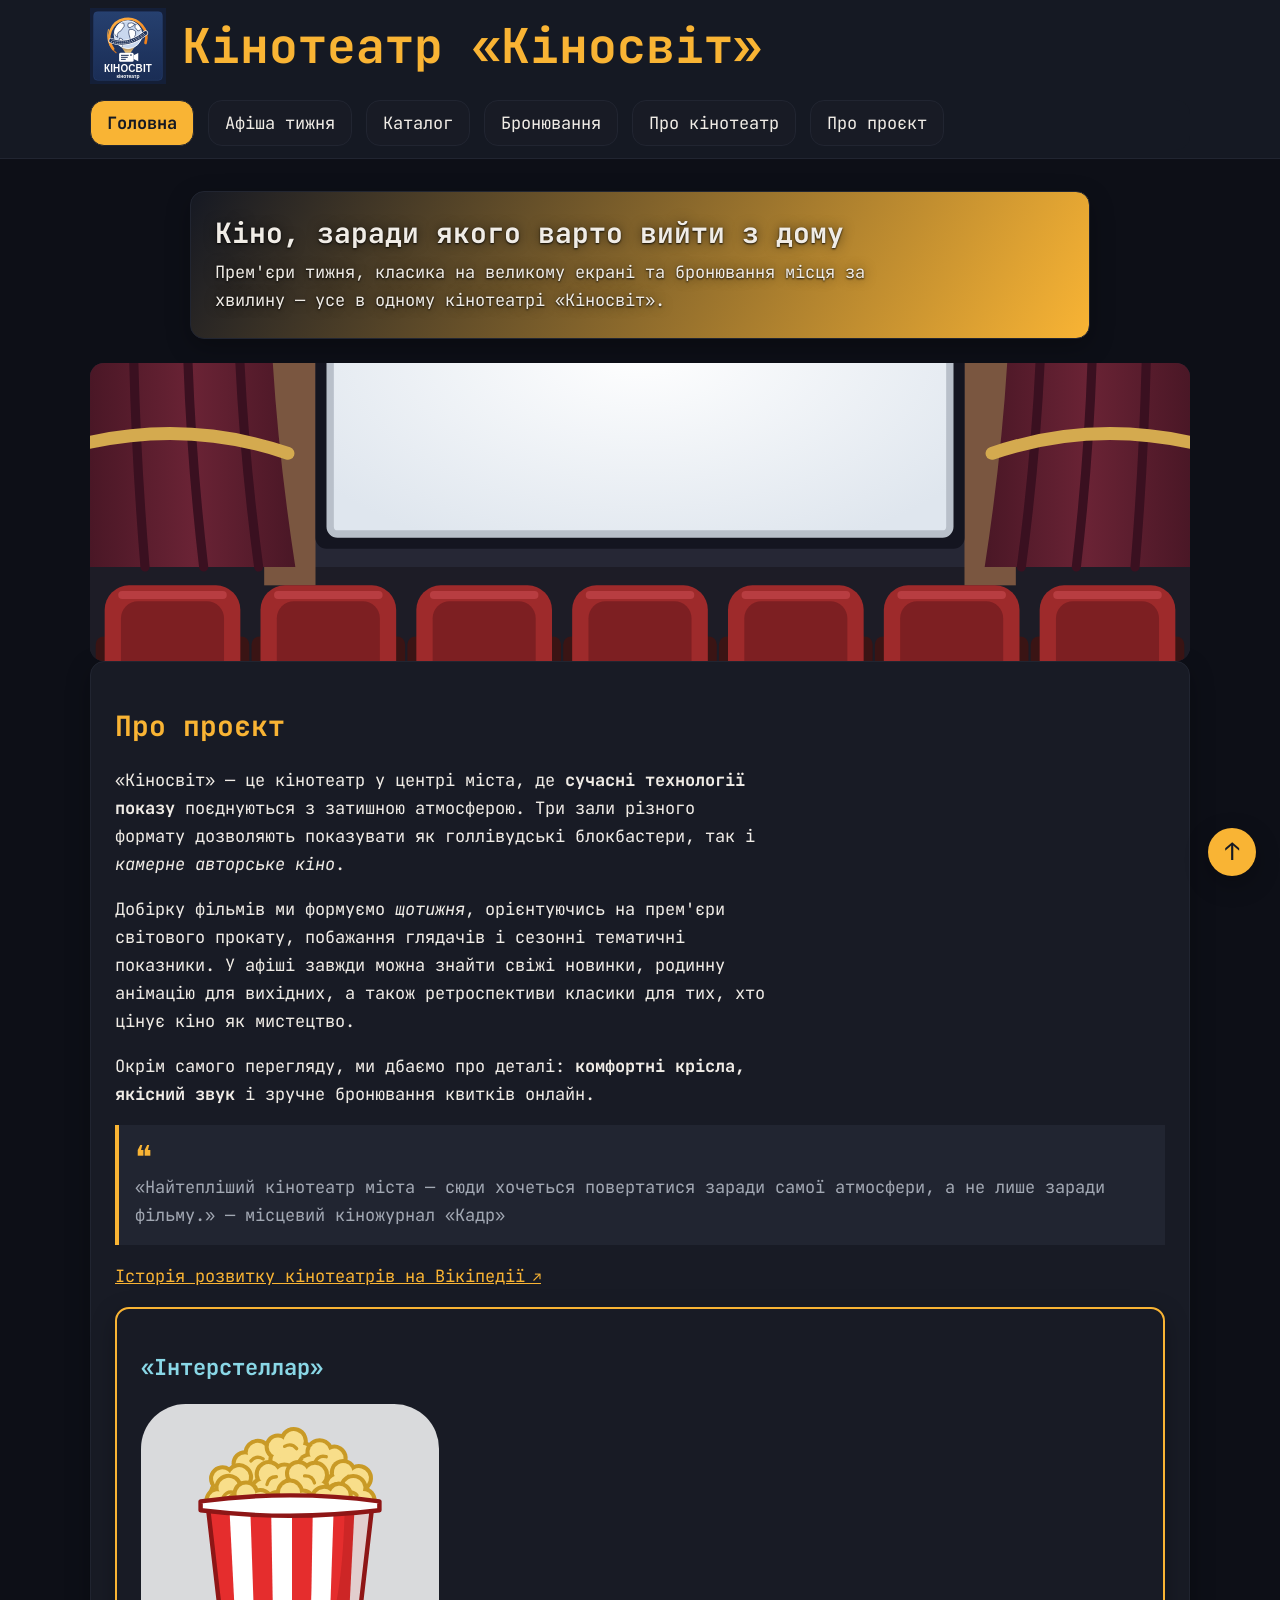
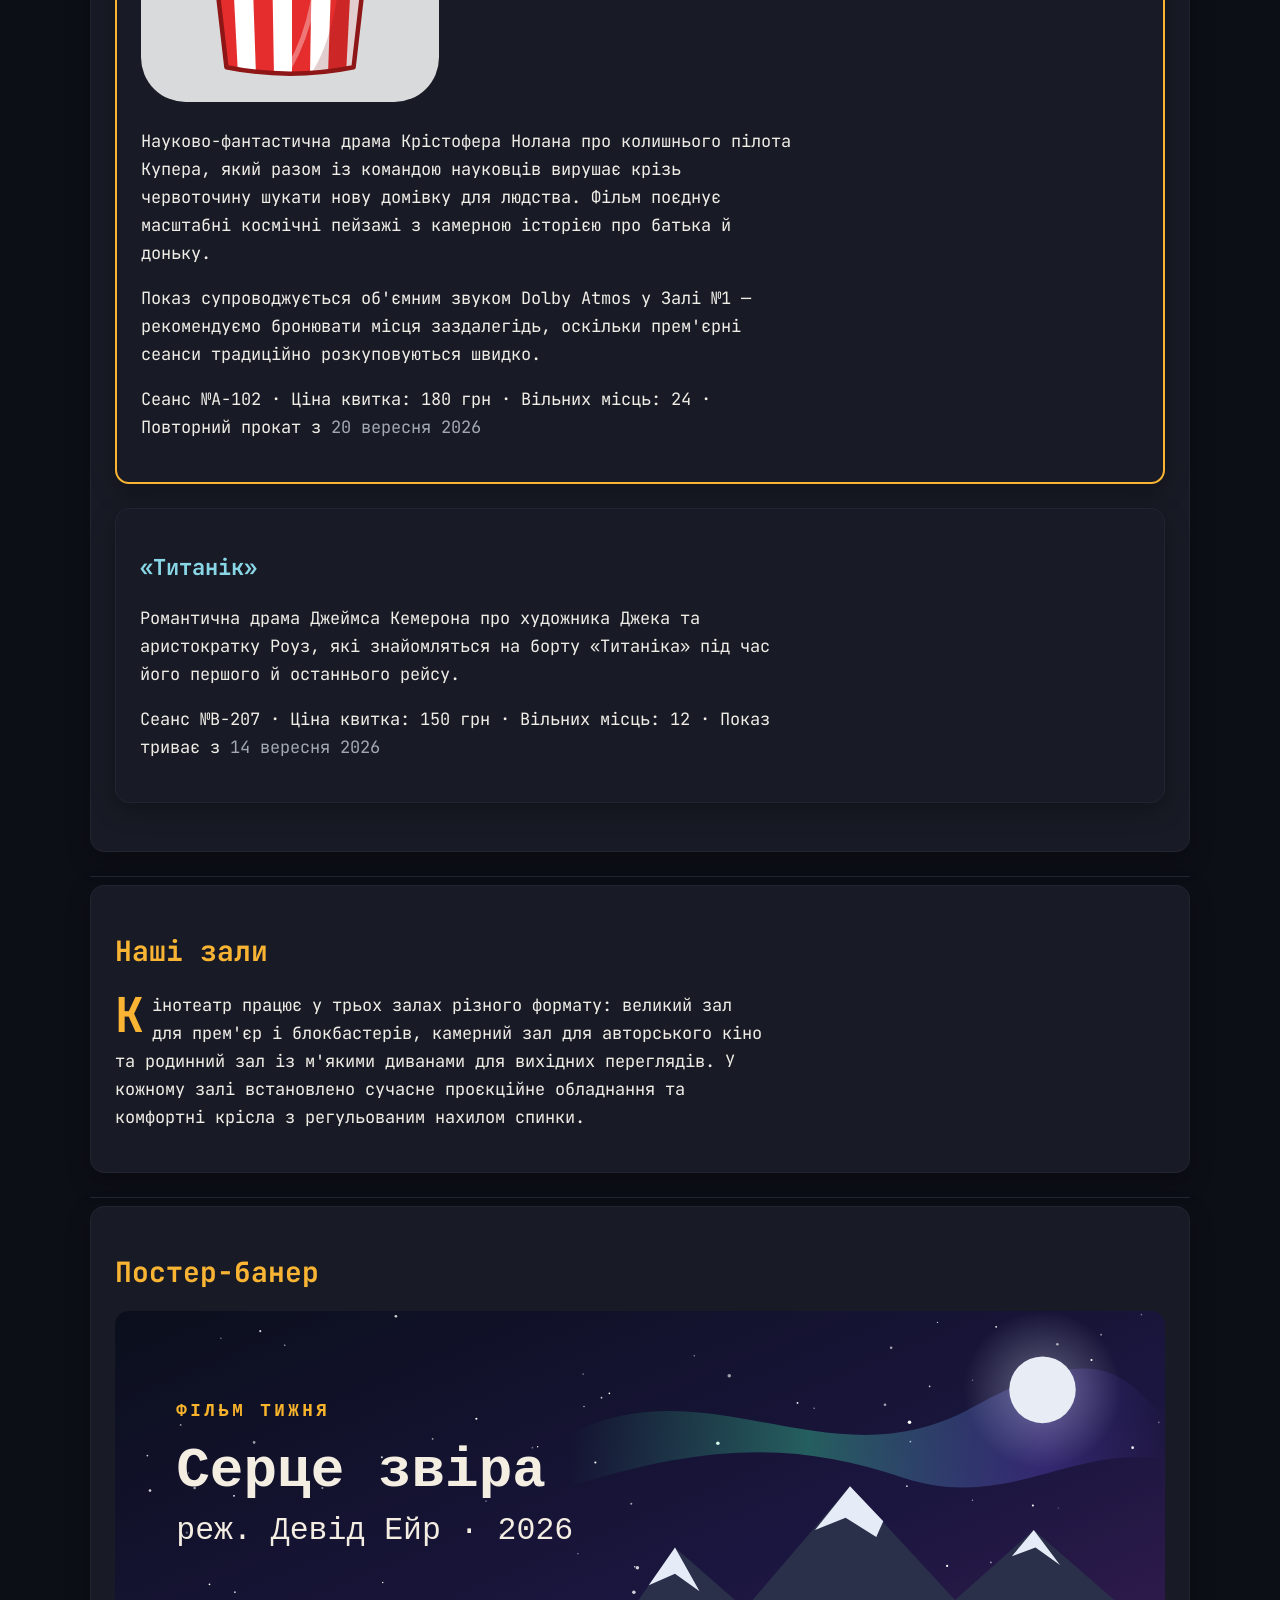
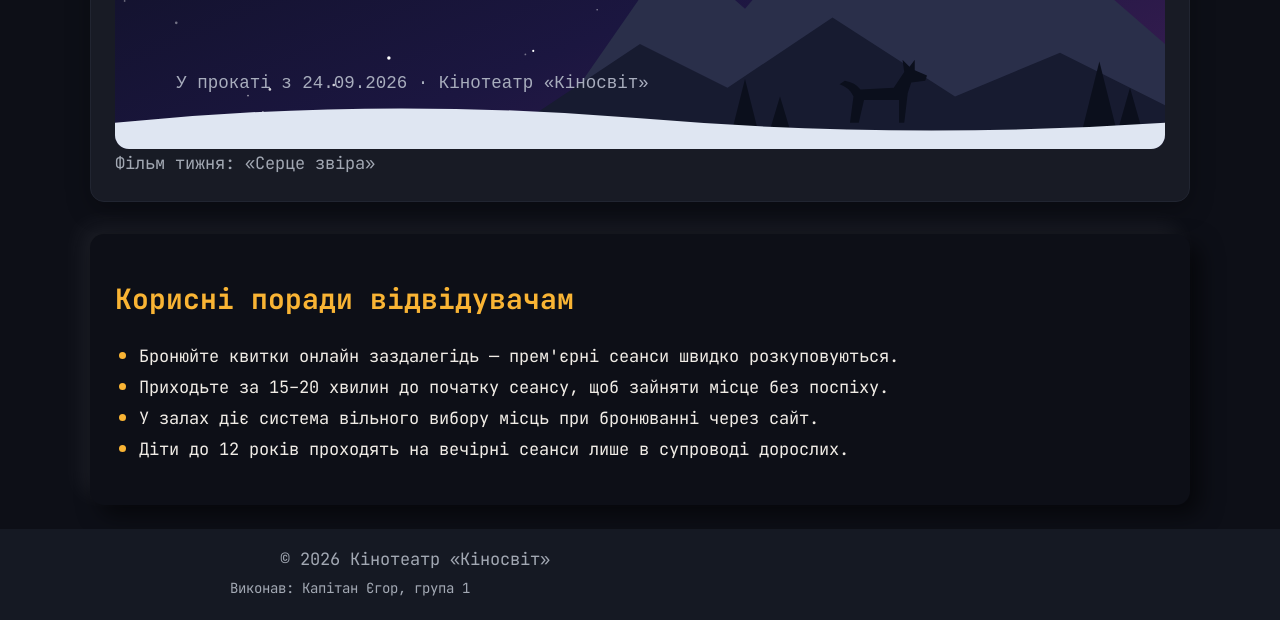
==== index.html @ 165bf743 "Бонусні завдання і виправлення помилок" ====
<!DOCTYPE html>
<html lang="uk">
  <head>
    <meta charset="UTF-8" />
    <meta name="viewport" content="width=device-width, initial-scale=1.0" />
    <link rel="stylesheet" href="css/styles.css" />
    <title>Кіносвіт — кінотеатр</title>
    <link rel="icon" href="images/favicon.svg" type="image/svg+xml" />
  </head>
  <body>
    <header id="top">
      <img src="images/logo.svg" alt="Логотип кінотеатру «Кіносвіт»" width="120" height="120" />
      <h1>Кінотеатр «Кіносвіт»</h1>
      <nav aria-label="Головне меню">
        <ul>
          <li><a href="index.html" class="current">Головна</a></li>
          <li><a href="index.html#poster-banner">Афіша тижня</a></li>
          <li><a href="catalog.html">Каталог</a></li>
          <li><a href="form.html">Бронювання</a></li>
          <li><a href="index.html#concept">Про кінотеатр</a></li>
          <li><a href="about.html">Про проєкт</a></li>
        </ul>
      </nav>
    </header>

    <main>
      <section class="banner">
        <h2>Кіно, заради якого варто вийти з дому</h2>
        <p>
          Прем'єри тижня, класика на великому екрані та бронювання місця за
          хвилину — усе в одному кінотеатрі «Кіносвіт».
        </p>
      </section>

      <img
        src="images/cinema-hall.svg"
        alt="Зала кінотеатру «Кіносвіт» з великим світним екраном і рядами червоних крісел"
        width="298"
        height="298"
      />

      <section id="concept">
        <h2>Про проєкт</h2>
        <p>
          «Кіносвіт» — це кінотеатр у центрі міста, де <strong>сучасні технології
          показу</strong> поєднуються з затишною атмосферою. Три зали різного
          формату дозволяють показувати як голлівудські блокбастери, так і
          <em>камерне авторське кіно</em>.
        </p>
        <p>
          Добірку фільмів ми формуємо <em>щотижня</em>, орієнтуючись на
          прем'єри світового прокату, побажання глядачів і сезонні тематичні
          показники. У афіші завжди можна знайти свіжі новинки, родинну
          анімацію для вихідних, а також ретроспективи класики для тих, хто
          цінує кіно як мистецтво.
        </p>
        <p>
          Окрім самого перегляду, ми дбаємо про деталі: <strong>комфортні
          крісла, якісний звук</strong> і зручне бронювання квитків онлайн.
        </p>

        <blockquote>
          «Найтепліший кінотеатр міста — сюди хочеться повертатися заради
          самої атмосфери, а не лише заради фільму.» — місцевий кіножурнал
          «Кадр»
        </blockquote>

        <p>
          <a
            href="https://uk.wikipedia.org/wiki/Кінотеатр"
            target="_blank"
            rel="noopener noreferrer"
            >Історія розвитку кінотеатрів на Вікіпедії</a
          >
        </p>

        <article>
          <header>
            <h3>«Інтерстеллар»</h3>
          </header>
          <img
            src="images/popcorn-bucket.svg"
            alt="Смугастий паперовий стаканчик попкорну — традиційна закуска перед переглядом фільму"
            width="298"
            height="298"
            loading="lazy"
          />
          <p>
            Науково-фантастична драма Крістофера Нолана про колишнього пілота
            Купера, який разом із командою науковців вирушає крізь червоточину
            шукати нову домівку для людства. Фільм поєднує масштабні космічні
            пейзажі з камерною історією про батька й доньку.
          </p>
          <p>
            Показ супроводжується об'ємним звуком Dolby Atmos у Залі №1 —
            рекомендуємо бронювати місця заздалегідь, оскільки прем'єрні
            сеанси традиційно розкуповуються швидко.
          </p>
          <footer>
            <p>
              Сеанс №A-102 · Ціна квитка: 180 грн · Вільних місць: 24 ·
              Повторний прокат з <time datetime="2026-09-20">20 вересня 2026</time>
            </p>
          </footer>
        </article>

        <article>
          <header>
            <h3>«Титанік»</h3>
          </header>
          <p>
            Романтична драма Джеймса Кемерона про художника Джека та
            аристократку Роуз, які знайомляться на борту «Титаніка» під час
            його першого й останнього рейсу.
          </p>
          <footer>
            <p>
              Сеанс №B-207 · Ціна квитка: 150 грн · Вільних місць: 12 ·
              Показ триває з <time datetime="2026-09-14">14 вересня 2026</time>
            </p>
          </footer>
        </article>
      </section>

      <hr />

      <section id="halls">
        <h2>Наші зали</h2>
        <p>
          Кінотеатр працює у трьох залах різного формату: великий зал для
          прем'єр і блокбастерів, камерний зал для авторського кіно та
          родинний зал із м'якими диванами для вихідних переглядів. У
          кожному залі встановлено сучасне проєкційне обладнання та
          комфортні крісла з регульованим нахилом спинки.
        </p>
      </section>

      <hr />

      <section id="poster-banner">
        <h2>Постер-банер</h2>
        <figure>
          <img
            src="images/poster-banner.svg"
            alt="Постер фільму «Серце звіра»: нічні засніжені гори Аляски, північне сяйво, місяць і силует німецької вівчарки"
            width="1200"
            height="500"
            loading="lazy"
          />
          <figcaption>Фільм тижня: «Серце звіра»</figcaption>
        </figure>
      </section>
    </main>

    <aside>
      <h2>Корисні поради відвідувачам</h2>
      <ul>
        <li>Бронюйте квитки онлайн заздалегідь — прем'єрні сеанси швидко розкуповуються.</li>
        <li>Приходьте за 15–20 хвилин до початку сеансу, щоб зайняти місце без поспіху.</li>
        <li>У залах діє система вільного вибору місць при бронюванні через сайт.</li>
        <li>Діти до 12 років проходять на вечірні сеанси лише в супроводі дорослих.</li>
      </ul>
    </aside>

    <footer>
      <p>&copy; 2026 Кінотеатр «Кіносвіт»</p>
      <p>Виконав: Капітан Єгор, група 1</p>
    </footer>

    <a class="to-top" href="#top" aria-label="Нагору">↑</a>
  </body>
</html>
---- css/styles.css ----
@import url('https://fonts.googleapis.com/css2?family=JetBrains+Mono:wght@400;700&subset=cyrillic&display=swap');

/*
 * Проєкт:   Кінотеатр «Кіносвіт»
 * Варіант:  4
 * Автор:    Капітан Єгор, група 1
 * Дата:     03.10.2026
 */

/* ===== Глобальна нормалізація коробок =====
   За замовчуванням (content-box) width — це ширина лише вмісту, а padding і border
   додаються зверху. Тому блок із width: 50%, padding: 1rem і рамкою 1px насправді
   займає 50% + 2rem + 2px, і дві такі колонки разом виходять ширшими за 100% —
   друга переноситься на новий рядок.
   З border-box width — це вся видима ширина блока разом із padding і border:
   відступи «з'їдають» місце всередині, а не розсувають коробку назовні,
   тож дві колонки по 50% з будь-якими внутрішніми відступами стають рівно в рядок.
   *::before і *::after додано, бо псевдоелементи не успадковують box-sizing від *. */
*,
*::before,
*::after {
  box-sizing: border-box;
}

:root {
  --color-brand: hsl(225 24% 11%);
  --color-accent: hsl(39 94% 59%);
  --color-bg: hsl(225 28% 7%);
  --color-surface: hsl(225 22% 12%);
  --color-surface-raised: hsl(225 19% 16%);
  --color-text: hsl(38 25% 92%);
  --color-muted: hsl(220 10% 67%);
  --color-rating: hsl(42 100% 63%);
  --color-duration: hsl(190 65% 72%);
  --color-visited: hsl(30 60% 68%);
  --color-active: hsl(39 94% 45%);
  --color-error: hsl(0 85% 65%);
  --color-error-bg: hsl(0 45% 18%);
  --color-success: hsl(140 55% 55%);
  --color-success-bg: hsl(140 35% 15%);
  /* Розміри: шкала відступів і ширини — щоб у відступах не було «магічних чисел» */
  --space-xs: 0.25rem;
  --space-sm: 0.5rem;
  --space-md: 1rem;
  --space-lg: 1.5rem;
  --space-xl: 2rem;
  --radius: 14px;
  --container-width: 1100px;
  --card-width: 240px;
  --shadow: 0 8px 24px rgb(0 0 0 / 28%);
  --neu-dark: rgb(0 0 0 / 55%);
  --neu-light: rgb(255 255 255 / 6%);
  --banner-text-shadow: 0 1px 2px rgb(0 0 0 / 85%), 0 0 12px rgb(0 0 0 / 55%);
  /* Одна гарнітура на весь сайт (2 накреслення: 400 і 700) + системний моноширинний fallback. */
  --font-body: "JetBrains Mono", "SFMono-Regular", Consolas, "Liberation Mono", "Courier New", monospace;
}

/* ===== Бонус 1. Світла тема — другий набір тих самих змінних =====
   Сайт за замовчуванням темний, тому другою темою зроблено світлу.
   Щоб увімкнути: <body class="light-theme">. */
body.light-theme {
  --color-brand: hsl(40 30% 90%);
  --color-accent: hsl(28 90% 42%);
  --color-bg: hsl(40 33% 96%);
  --color-surface: hsl(40 40% 99%);
  --color-surface-raised: hsl(40 22% 91%);
  --color-text: hsl(225 30% 14%);
  --color-muted: hsl(222 10% 40%);
  --color-rating: hsl(35 90% 38%);
  --color-duration: hsl(195 75% 30%);
  --color-visited: hsl(22 55% 38%);
  --color-active: hsl(28 90% 30%);
  --color-error: hsl(0 70% 45%);
  --color-error-bg: hsl(0 85% 95%);
  --color-success: hsl(140 55% 30%);
  --color-success-bg: hsl(140 50% 93%);
  --shadow: 0 6px 18px rgb(0 0 0 / 10%);
  --neu-dark: rgb(0 0 0 / 14%);
  --neu-light: rgb(255 255 255 / 95%);
  --banner-text-shadow: 0 1px 2px rgb(255 255 255 / 80%);
}

html {
  scroll-behavior: smooth;
  /* Шапка липка, тож при переході за якорем (#poster-banner, #goal…) браузер
     прокручує секцію до самого верху — під шапку. scroll-padding-top залишає
     зверху місце на висоту шапки (≈160px), і заголовок секції видно повністю. */
  scroll-padding-top: 11rem;
}

body {
  min-height: 100vh;
  margin: 0;
  background: var(--color-bg);
  color: var(--color-text);
  font-family: var(--font-body);
  font-size: 106.25%; /* 17px при стандартних 16px браузера */
  line-height: 1.65;
}

p {
  max-width: 65ch;
}

/* ===== Наскрізна шапка й горизонтальне меню (пункт 5) ===== */

/* 5.5 Шапка й підвал однакові на всіх сторінках: спільний фон і відступи */
body > header,
body > footer {
  padding: var(--space-md) max(var(--space-md), calc((100% - var(--container-width)) / 2));
  background: var(--color-brand);
}

/* ===== Липка шапка (LR5) =====
   Селектор body > header, а не просто header: інакше липкими стали б і заголовки
   <header> усередині карток фільмів на головній.
   Фон --color-brand непрозорий, тож прокручений вміст не просвічує крізь шапку.
   Вертикальні відступи — var(--space-sm), горизонтальні вирівнюють вміст шапки
   по ширині основного контейнера, як і раніше. */
body > header {
  position: sticky;
  top: 0;
  /* z-index працює лише для позиціонованих елементів (position ≠ static), тому
     шапці потрібні обидва: position: sticky створює їй власний шар, а z-index: 10
     піднімає цей шар над картками з position: relative, які інакше, ідучи в коді
     пізніше, малювалися б поверх шапки під час прокручування. */
  z-index: 10;
  padding-block: var(--space-sm);
  /* Шапка — ціль посилань #top («нагору»). Липка шапка завжди видна вгорі вікна,
     тож браузер вважав, що до неї вже «доїхали», і майже не прокручував.
     Великий scroll-margin-top змушує прокрутити на стільки вище за шапку,
     що сторінка просто впирається у свій початок. */
  scroll-margin-top: 1000vh;
}

body > header {
  display: flex;
  flex-wrap: wrap;
  align-items: center;
  gap: var(--space-md);
  border-bottom: 1px solid var(--color-surface-raised);
}

body > header > img {
  width: 76px;
  height: 76px;
  object-fit: contain;
}

h1,
h2,
h3 {
  color: var(--color-accent);
  font-weight: 700;
  line-height: 1.2;
}

h1 {
  font-size: 2.25rem;
}

h2 {
  font-size: 1.75rem;
}

h3 {
  font-size: 1.375rem;
}

body > header h1 {
  margin: 0;
}

body > header nav {
  width: 100%;
}

/* 5.2 Список <ul> → горизонтальне меню: без маркерів і лівого відступу.
   5.3 Фон меню кольором --color-brand */
body > header nav ul {
  margin: 0;
  padding: 0;
  border-radius: var(--radius);
  background: var(--color-brand);
  list-style: none;
}

/* 5.2 Пункти меню стають в один рядок, з невеликим проміжком між «плитками» */
body > header nav li {
  display: inline-block;
  margin: 0 var(--space-xs) var(--space-xs) 0;
}

/* 5.2 inline-block + padding: клікабельна вся область пункту, а не лише текст.
   :any-link — щоб це правило не перебивалося загальними a:link / a:visited нижче */
body > header nav a:any-link {
  display: inline-block;
  padding: var(--space-sm) var(--space-md);
  /* «Плитка»: власний фон і рамка, щоб пункт було видно як кнопку, а не голий текст */
  border: 1px solid var(--color-surface-raised);
  border-radius: var(--radius);
  background: var(--color-surface);
  color: var(--color-text);
  text-decoration: none;
}

/* 5.3 Зміна фону пункту при наведенні (і при фокусі з клавіатури) */
body > header nav a:hover,
body > header nav a:focus-visible {
  background: var(--color-surface-raised);
  color: var(--color-accent);
}

/* 5.4 Поточна сторінка: клас current переїжджає між сторінками, вигляд — контрастний */
body > header nav a.current {
  background: var(--color-accent);
  color: var(--color-brand);
  font-weight: 700;
}

main,
body > aside {
  width: min(var(--container-width), calc(100% - 2 * var(--space-md)));
  /* Вертикальні відступи — тільки знизу; відступ від шапки дає padding, а не margin */
  margin: 0 auto var(--space-xl);
  padding-top: var(--space-xl);
}

main > img {
  display: block;
  width: 100%;
  max-height: 420px;
  border-radius: var(--radius);
  object-fit: cover;
}

section,
article,
body > aside,
form,
#contents {
  margin-block: 0 var(--space-lg);
  padding: var(--space-lg);
  border: 1px solid var(--color-surface-raised);
  border-radius: var(--radius);
  background: var(--color-surface);
  /* Якщо --shadow не оголошено, браузер використає тінь із запасного значення. */
  box-shadow: var(--shadow, 0 2px 8px rgb(0 0 0 / 10%));
}

article > header {
  padding: 0;
  background: transparent;
}

article img,
figure img {
  max-width: 100%;
  height: auto;
  border-radius: var(--radius);
}

#poster-banner figure {
  margin: 0;
}

#poster-banner img {
  display: block;
  width: 100%;
}

blockquote {
  margin-inline: 0;
  padding: var(--space-md);
  border-left: 4px solid var(--color-accent);
  background: var(--color-surface-raised);
  color: var(--color-muted);
}

hr {
  border: 0;
  border-top: 1px solid var(--color-surface-raised);
}

/* ===================================================================
   Обов'язковий набір селекторів (пункт 8)
   =================================================================== */

/* --- 8.5 Стани посилань у порядку LVHFA (:link → :visited → :hover → :focus-visible → :active) ---
   Порядок критичний, бо всі п'ять правил мають однакову специфічність і перемагає нижче
   записане, тож у іншому порядку, наприклад, :visited перекрив би :hover. */
a:link {
  color: var(--color-accent);
}

a:visited {
  color: var(--color-visited);
}

a:hover {
  color: var(--color-text);
}

a:focus-visible {
  color: var(--color-text);
  outline: 2px solid var(--color-accent);
  outline-offset: 3px;
}

a:active {
  color: var(--color-active);
}

/* --- 8.4 Атрибутний селектор + 8.2 псевдоелемент ::after ---
   a[href^="http"] — посилання, адреса яких починається з http, тобто зовнішні
   (на Вікіпедію на головній). Після них додаємо декоративну стрілку. */
a[href^="http"]::after {
  content: " ↗";
  font-size: 0.85rem;
}

/* --- 8.1 Псевдокласи (нові, яких не було в пунктах 5–7) --- */

/* :first-child — перший крок у списку «Як забронювати квиток» (catalog.html).
   У секції два списки <ol> (кроки 1–5 і 6–7), тому беремо лише перший із них
   (:first-of-type) — інакше підсвітився б і крок 6 */
#booking-steps ol:first-of-type > li:first-child {
  color: var(--color-accent);
  font-weight: 700;
}

/* :last-child — останній абзац у підвалі («Виконав: …») дрібнішим шрифтом */
body > footer p:last-child {
  font-size: 0.875rem;
}

/* :checked — підпис обраного залу та обраних додаткових послуг (form.html) */
label:has(> input:checked) {
  color: var(--color-accent);
}

/* :target — секція about.html, до якої перейшли зі змісту (#goal, #tech, …) */
section:target {
  border-color: var(--color-accent);
}

/* --- 8.2 Псевдоелементи --- */

/* ::before — декоративні лапки перед цитатою на головній */
blockquote::before {
  content: "❝";
  display: block;
  color: var(--color-accent);
  font-size: 2rem;
  line-height: 1;
}

/* ::marker — номери кроків бронювання кольором акценту */
#booking-steps li::marker {
  color: var(--color-accent);
  font-weight: 700;
}

/* ::first-letter — велика перша літера абзацу в секції «Наші зали» (index.html).
   Не перший абзац «Про проєкт»: він починається з «, а лапка теж входить у ::first-letter */
#halls > p::first-letter {
  float: left;
  margin-right: var(--space-sm);
  color: var(--color-accent);
  font-size: 3rem;
  font-weight: 700;
  line-height: 1;
}

/* --- 8.3 Комбінатори --- */

/* > (дитина): стиль отримують лише <ul>, які є прямими дітьми <aside>
   на головній (список порад), а не вкладені глибше списки */
body > aside > ul {
  padding-left: var(--space-lg);
}

/* + (наступний сусід): абзац, що стоїть одразу після заголовка <h2>, —
   прибираємо йому верхній відступ, щоб текст був ближче до заголовка */
h2 + p {
  margin-top: 0;
}

/* ~ (усі наступні сусіди): усі абзаци, що йдуть після першого списку <ol>
   у секції «Як забронювати квиток» (пояснення між двома списками) */
#booking-steps ol ~ p {
  color: var(--color-muted);
}

/* ===== Таблиця каталогу (LR2) — лише селектори за структурою, без класів ===== */

table {
  width: 100%;
  /* collapse: сусідні комірки ділять одну спільну лінію, інакше рамки подвоюються */
  border-collapse: collapse;
  overflow: hidden;
  border-radius: var(--radius);
  background: var(--color-surface-raised);
}

caption {
  padding: 0 0 var(--space-sm);
  color: var(--color-text);
  font-weight: 700;
  text-align: left;
}

th,
td {
  padding: var(--space-sm) var(--space-md);
  border: 1px solid color-mix(in srgb, var(--color-muted) 25%, transparent);
  text-align: left;
}

th {
  color: var(--color-accent);
  font-size: 0.875rem;
  text-transform: uppercase;
  letter-spacing: 0.08em;
}

/* Контрастна шапка */
thead th {
  background: var(--color-brand);
}

/* Числові колонки «Рік» і «Тривалість» праворуч.
   У кожному рядку tbody: 1 — th з назвою, 2 — жанр, 3 — рік, 4 — тривалість
   (комірки з rowspan стоять у кінці рядка, тож порядок не зсувається).
   У другому рядку шапки «Рік» і «Тривалість» — перші дві комірки. */
tbody td:nth-child(3),
tbody td:nth-child(4),
thead tr:nth-child(2) th:nth-child(-n + 2) {
  text-align: right;
}

/* Зебра: even — це те саме, що 2n.
   n пробігає 0, 1, 2, 3, … → 2n дає 0, 2, 4, 6, …
   Рядка з номером 0 немає, тому фон отримують 2-й, 4-й, 6-й, … рядки tbody,
   а непарні (1-й, 3-й, …) лишаються з фоном таблиці --color-surface-raised. */
tbody tr:nth-child(even) {
  background: var(--color-surface);
}

/* Об'єднані комірки (режисер, кінокомпанія) охоплюють кілька рядків,
   тому даємо їм власний фон, щоб зебра не «розрізала» їх навпіл */
tbody td[rowspan] {
  background: var(--color-surface-raised);
}

/* Підсвітка рядка під курсором.
   Об'єднана комірка (rowspan) належить лише першому рядку, який вона охоплює,
   тому підсвічуємо її окремо: якщо курсор на рядку, що стоїть на k рядків нижче,
   а сама комірка охоплює більше ніж k рядків (:not відкидає коротші rowspan). */
tbody tr:hover,
tbody tr:hover > td[rowspan],
tbody tr:has(+ tr:hover) > td[rowspan],
tbody tr:has(+ tr + tr:hover) > td[rowspan]:not([rowspan="2"]),
tbody tr:has(+ tr + tr + tr:hover) > td[rowspan]:not([rowspan="2"], [rowspan="3"]),
tbody tr:has(+ tr + tr + tr + tr:hover) > td[rowspan]:not([rowspan="2"], [rowspan="3"], [rowspan="4"]),
tbody tr:has(+ tr + tr + tr + tr + tr:hover) > td[rowspan]:not([rowspan="2"], [rowspan="3"], [rowspan="4"], [rowspan="5"]),
tbody tr:has(+ tr + tr + tr + tr + tr + tr:hover) > td[rowspan]:not([rowspan="2"], [rowspan="3"], [rowspan="4"], [rowspan="5"], [rowspan="6"]),
tbody tr:has(+ tr + tr + tr + tr + tr + tr + tr:hover) > td[rowspan]:not([rowspan="2"], [rowspan="3"], [rowspan="4"], [rowspan="5"], [rowspan="6"], [rowspan="7"]) {
  background: color-mix(in srgb, var(--color-accent) 18%, var(--color-surface));
}

.rating {
  color: var(--color-rating);
  font-weight: 700;
  white-space: nowrap;
}

/* Тривалість — 4-та комірка рядка tbody (без класу в розмітці) */
tbody td:nth-child(4) {
  color: var(--color-duration);
  font-variant-numeric: tabular-nums;
  white-space: nowrap;
}

time,
small,
figcaption {
  color: var(--color-muted);
}

details {
  margin-block: 0 var(--space-sm);
  padding: var(--space-md);
  border-radius: var(--radius);
  background: var(--color-surface-raised);
}

summary,
dt,
legend {
  color: var(--color-accent);
  font-weight: 700;
}

dd {
  margin-bottom: var(--space-sm);
}

/* ===== Форма бронювання (LR3) ===== */

/* Бонус 4. Вкладеність (nesting): legend описано всередині fieldset,
   а варіант підпису для прапорців — усередині label через & */
fieldset {
  margin-block: 0 var(--space-md);
  padding: var(--space-md) var(--space-lg) var(--space-lg);
  border: 1px solid var(--color-surface-raised);
  border-radius: var(--radius);

  & legend {
    padding-inline: var(--space-sm);
    font-size: 1.1rem;
  }
}

label {
  color: var(--color-text);
  font-weight: 700;
  cursor: pointer;

  /* Підписи до прапорців і перемикачів — звичайним шрифтом */
  &:has(> input[type="checkbox"]),
  &:has(> input[type="radio"]) {
    font-weight: 400;
  }
}

/* Обов'язкові поля: зірочка після підпису через ::after, без тексту в розмітці.
   1) підпис, після якого (через <br>) іде обов'язкове поле;
   2) підпис, всередині якого лежить обов'язковий прапорець (згода). */
label:has(+ br + :is(input, select, textarea)[required])::after,
label:has(> input[required])::after {
  content: " *";
  color: var(--color-error);
}

input,
select,
textarea,
button {
  max-width: 100%;
  padding: var(--space-sm) var(--space-md);
  border: 1px solid var(--color-muted);
  border-radius: calc(var(--radius) / 2);
  background: var(--color-surface-raised);
  color: var(--color-text);
  font: inherit;
}

/* Усі текстові поля, списки й textarea однакової ширини */
input:not([type="checkbox"], [type="radio"]),
select,
textarea {
  width: 100%;
}

textarea {
  resize: vertical;
}

input[type="checkbox"],
input[type="radio"] {
  accent-color: var(--color-accent);
}

/* Стан полів під час введення.
   Чому :focus:invalid, а не просто :invalid?
   :invalid спрацьовує одразу після завантаження: порожнє поле з required
   вже вважається невалідним. Якщо прибрати :focus, уся форма була б червоною
   ще до того, як користувач щось ввів, — це лякає й нічого не підказує.
   З :focus колір з'являється лише в тому полі, де зараз курсор,
   і змінюється просто під час друку: червоний — поки значення не підходить,
   зелений — коли воно стало правильним.
   Зелений не вмикається для порожнього поля з підказкою (:placeholder-shown):
   необов'язкове порожнє поле завжди «валідне» і інакше ставало б зеленим від самого кліку. */
input:focus:invalid,
select:focus:invalid,
textarea:focus:invalid {
  border-color: var(--color-error);
  outline-color: var(--color-error);
  background: var(--color-error-bg);
}

input:focus:valid:not(:placeholder-shown),
select:focus:valid,
textarea:focus:valid:not(:placeholder-shown) {
  border-color: var(--color-success);
  outline-color: var(--color-success);
  background: var(--color-success-bg);
}

/* Кнопки: розрізняємо за атрибутом type, без класів */
button,
a.button {
  cursor: pointer;
  font-weight: 700;
}

/* Акцентна — відправити */
button[type="submit"],
a.button {
  border-color: var(--color-accent);
  background: var(--color-accent);
  color: var(--color-brand);
}

button[type="submit"]:hover,
a.button:hover,
a.button:focus-visible {
  background: var(--color-text);
  color: var(--color-brand);
}

/* Нейтральна — скинути */
button[type="reset"] {
  border-color: var(--color-muted);
  background: transparent;
  color: var(--color-muted);
}

button[type="reset"]:hover {
  border-color: var(--color-text);
  color: var(--color-text);
}

/* Посилання, оформлене як кнопка */
a.button {
  display: inline-block;
  padding: var(--space-sm) var(--space-md);
  border: 1px solid var(--color-accent);
  border-radius: calc(var(--radius) / 2);
  text-decoration: none;
}

:focus-visible {
  outline: 2px solid var(--color-accent);
  outline-offset: 3px;
}

/* 5.5 Підвал — однаковий на всіх сторінках */
body > footer {
  margin-top: auto;
  color: var(--color-muted);
  text-align: center;
}

body > footer p {
  margin: 0 0 var(--space-xs);
}

/* ===================================================================
   Демонстрація специфічності (пункт 9)
   =================================================================== */
/* Елемент: заголовок картки фільму на головній —
   <section id="concept"> → <article> → <header> → <h3>«Інтерстеллар»</h3>.

   Претенденти на колір заголовка картки:

   h3                        → (0,0,1)  0 id, 0 класів/псевдокласів, 1 тег (h3)
   article:first-of-type h3  → (0,1,2)  0 id, 1 псевдоклас (:first-of-type), 2 теги (article, h3)
   #concept h3               → (1,0,1)  1 id (#concept), 0 класів, 1 тег (h3)  ← перемагає

   Порівнюємо трійки зліва направо, як номер версії:
   у #concept h3 одиниця в першій колонці (id), а в інших двох там 0,
   тому кількість класів і тегів далі вже не має значення.
   Скільки б класів чи псевдокласів я не додав, вони не наздоженуть один id —
   саме тому id для стилів не використовують: перебити таке правило потім дуже важко.
*/
/* h3                       { color: var(--color-accent); } */
/* article:first-of-type h3 { color: var(--color-muted); } */
#concept h3                 { color: var(--color-duration); }

/* Inline-стиль у розмітці переміг би всі три правила:
   <h3 style="color: hotpink;">«Інтерстеллар»</h3>
   Атрибут style має вищий рівень, ніж будь-який селектор (його специфічність
   записують як (1,0,0,0) — окрема колонка перед id), тож навіть #concept h3 програє.
   Це поганий спосіб виграти: стиль змішується з розміткою, його не можна
   перевикористати чи змінити з styles.css (лише через позначку important), і щоб змінити колір,
   доведеться правити кожну сторінку окремо. */

/* ===== Градієнтний банер на головній (LR5) ===== */
.banner {
  /* Не ширше 900px на широкому екрані й по центру */
  width: min(100%, 900px);
  margin: 0 auto;
  margin-bottom: var(--space-lg);
  padding: var(--space-lg);
  border-radius: var(--radius);
  /* Читабельність на всій довжині градієнта: темний текст (--color-bg) зливався
     з темним початком (--color-brand), а помаранчевий заголовок — з помаранчевим кінцем.
     Тому текст світлий, а темна тінь не дає світлим літерам розчинитися
     на яскравому кінці градієнта. */
  color: var(--color-text);
  text-shadow: var(--banner-text-shadow);
  background-image: linear-gradient(120deg, var(--color-brand), var(--color-accent));
}

/* Заголовок банера бере колір банера, а не загальний помаранчевий колір h2 */
.banner h2 {
  margin: 0 0 var(--space-sm);
  color: inherit;
}

.banner p {
  margin: 0;
}

/* ===== Картки каталогу ===== */

/* Контейнер карток. Поки що без Flexbox і Grid: картки — це inline-block,
   тож стають у рядок, як слова в тексті, і переносяться, коли місце закінчується. */
.cards {
  /* Відступ від заголовка «Каталог» — через padding: вертикальні margin у роботі лише знизу */
  padding-top: var(--space-sm);
}

.card {
  display: inline-block;
  vertical-align: top;
  width: var(--card-width);
  margin: 0 var(--space-md) var(--space-lg) 0;
  /* Відступи лише в .card__body: зображення має йти від краю до краю,
     тому скидаємо padding, який article отримує від загального правила */
  padding: 0;
  border: 1px solid var(--color-brand);
  border-radius: var(--radius);
  background: var(--color-surface-raised);
  box-shadow: var(--shadow);
  /* overflow: hidden обрізає вміст (передусім зображення) по заокруглених кутах
     border-radius, інакше прямокутні кути картинки вилазили б за межі картки. */
  overflow: hidden;
}

/* Постер у картці: однакова висота для всіх карток, хоч вихідні файли різних пропорцій.
   object-fit: cover заповнює всю рамку 100% × 170px, зберігаючи пропорції, а зайве обрізає;
   object-position: center — обрізається порівну з обох боків, центр картинки лишається видимим. */
.card__img {
  /* img за замовчуванням рядковий (inline) елемент і стоїть на базовій лінії тексту,
     тож під ним лишається кілька зайвих пікселів «під хвостики» літер;
     display: block прибирає цей проміжок, і картинка щільно прилягає до .card__body */
  display: block;
  width: 100%;
  height: 170px;
  /* Скидаємо заокруглення із загального правила для article img:
     кути картки й так обрізає overflow: hidden, а знизу картинка має бути прямою */
  border-radius: 0;
  object-fit: cover;
  object-position: center;
}

/* Експеримент: без position: relative обидва бейджі злетіли у правий верхній кут
   самої сторінки, поверх шапки, і лягли один на одного. Абсолютно позиціонований
   елемент рахує top/right від найближчого предка з position, відмінним від static;
   коли такого предка немає, точкою відліку стає початковий блок (сама сторінка),
   тож бейджі й опинилися в її куті. */
.card {
  position: relative;
}

/* Бейдж «Прем'єра» / «Хіт прокату» — у правому верхньому куті картки, поверх постера.
   position: absolute виймає його з потоку: картка не розтягується, текст не зсувається. */
.card__badge {
  position: absolute;
  top: var(--space-sm);
  right: var(--space-sm);
  padding: var(--space-xs) var(--space-sm);
  background: var(--color-accent);
  color: var(--color-bg);
  font-size: 0.8rem;
  border-radius: 999px;
}

.card__body {
  padding: var(--space-md);
}

/* Назва — рівно один рядок; те, що не вміщається, замінюють три крапки.
   Потрібні всі три властивості разом: nowrap не дає тексту переноситися,
   overflow: hidden ховає те, що вилізло за край, а text-overflow: ellipsis
   малює «…» на місці обрізаного. */
.card__title {
  white-space: nowrap;
  overflow: hidden;
  text-overflow: ellipsis;
  /* Відступ лише знизу: якщо в сусідніх елементів є і нижній, і верхній margin,
     вони схлопуються (діє більший), і реальну відстань важко передбачити.
     Коли margin тільки знизу, відстань між рядками картки — рівно var(--space-sm). */
  margin: 0 0 var(--space-sm);
  line-height: 1.3;
}

.card__meta,
.card__id {
  margin: 0 0 var(--space-sm);
  line-height: 1.5;
}

/* ===================================================================
   Бонусні завдання LR5
   =================================================================== */

/* --- Бонус 1. Фіксована кнопка «нагору» ---
   position: fixed прив'язує кнопку до вікна браузера, а не до сторінки:
   вона стоїть у правому нижньому куті, хоч би як далеко прокрутили.
   z-index вищий, ніж у шапки, щоб на вузькому екрані кнопку ніщо не перекрило. */
.to-top {
  position: fixed;
  right: var(--space-lg);
  bottom: var(--space-lg);
  z-index: 20;
  display: grid;
  place-items: center;
  width: 3rem;
  height: 3rem;
  border-radius: 50%;
  background: var(--color-accent);
  box-shadow: var(--shadow);
  font-size: 1.5rem;
  font-weight: 700;
  text-decoration: none;
}

.to-top:link,
.to-top:visited {
  color: var(--color-brand);
}

.to-top:hover,
.to-top:focus-visible {
  background: var(--color-text);
  color: var(--color-brand);
}

/* --- Бонус 2. «Скляна» картка: три фонові шари через кому ---
   Перший у списку шар лежить найвище: напівпрозорий градієнт («скло»),
   під ним — фото зали, а в самому низу — суцільний колір, який видно,
   поки фото не завантажилося або якщо воно не знайдеться. */
.card--glass {
  background:
    linear-gradient(160deg, rgb(255 255 255 / 28%), rgb(255 255 255 / 4%)),
    url("../images/cinema-hall.svg") center / cover no-repeat,
    var(--color-brand);
}

/* Темна тінь під світлим текстом — щоб його було видно на світлих місцях фото */
.card--glass .card__body {
  text-shadow: var(--banner-text-shadow);
}

.card--glass .card__excerpt {
  color: var(--color-text);
}

/* --- Бонус 3. Плавний розмір заголовка сайту через clamp() ---
   Не менше 1.6rem на телефоні, не більше 3rem на широкому екрані,
   а між ними — 5% ширини вікна. Шапка однакова на всіх сторінках,
   тож і заголовок у ній масштабується однаково, зокрема на головній. */
body > header h1 {
  font-size: clamp(1.6rem, 5vw, 3rem);
}

/* --- Бонус 4. Анотація картки — рівно два рядки ---
   text-overflow: ellipsis працює лише для одного рядка, тому для кількох
   рядків потрібен -webkit-line-clamp разом із display: -webkit-box. */
.card__excerpt {
  display: -webkit-box;
  -webkit-line-clamp: 2;
  -webkit-box-orient: vertical;
  overflow: hidden;
  margin: 0 0 var(--space-sm);
  color: var(--color-muted);
  font-size: 0.875rem;
  line-height: 1.5;
}

/* ===================================================================
   Бонусні завдання 2, 3, 5
   =================================================================== */

/* --- Бонус 2. :has() як «батьківський селектор» ---
   Картка фільму на головній, у якій є ілюстрація (<img>), отримує акцентну рамку.
   Картка без зображення («Титанік») лишається зі звичайною рамкою. */
#concept article:has(img) {
  border: 2px solid var(--color-accent);
}

/* --- Бонус 3. Нюморфічна картка: блок «Корисні поради» на головній ---
   Фон блока = фон сторінки; об'єм дають дві протилежні тіні:
   темна знизу-справа і світла зверху-зліва. На :active тіні стають inset — картка «втискається». */
body > aside {
  border-color: transparent;
  background: var(--color-bg);
  box-shadow:
    10px 10px 22px var(--neu-dark),
    -10px -10px 22px var(--neu-light);
  transition: box-shadow 0.2s;
}

body > aside:active {
  box-shadow:
    inset 8px 8px 18px var(--neu-dark),
    inset -8px -8px 18px var(--neu-light);
}

/* --- Бонус 5. Власні маркери списку на головній через ::marker --- */
body > aside li::marker {
  color: var(--color-accent);
  font-size: 1.25rem;
}

/* Для порівняння — той самий ефект через list-style: none + ::before (не застосовано):
body > aside ul { list-style: none; }
body > aside li::before {
  content: "•";
  display: inline-block;
  width: var(--space-lg);
  margin-left: calc(-1 * var(--space-lg));
  color: var(--color-accent);
  font-size: 1.25rem;
}
*/

@media (max-width: 600px) {
  /* На телефоні шапка з шістьма пунктами меню займає майже пів екрана,
     тому тут вона не липка, а прокручується разом зі сторінкою */
  html {
    scroll-padding-top: var(--space-md);
  }

  body > header {
    position: static;
    justify-content: center;
    text-align: center;
  }

  body > header nav ul {
    text-align: center;
  }

  section,
  article,
  body > aside,
  form,
  #contents {
    padding: var(--space-md);
  }

  table {
    display: block;
    overflow-x: auto;
  }
}

/* ===== Демонстрація: схлопування відступів ===== */

/* Схлопування вертикальних відступів (margin collapse).
   Якщо розкоментувати цей блок, відстань між рядками «рік · режисер» і «Код сеансу»
   у картці буде НЕ 24+16=40px, а 24px: два вертикальні відступи, що стикаються,
   не додаються, а зливаються в один — більший із двох (перевірено в DevTools).
   Горизонтальні відступи так не поводяться, вони завжди додаються.
   Саме тому в цій роботі всі вертикальні відступи задані тільки в один бік — знизу.

   Чому приклад не на самих .card: картки тут — inline-block, а відступи
   рядкових блоків не схлопуються ніколи. Те саме правило для .card дало 56px
   (24 + 16 та ще й висота рядка), а якби картки були звичайними блоками — 24px.

.card__meta { margin-bottom: 24px; }
.card__meta + .card__id { margin-top: 16px; }
*/

/* ===== Демонстрація: контекст накладання (бонус 5) =====
   Якщо розкоментувати це правило, .cards стає окремим контекстом накладання
   (stacking context): transform з будь-яким значенням, навіть scale(1), створює
   його так само, як position разом із z-index. Тоді z-index бейджів і карток
   порівнюються лише між собою всередині .cards, а сам .cards для решти сторінки —
   один шар на рівні z-index: 0. Шапка з z-index: 10 усе одно над ним.
   Тому навіть бейдж із z-index: 9999 не вийде поверх шапки: 9999 діє тільки
   всередині .cards, а назовні «важить» лише 0 самого контейнера.

.cards { transform: scale(1); }
*/
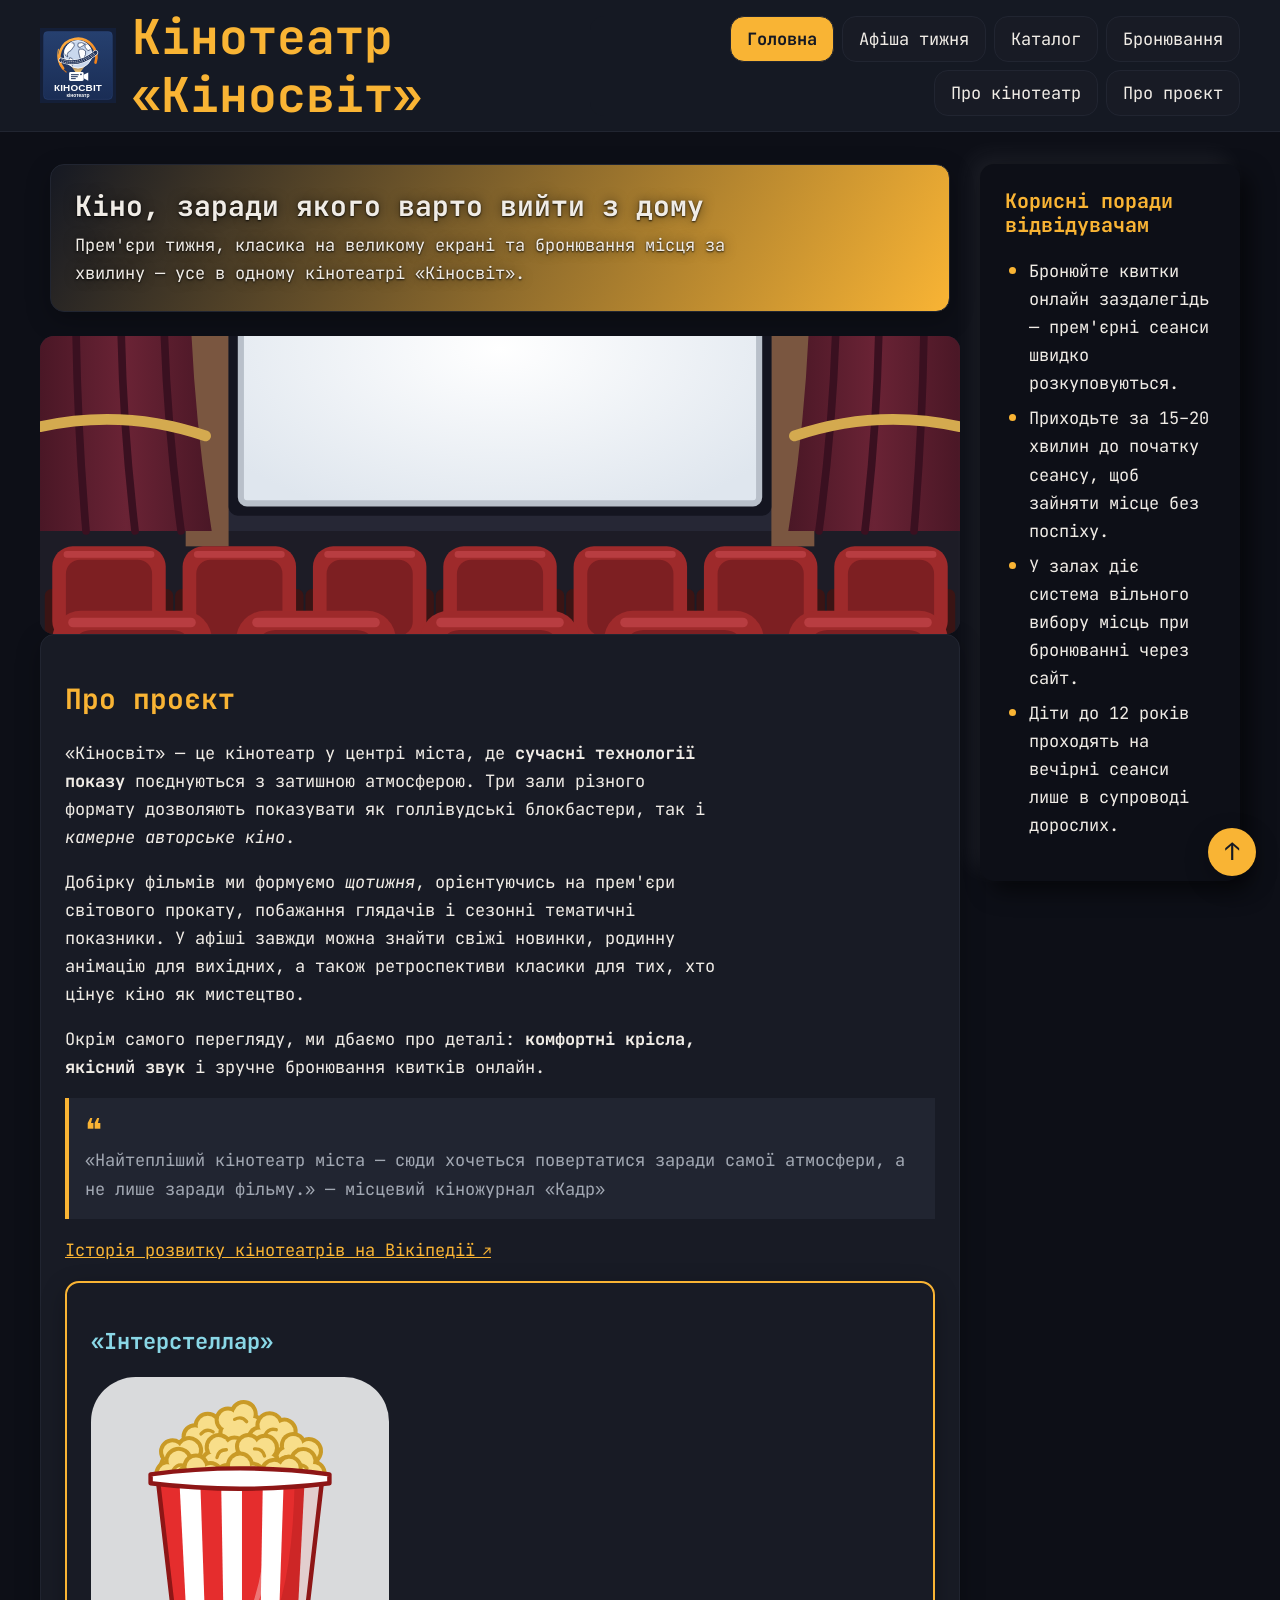
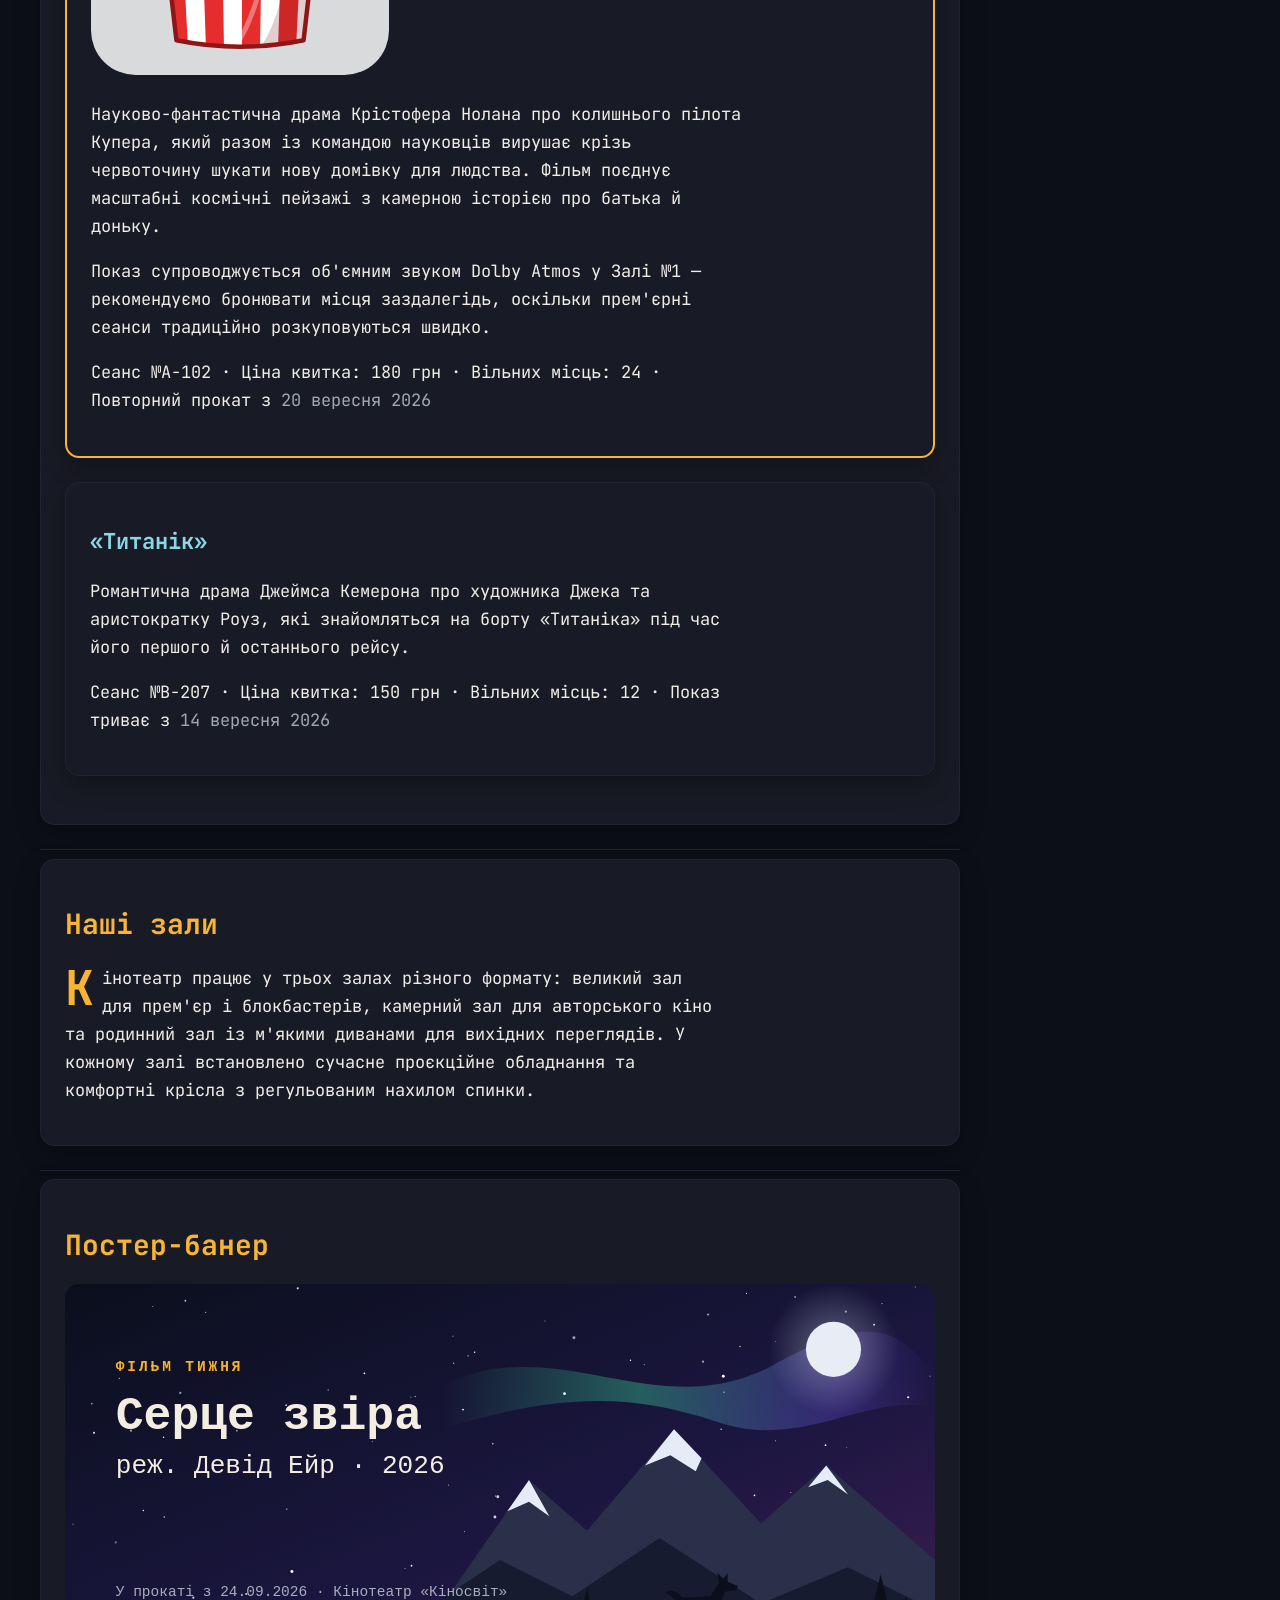
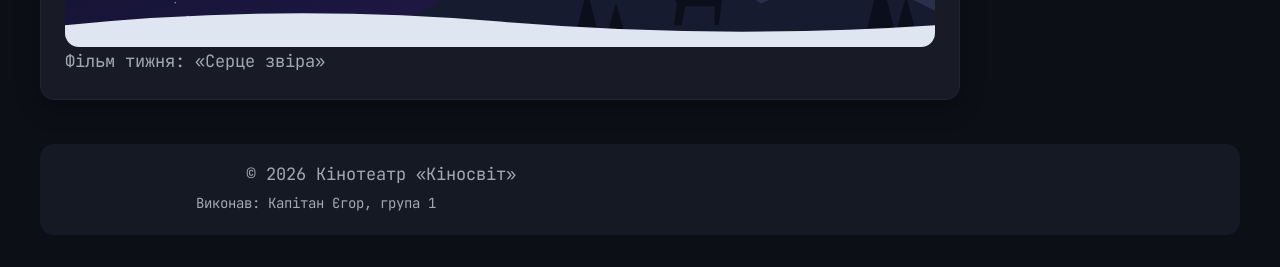
==== commit 321fcefe: "Завдання 4-9, зробив модельне вікно, притиснутий футер, макет сторінки" ====
--- a/index.html
+++ b/index.html
@@ -8,11 +8,13 @@
     <link rel="icon" href="images/favicon.svg" type="image/svg+xml" />
   </head>
   <body>
-    <header id="top">
-      <img src="images/logo.svg" alt="Логотип кінотеатру «Кіносвіт»" width="120" height="120" />
-      <h1>Кінотеатр «Кіносвіт»</h1>
+    <header id="top" class="site-header">
+      <div class="site-header__brand">
+        <img src="images/logo.svg" alt="Логотип кінотеатру «Кіносвіт»" width="120" height="120" />
+        <h1>Кінотеатр «Кіносвіт»</h1>
+      </div>
       <nav aria-label="Головне меню">
-        <ul>
+        <ul class="menu">
           <li><a href="index.html" class="current">Головна</a></li>
           <li><a href="index.html#poster-banner">Афіша тижня</a></li>
           <li><a href="catalog.html">Каталог</a></li>
@@ -23,149 +25,151 @@
       </nav>
     </header>
 
-    <main>
-      <section class="banner">
-        <h2>Кіно, заради якого варто вийти з дому</h2>
-        <p>
-          Прем'єри тижня, класика на великому екрані та бронювання місця за
-          хвилину — усе в одному кінотеатрі «Кіносвіт».
-        </p>
-      </section>
+    <div class="layout layout--home">
+      <main class="layout__main">
+        <section class="banner">
+          <h2>Кіно, заради якого варто вийти з дому</h2>
+          <p>
+            Прем'єри тижня, класика на великому екрані та бронювання місця за
+            хвилину — усе в одному кінотеатрі «Кіносвіт».
+          </p>
+        </section>
 
-      <img
-        src="images/cinema-hall.svg"
-        alt="Зала кінотеатру «Кіносвіт» з великим світним екраном і рядами червоних крісел"
-        width="298"
-        height="298"
-      />
+        <img
+          src="images/cinema-hall.svg"
+          alt="Зала кінотеатру «Кіносвіт» з великим світним екраном і рядами червоних крісел"
+          width="298"
+          height="298"
+        />
 
-      <section id="concept">
-        <h2>Про проєкт</h2>
-        <p>
-          «Кіносвіт» — це кінотеатр у центрі міста, де <strong>сучасні технології
-          показу</strong> поєднуються з затишною атмосферою. Три зали різного
-          формату дозволяють показувати як голлівудські блокбастери, так і
-          <em>камерне авторське кіно</em>.
-        </p>
-        <p>
-          Добірку фільмів ми формуємо <em>щотижня</em>, орієнтуючись на
-          прем'єри світового прокату, побажання глядачів і сезонні тематичні
-          показники. У афіші завжди можна знайти свіжі новинки, родинну
-          анімацію для вихідних, а також ретроспективи класики для тих, хто
-          цінує кіно як мистецтво.
-        </p>
-        <p>
-          Окрім самого перегляду, ми дбаємо про деталі: <strong>комфортні
-          крісла, якісний звук</strong> і зручне бронювання квитків онлайн.
-        </p>
-
-        <blockquote>
-          «Найтепліший кінотеатр міста — сюди хочеться повертатися заради
-          самої атмосфери, а не лише заради фільму.» — місцевий кіножурнал
-          «Кадр»
-        </blockquote>
-
-        <p>
-          <a
-            href="https://uk.wikipedia.org/wiki/Кінотеатр"
-            target="_blank"
-            rel="noopener noreferrer"
-            >Історія розвитку кінотеатрів на Вікіпедії</a
-          >
-        </p>
-
-        <article>
-          <header>
-            <h3>«Інтерстеллар»</h3>
-          </header>
-          <img
-            src="images/popcorn-bucket.svg"
-            alt="Смугастий паперовий стаканчик попкорну — традиційна закуска перед переглядом фільму"
-            width="298"
-            height="298"
-            loading="lazy"
-          />
+        <section id="concept">
+          <h2>Про проєкт</h2>
           <p>
-            Науково-фантастична драма Крістофера Нолана про колишнього пілота
-            Купера, який разом із командою науковців вирушає крізь червоточину
-            шукати нову домівку для людства. Фільм поєднує масштабні космічні
-            пейзажі з камерною історією про батька й доньку.
+            «Кіносвіт» — це кінотеатр у центрі міста, де <strong>сучасні технології
+            показу</strong> поєднуються з затишною атмосферою. Три зали різного
+            формату дозволяють показувати як голлівудські блокбастери, так і
+            <em>камерне авторське кіно</em>.
           </p>
           <p>
-            Показ супроводжується об'ємним звуком Dolby Atmos у Залі №1 —
-            рекомендуємо бронювати місця заздалегідь, оскільки прем'єрні
-            сеанси традиційно розкуповуються швидко.
+            Добірку фільмів ми формуємо <em>щотижня</em>, орієнтуючись на
+            прем'єри світового прокату, побажання глядачів і сезонні тематичні
+            показники. У афіші завжди можна знайти свіжі новинки, родинну
+            анімацію для вихідних, а також ретроспективи класики для тих, хто
+            цінує кіно як мистецтво.
           </p>
-          <footer>
+          <p>
+            Окрім самого перегляду, ми дбаємо про деталі: <strong>комфортні
+            крісла, якісний звук</strong> і зручне бронювання квитків онлайн.
+          </p>
+
+          <blockquote>
+            «Найтепліший кінотеатр міста — сюди хочеться повертатися заради
+            самої атмосфери, а не лише заради фільму.» — місцевий кіножурнал
+            «Кадр»
+          </blockquote>
+
+          <p>
+            <a
+              href="https://uk.wikipedia.org/wiki/Кінотеатр"
+              target="_blank"
+              rel="noopener noreferrer"
+              >Історія розвитку кінотеатрів на Вікіпедії</a
+            >
+          </p>
+
+          <article>
+            <header>
+              <h3>«Інтерстеллар»</h3>
+            </header>
+            <img
+              src="images/popcorn-bucket.svg"
+              alt="Смугастий паперовий стаканчик попкорну — традиційна закуска перед переглядом фільму"
+              width="298"
+              height="298"
+              loading="lazy"
+            />
             <p>
-              Сеанс №A-102 · Ціна квитка: 180 грн · Вільних місць: 24 ·
-              Повторний прокат з <time datetime="2026-09-20">20 вересня 2026</time>
+              Науково-фантастична драма Крістофера Нолана про колишнього пілота
+              Купера, який разом із командою науковців вирушає крізь червоточину
+              шукати нову домівку для людства. Фільм поєднує масштабні космічні
+              пейзажі з камерною історією про батька й доньку.
             </p>
-          </footer>
-        </article>
+            <p>
+              Показ супроводжується об'ємним звуком Dolby Atmos у Залі №1 —
+              рекомендуємо бронювати місця заздалегідь, оскільки прем'єрні
+              сеанси традиційно розкуповуються швидко.
+            </p>
+            <footer>
+              <p>
+                Сеанс №A-102 · Ціна квитка: 180 грн · Вільних місць: 24 ·
+                Повторний прокат з <time datetime="2026-09-20">20 вересня 2026</time>
+              </p>
+            </footer>
+          </article>
 
-        <article>
-          <header>
-            <h3>«Титанік»</h3>
-          </header>
+          <article>
+            <header>
+              <h3>«Титанік»</h3>
+            </header>
+            <p>
+              Романтична драма Джеймса Кемерона про художника Джека та
+              аристократку Роуз, які знайомляться на борту «Титаніка» під час
+              його першого й останнього рейсу.
+            </p>
+            <footer>
+              <p>
+                Сеанс №B-207 · Ціна квитка: 150 грн · Вільних місць: 12 ·
+                Показ триває з <time datetime="2026-09-14">14 вересня 2026</time>
+              </p>
+            </footer>
+          </article>
+        </section>
+
+        <hr />
+
+        <section id="halls">
+          <h2>Наші зали</h2>
           <p>
-            Романтична драма Джеймса Кемерона про художника Джека та
-            аристократку Роуз, які знайомляться на борту «Титаніка» під час
-            його першого й останнього рейсу.
+            Кінотеатр працює у трьох залах різного формату: великий зал для
+            прем'єр і блокбастерів, камерний зал для авторського кіно та
+            родинний зал із м'якими диванами для вихідних переглядів. У
+            кожному залі встановлено сучасне проєкційне обладнання та
+            комфортні крісла з регульованим нахилом спинки.
           </p>
-          <footer>
-            <p>
-              Сеанс №B-207 · Ціна квитка: 150 грн · Вільних місць: 12 ·
-              Показ триває з <time datetime="2026-09-14">14 вересня 2026</time>
-            </p>
-          </footer>
-        </article>
-      </section>
+        </section>
 
-      <hr />
+        <hr />
 
-      <section id="halls">
-        <h2>Наші зали</h2>
-        <p>
-          Кінотеатр працює у трьох залах різного формату: великий зал для
-          прем'єр і блокбастерів, камерний зал для авторського кіно та
-          родинний зал із м'якими диванами для вихідних переглядів. У
-          кожному залі встановлено сучасне проєкційне обладнання та
-          комфортні крісла з регульованим нахилом спинки.
-        </p>
-      </section>
+        <section id="poster-banner">
+          <h2>Постер-банер</h2>
+          <figure>
+            <img
+              src="images/poster-banner.svg"
+              alt="Постер фільму «Серце звіра»: нічні засніжені гори Аляски, північне сяйво, місяць і силует німецької вівчарки"
+              width="1200"
+              height="500"
+              loading="lazy"
+            />
+            <figcaption>Фільм тижня: «Серце звіра»</figcaption>
+          </figure>
+        </section>
+      </main>
 
-      <hr />
+      <aside class="layout__aside tips">
+        <h2>Корисні поради відвідувачам</h2>
+        <ul>
+          <li>Бронюйте квитки онлайн заздалегідь — прем'єрні сеанси швидко розкуповуються.</li>
+          <li>Приходьте за 15–20 хвилин до початку сеансу, щоб зайняти місце без поспіху.</li>
+          <li>У залах діє система вільного вибору місць при бронюванні через сайт.</li>
+          <li>Діти до 12 років проходять на вечірні сеанси лише в супроводі дорослих.</li>
+        </ul>
+      </aside>
 
-      <section id="poster-banner">
-        <h2>Постер-банер</h2>
-        <figure>
-          <img
-            src="images/poster-banner.svg"
-            alt="Постер фільму «Серце звіра»: нічні засніжені гори Аляски, північне сяйво, місяць і силует німецької вівчарки"
-            width="1200"
-            height="500"
-            loading="lazy"
-          />
-          <figcaption>Фільм тижня: «Серце звіра»</figcaption>
-        </figure>
-      </section>
-    </main>
-
-    <aside>
-      <h2>Корисні поради відвідувачам</h2>
-      <ul>
-        <li>Бронюйте квитки онлайн заздалегідь — прем'єрні сеанси швидко розкуповуються.</li>
-        <li>Приходьте за 15–20 хвилин до початку сеансу, щоб зайняти місце без поспіху.</li>
-        <li>У залах діє система вільного вибору місць при бронюванні через сайт.</li>
-        <li>Діти до 12 років проходять на вечірні сеанси лише в супроводі дорослих.</li>
-      </ul>
-    </aside>
-
-    <footer>
-      <p>&copy; 2026 Кінотеатр «Кіносвіт»</p>
-      <p>Виконав: Капітан Єгор, група 1</p>
-    </footer>
+      <footer class="layout__footer site-footer">
+        <p>&copy; 2026 Кінотеатр «Кіносвіт»</p>
+        <p>Виконав: Капітан Єгор, група 1</p>
+      </footer>
+    </div>
 
     <a class="to-top" href="#top" aria-label="Нагору">↑</a>
   </body>
--- a/css/styles.css
+++ b/css/styles.css
@@ -45,8 +45,11 @@
   --space-lg: 1.5rem;
   --space-xl: 2rem;
   --radius: 14px;
-  --container-width: 1100px;
-  --card-width: 240px;
+  --container-width: 1200px;
+  /* Макет (LR6): кожен gap і кожна ширина треку сітки — лише через ці змінні */
+  --gap: 1.25rem; /* єдиний проміжок для всіх сіток і flex-рядів */
+  --min-col: 240px; /* мінімальна ширина колонки каталогу */
+  --sidebar: 260px; /* ширина бічної колонки макета */
   --shadow: 0 8px 24px rgb(0 0 0 / 28%);
   --neu-dark: rgb(0 0 0 / 55%);
   --neu-light: rgb(255 255 255 / 6%);
@@ -88,7 +91,15 @@
   scroll-padding-top: 11rem;
 }
 
+/* ===== Притиснутий футер (LR6) =====
+   body — flex-колонка заввишки щонайменше з вікно: шапка, вміст, підвал.
+   Росте вміст — .layout на index/catalog або main на form/about — через flex: 1:
+   він забирає собі все вільне місце по висоті, і підвал опиняється внизу вікна.
+   height: 100% тут не підходить: він дорівнював би висоті вікна завжди, тож на довгій
+   сторінці вміст вилазив би з блока, а flex: 1 лише додає місце, коли його не вистачає. */
 body {
+  display: flex;
+  flex-direction: column;
   min-height: 100vh;
   margin: 0;
   background: var(--color-bg);
@@ -104,9 +115,9 @@
 
 /* ===== Наскрізна шапка й горизонтальне меню (пункт 5) ===== */
 
-/* 5.5 Шапка й підвал однакові на всіх сторінках: спільний фон і відступи */
-body > header,
-body > footer {
+/* 5.5 Шапка однакова на всіх сторінках: фон на всю ширину,
+   а вміст вирівняно по ширині основного контейнера */
+body > header {
   padding: var(--space-md) max(var(--space-md), calc((100% - var(--container-width)) / 2));
   background: var(--color-brand);
 }
@@ -133,15 +144,24 @@
   scroll-margin-top: 1000vh;
 }
 
-body > header {
+/* Шапка на Flexbox (LR6): два блоки — назва з логотипом ліворуч і меню праворуч.
+   Розсуває їх justify-content: space-between, а не float чи порожні відступи. */
+.site-header {
   display: flex;
-  flex-wrap: wrap;
+  align-items: center;
+  justify-content: space-between;
+  gap: var(--gap);
+  border-bottom: 1px solid var(--color-surface-raised);
+}
+
+/* Логотип і назва сайту — один блок, теж рядком через flex */
+.site-header__brand {
+  display: flex;
   align-items: center;
   gap: var(--space-md);
-  border-bottom: 1px solid var(--color-surface-raised);
-}
-
-body > header > img {
+}
+
+.site-header__brand img {
   width: 76px;
   height: 76px;
   object-fit: contain;
@@ -171,13 +191,16 @@
   margin: 0;
 }
 
-body > header nav {
-  width: 100%;
-}
-
-/* 5.2 Список <ul> → горизонтальне меню: без маркерів і лівого відступу.
-   5.3 Фон меню кольором --color-brand */
-body > header nav ul {
+/* Меню на Flexbox: пункти стоять рядком, проміжки між ними дає gap на ul,
+   тож у li більше немає ні inline-block, ні margin.
+   Якщо поруч із назвою місця на всі пункти не вистачає, вони переносяться
+   на другий рядок, але лишаються притиснутими праворуч (flex-end).
+   Фон меню — --color-brand (LR4). */
+.menu {
+  display: flex;
+  flex-wrap: wrap;
+  justify-content: flex-end;
+  gap: var(--space-sm);
   margin: 0;
   padding: 0;
   border-radius: var(--radius);
@@ -185,16 +208,10 @@
   list-style: none;
 }
 
-/* 5.2 Пункти меню стають в один рядок, з невеликим проміжком між «плитками» */
-body > header nav li {
-  display: inline-block;
-  margin: 0 var(--space-xs) var(--space-xs) 0;
-}
-
-/* 5.2 inline-block + padding: клікабельна вся область пункту, а не лише текст.
+/* Посилання — «плитки»: display: block і padding, тож клікабельна вся область пункту.
    :any-link — щоб це правило не перебивалося загальними a:link / a:visited нижче */
-body > header nav a:any-link {
-  display: inline-block;
+.menu a:any-link {
+  display: block;
   padding: var(--space-sm) var(--space-md);
   /* «Плитка»: власний фон і рамка, щоб пункт було видно як кнопку, а не голий текст */
   border: 1px solid var(--color-surface-raised);
@@ -205,21 +222,28 @@
 }
 
 /* 5.3 Зміна фону пункту при наведенні (і при фокусі з клавіатури) */
-body > header nav a:hover,
-body > header nav a:focus-visible {
+.menu a:hover,
+.menu a:focus-visible {
   background: var(--color-surface-raised);
   color: var(--color-accent);
 }
 
 /* 5.4 Поточна сторінка: клас current переїжджає між сторінками, вигляд — контрастний */
-body > header nav a.current {
+.menu a.current {
   background: var(--color-accent);
   color: var(--color-brand);
   font-weight: 700;
 }
 
-main,
-body > aside {
+/* На form.html і about.html .layout немає — росте сам <main> */
+body > main {
+  flex: 1;
+}
+
+/* Основний вміст: на catalog.html і index.html — сітка .layout,
+   на form.html і about.html — просто <main> одною колонкою */
+.layout,
+body > main {
   width: min(var(--container-width), calc(100% - 2 * var(--space-md)));
   /* Вертикальні відступи — тільки знизу; відступ від шапки дає padding, а не margin */
   margin: 0 auto var(--space-xl);
@@ -234,9 +258,121 @@
   object-fit: cover;
 }
 
+/* ===== Макет сторінки (LR6): grid-template-areas =====
+   Шапка лишається ПОЗА .layout: липкий елемент «їздить» лише в межах свого
+   батька, і всередині сітки він був би заперт у своєму короткому рядку. */
+.layout {
+  /* Росте на всю вільну висоту body (див. «Притиснутий футер») */
+  flex: 1;
+  display: grid;
+  grid-template-columns: var(--sidebar) 1fr var(--sidebar);
+  grid-template-areas:
+    "nav  main side"
+    "foot foot foot";
+  /* Самого flex: 1 мало: рядки сітки за замовчуванням auto, і рядок foot лишився б
+     одразу під вмістом. 1fr віддає все зайве місце рядку з вмістом, foot — по вмісту */
+  grid-template-rows: 1fr auto;
+  gap: var(--gap);
+  /* Бічні колонки не розтягуються на всю висоту каталогу, а мають висоту свого вмісту */
+  align-items: start;
+}
+
+/* Головна: дві колонки — вміст і поради, без бічної навігації */
+.layout--home {
+  grid-template-columns: 1fr var(--sidebar);
+  grid-template-areas:
+    "main side"
+    "foot foot";
+}
+
+.layout__nav    { grid-area: nav; }
+.layout__main   { grid-area: main; }
+.layout__aside  { grid-area: side; }
+.layout__footer { grid-area: foot; }
+
+/* Елемент сітки за замовчуванням не стискається вужче за свій вміст (min-width: auto),
+   тож широка таблиця розсунула б колонку 1fr. min-width: 0 дозволяє колонці
+   лишатися своєї ширини, а таблиця прокручується всередині своєї секції */
+.layout__main {
+  min-width: 0;
+}
+
+#movies-table {
+  overflow-x: auto;
+}
+
+/* Рубрики бічної навігації — стовпчик «плиток» */
+.layout__nav h2,
+.layout__aside h2 {
+  margin: 0 0 var(--space-md);
+  font-size: 1.25rem;
+}
+
+.layout__nav ul {
+  display: flex;
+  flex-direction: column;
+  gap: var(--space-xs);
+  margin: 0;
+  padding: 0;
+  list-style: none;
+}
+
+.layout__nav a:any-link {
+  display: block;
+  padding: var(--space-xs) var(--space-sm);
+  border-radius: calc(var(--radius) / 2);
+  color: var(--color-text);
+  text-decoration: none;
+}
+
+.layout__nav a:hover,
+.layout__nav a:focus-visible {
+  background: var(--color-surface-raised);
+  color: var(--color-accent);
+}
+
+.layout__aside ol {
+  margin: 0 0 var(--space-md);
+  padding-left: var(--space-lg);
+}
+
+.layout__aside li {
+  margin-bottom: var(--space-xs);
+}
+
+.layout__aside p {
+  margin: 0;
+  color: var(--color-muted);
+  font-size: 0.875rem;
+}
+
+/* На вузькому екрані три колонки не вміщаються — зони стають одна під одною.
+   HTML не змінюється, переписується лише схема */
+@media (max-width: 900px) {
+  /* Росте рядок main, решта — по вмісту */
+  .layout {
+    grid-template-columns: 1fr;
+    grid-template-areas:
+      "nav"
+      "main"
+      "side"
+      "foot";
+    grid-template-rows: auto 1fr auto auto;
+  }
+
+  .layout--home {
+    grid-template-areas:
+      "main"
+      "side"
+      "foot";
+    grid-template-rows: 1fr auto auto;
+  }
+}
+
 section,
 article,
-body > aside,
+.layout__nav,
+.layout__aside,
 form,
 #contents {
   margin-block: 0 var(--space-lg);
@@ -330,7 +466,7 @@
 }
 
 /* :last-child — останній абзац у підвалі («Виконав: …») дрібнішим шрифтом */
-body > footer p:last-child {
+.site-footer p:last-child {
   font-size: 0.875rem;
 }
 
@@ -374,9 +510,9 @@
 
 /* --- 8.3 Комбінатори --- */
 
-/* > (дитина): стиль отримують лише <ul>, які є прямими дітьми <aside>
-   на головній (список порад), а не вкладені глибше списки */
-body > aside > ul {
+/* > (дитина): стиль отримують лише <ul>, які є прямими дітьми блока порад
+   на головній, а не вкладені глибше списки */
+.tips > ul {
   padding-left: var(--space-lg);
 }
 
@@ -646,14 +782,23 @@
   outline-offset: 3px;
 }
 
-/* 5.5 Підвал — однаковий на всіх сторінках */
-body > footer {
-  margin-top: auto;
+/* 5.5 Підвал — однаковий на всіх сторінках: на catalog.html і index.html він —
+   зона foot сітки макета, на form.html і about.html — звичайний блок по центру */
+.site-footer {
+  padding: var(--space-md);
+  border-radius: var(--radius);
+  background: var(--color-brand);
   color: var(--color-muted);
   text-align: center;
 }
 
-body > footer p {
+body > .site-footer {
+  width: min(var(--container-width), calc(100% - 2 * var(--space-md)));
+  margin-inline: auto;
+  margin-bottom: var(--space-md);
+}
+
+.site-footer p {
   margin: 0 0 var(--space-xs);
 }
 
@@ -716,18 +861,26 @@
 
 /* ===== Картки каталогу ===== */
 
-/* Контейнер карток. Поки що без Flexbox і Grid: картки — це inline-block,
-   тож стають у рядок, як слова в тексті, і переносяться, коли місце закінчується. */
+/* Контейнер карток — сітка (LR6). Розкладкою керує контейнер, а не самі картки.
+   auto-fit + minmax: браузер сам рахує, скільки колонок шириною щонайменше --min-col
+   вміщується в рядок, а вільне місце ділить між ними порівну (1fr).
+   Проміжки між картками дає gap — і по горизонталі, і по вертикалі. */
 .cards {
+  display: grid;
+  grid-template-columns: repeat(auto-fit, minmax(var(--min-col), 1fr));
+  gap: var(--gap);
   /* Відступ від заголовка «Каталог» — через padding: вертикальні margin у роботі лише знизу */
   padding-top: var(--space-sm);
 }
 
 .card {
-  display: inline-block;
-  vertical-align: top;
-  width: var(--card-width);
-  margin: 0 var(--space-md) var(--space-lg) 0;
+  /* Нутрощі картки — flex-колонка: зображення, текст і кнопка йдуть одне під одним,
+     а кнопку можна притиснути до низу через margin-top: auto */
+  display: flex;
+  flex-direction: column;
+  /* margin обнуляємо: article отримує нижній відступ від загального правила,
+     а в сітці відстань між картками задає лише gap */
+  margin: 0;
   /* Відступи лише в .card__body: зображення має йти від краю до краю,
      тому скидаємо padding, який article отримує від загального правила */
   padding: 0;
@@ -802,6 +955,95 @@
 .card__id {
   margin: 0 0 var(--space-sm);
   line-height: 1.5;
+}
+
+/* Рядок дій унизу картки: «Забронювати», а в першій картці ще й «Швидкий перегляд».
+   margin-top: auto забирає собі все вільне місце над рядком — так само, як
+   margin: 0 auto ділить вільне місце з боків і центрує блок, — тож рядок
+   опиняється в самому низу, на одній лінії в усіх картках ряду.
+   Притискаємо обгортку, а не кожну кнопку, щоб дві кнопки не билися за це місце. */
+.card__actions {
+  display: flex;
+  flex-wrap: wrap;
+  gap: var(--space-sm);
+  margin: auto var(--space-md) var(--space-md);
+}
+
+/* Обидві кнопки ділять рядок порівну, а у вузькій картці переносяться одна під одну */
+.card__actions > * {
+  flex: 1 1 auto;
+}
+
+.card__action:any-link {
+  display: block;
+  padding: var(--space-sm) var(--space-md);
+  border-radius: calc(var(--radius) / 2);
+  background: var(--color-accent);
+  color: var(--color-brand);
+  font-weight: 700;
+  text-align: center;
+  text-decoration: none;
+}
+
+.card__action:hover,
+.card__action:focus-visible {
+  background: var(--color-text);
+  color: var(--color-brand);
+}
+
+/* «Швидкий перегляд» — другорядна дія, тому лише з рамкою, без заливки */
+.card__preview {
+  border-color: var(--color-accent);
+  background: transparent;
+  color: var(--color-accent);
+}
+
+.card__preview:hover,
+.card__preview:focus-visible {
+  background: var(--color-surface);
+}
+
+/* ===== Модальне вікно на <dialog> (LR6) =====
+   z-index тут не потрібен: showModal() виносить вікно у верхній шар (top layer),
+   який браузер малює поверх усієї сторінки, зокрема й липкої шапки, —
+   а шапка в LR5 жила у звичайному потоці, тому її доводилося піднімати z-index. */
+dialog {
+  width: min(90%, 420px);
+  padding: var(--space-lg);
+  border: none;
+  border-radius: var(--radius);
+  background: var(--color-surface);
+  color: var(--color-text);
+  box-shadow: 0 12px 28px rgb(0 0 0 / 35%);
+}
+
+/* Затемнення тла малює сам браузер — це псевдоелемент ::backdrop, окремого блока в HTML немає */
+dialog::backdrop {
+  background: rgb(0 0 0 / 55%);
+}
+
+/* Сам <dialog> не забороняє прокручувати сторінку позаду (перевірено: коліщатко
+   над затемненням гортало каталог). :modal — вікно, відкрите через showModal();
+   поки воно є на сторінці, ховаємо прокручування всього документа. */
+html:has(dialog:modal) {
+  overflow: hidden;
+}
+
+dialog h2 {
+  margin: 0 0 var(--space-xs);
+}
+
+dialog .details__id {
+  margin: 0 0 var(--space-md);
+  color: var(--color-muted);
+}
+
+dialog dl {
+  margin: 0 0 var(--space-lg);
+}
+
+dialog dd {
+  margin: 0 0 var(--space-sm);
 }
 
 /* ===================================================================
@@ -896,7 +1138,7 @@
 /* --- Бонус 3. Нюморфічна картка: блок «Корисні поради» на головній ---
    Фон блока = фон сторінки; об'єм дають дві протилежні тіні:
    темна знизу-справа і світла зверху-зліва. На :active тіні стають inset — картка «втискається». */
-body > aside {
+.tips {
   border-color: transparent;
   background: var(--color-bg);
   box-shadow:
@@ -905,21 +1147,21 @@
   transition: box-shadow 0.2s;
 }
 
-body > aside:active {
+.tips:active {
   box-shadow:
     inset 8px 8px 18px var(--neu-dark),
     inset -8px -8px 18px var(--neu-light);
 }
 
 /* --- Бонус 5. Власні маркери списку на головній через ::marker --- */
-body > aside li::marker {
+.tips li::marker {
   color: var(--color-accent);
   font-size: 1.25rem;
 }
 
 /* Для порівняння — той самий ефект через list-style: none + ::before (не застосовано):
-body > aside ul { list-style: none; }
-body > aside li::before {
+.tips ul { list-style: none; }
+.tips li::before {
   content: "•";
   display: inline-block;
   width: var(--space-lg);
@@ -938,17 +1180,22 @@
 
   body > header {
     position: static;
-    justify-content: center;
+  }
+
+  /* На вузькому екрані назва й меню вже не вміщаються поруч — ставимо їх стовпчиком */
+  .site-header {
+    flex-direction: column;
     text-align: center;
   }
 
-  body > header nav ul {
-    text-align: center;
+  .menu {
+    justify-content: center;
   }
 
   section,
   article,
-  body > aside,
+  .layout__nav,
+  .layout__aside,
   form,
   #contents {
     padding: var(--space-md);
@@ -969,9 +1216,9 @@
    Горизонтальні відступи так не поводяться, вони завжди додаються.
    Саме тому в цій роботі всі вертикальні відступи задані тільки в один бік — знизу.
 
-   Чому приклад не на самих .card: картки тут — inline-block, а відступи
-   рядкових блоків не схлопуються ніколи. Те саме правило для .card дало 56px
-   (24 + 16 та ще й висота рядка), а якби картки були звичайними блоками — 24px.
+   Чому приклад не на самих .card: картки — елементи сітки (у LR5 були inline-block),
+   а відступи grid- і inline-block-елементів не схлопуються ніколи. У LR5 те саме
+   правило для .card дало 56px (24 + 16 та ще й висота рядка), а не 24px.
 
 .card__meta { margin-bottom: 24px; }
 .card__meta + .card__id { margin-top: 16px; }
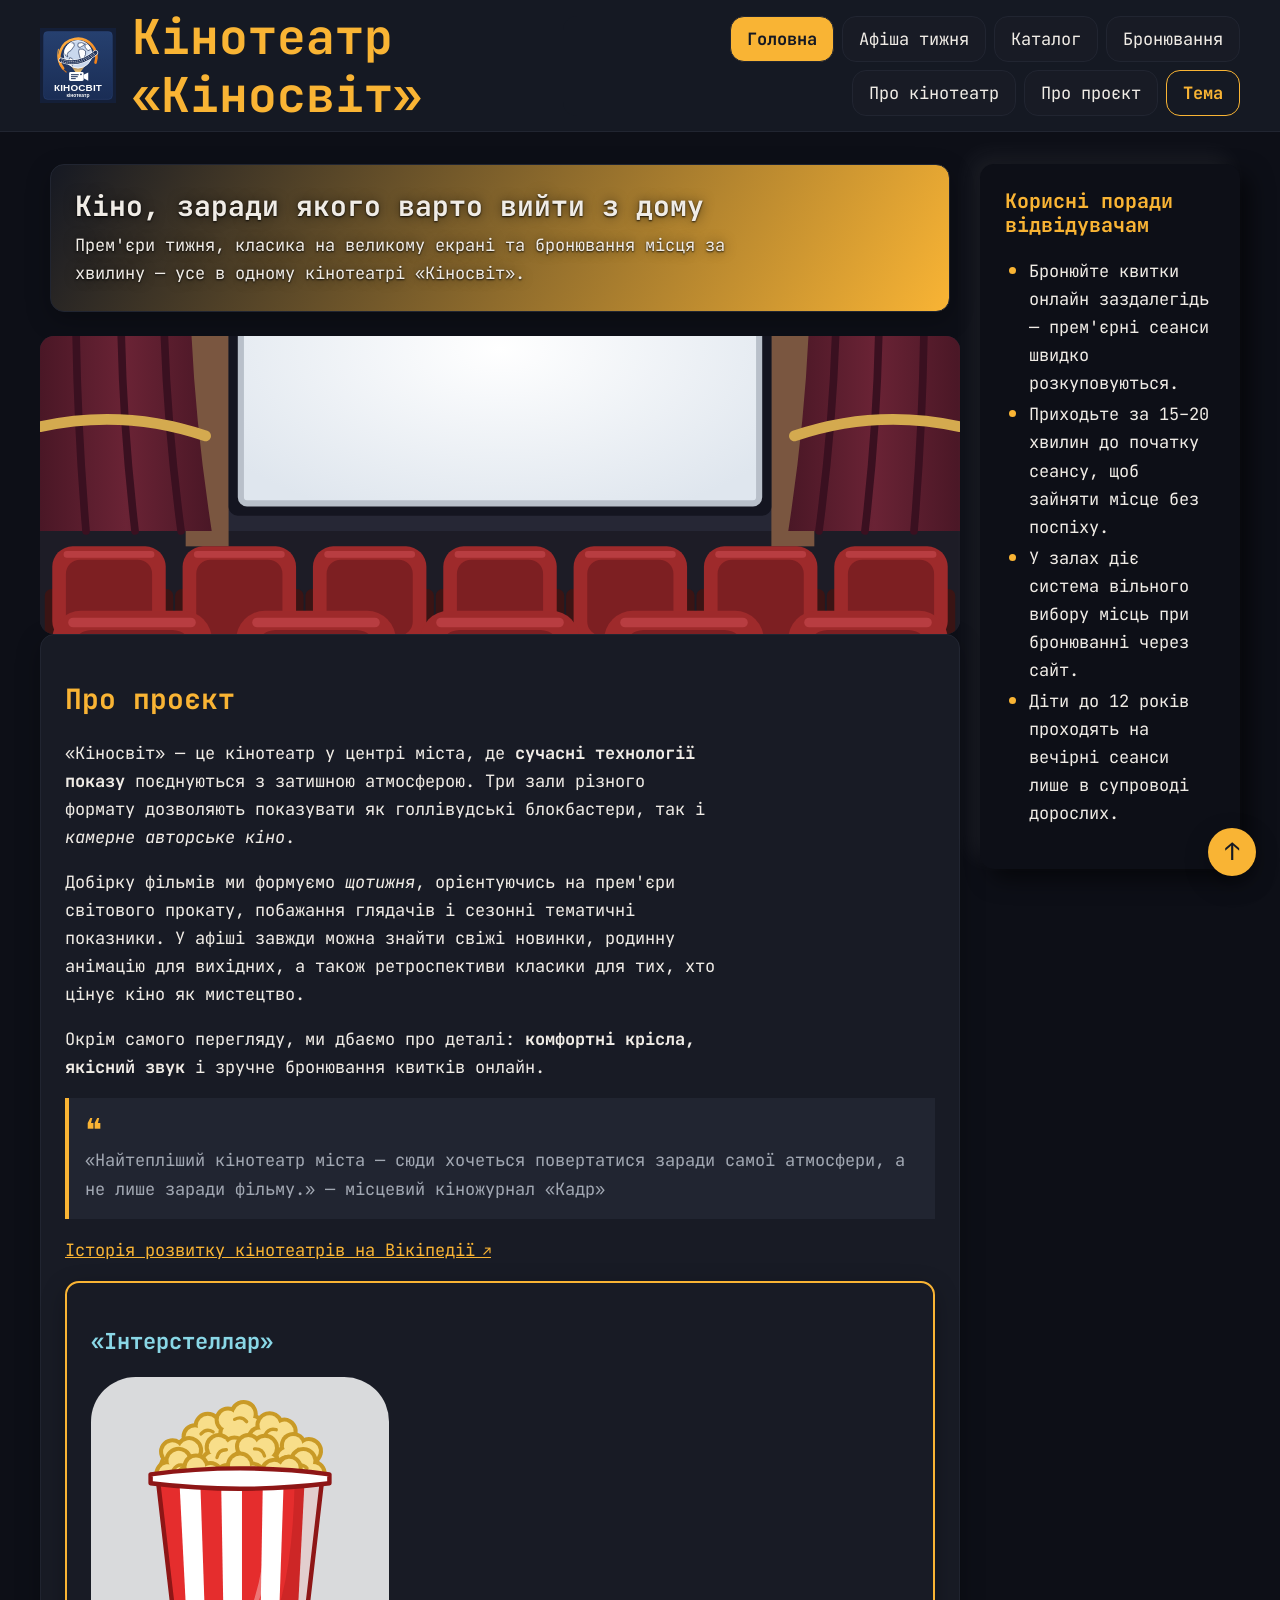
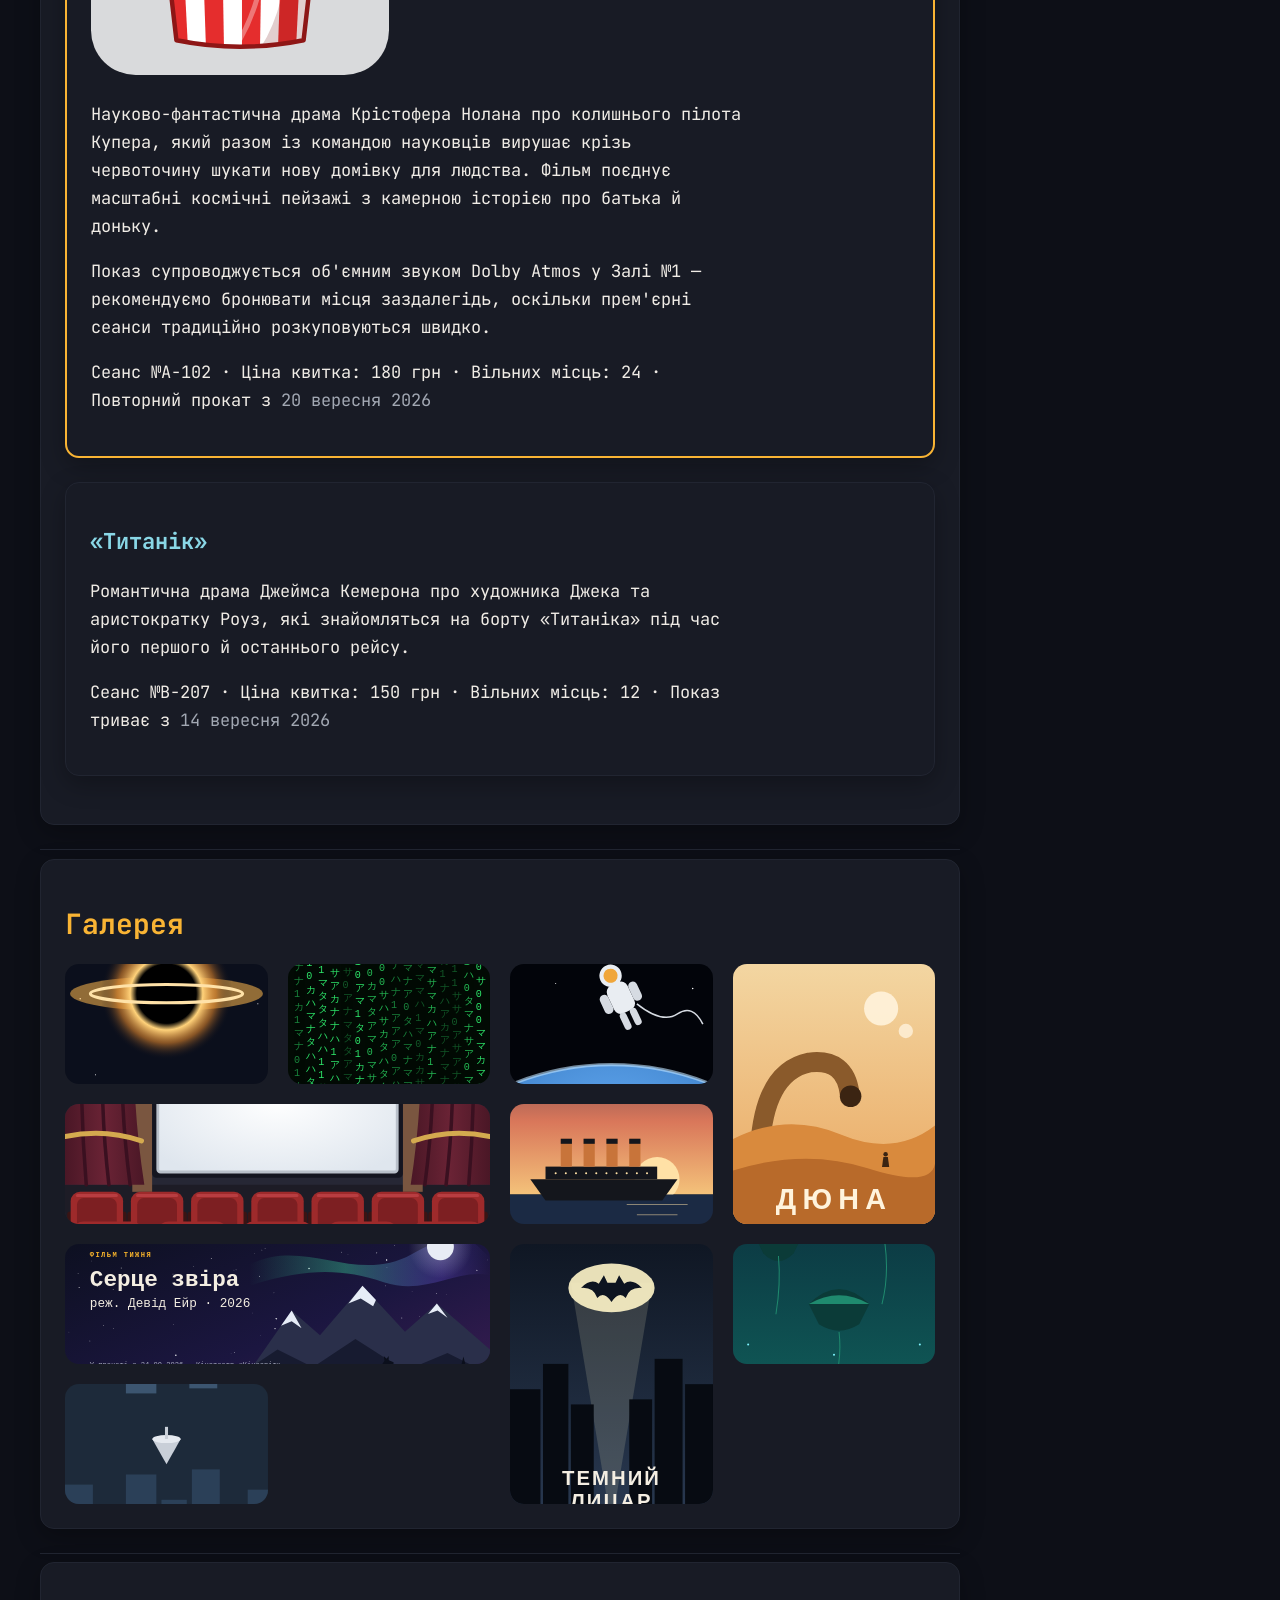
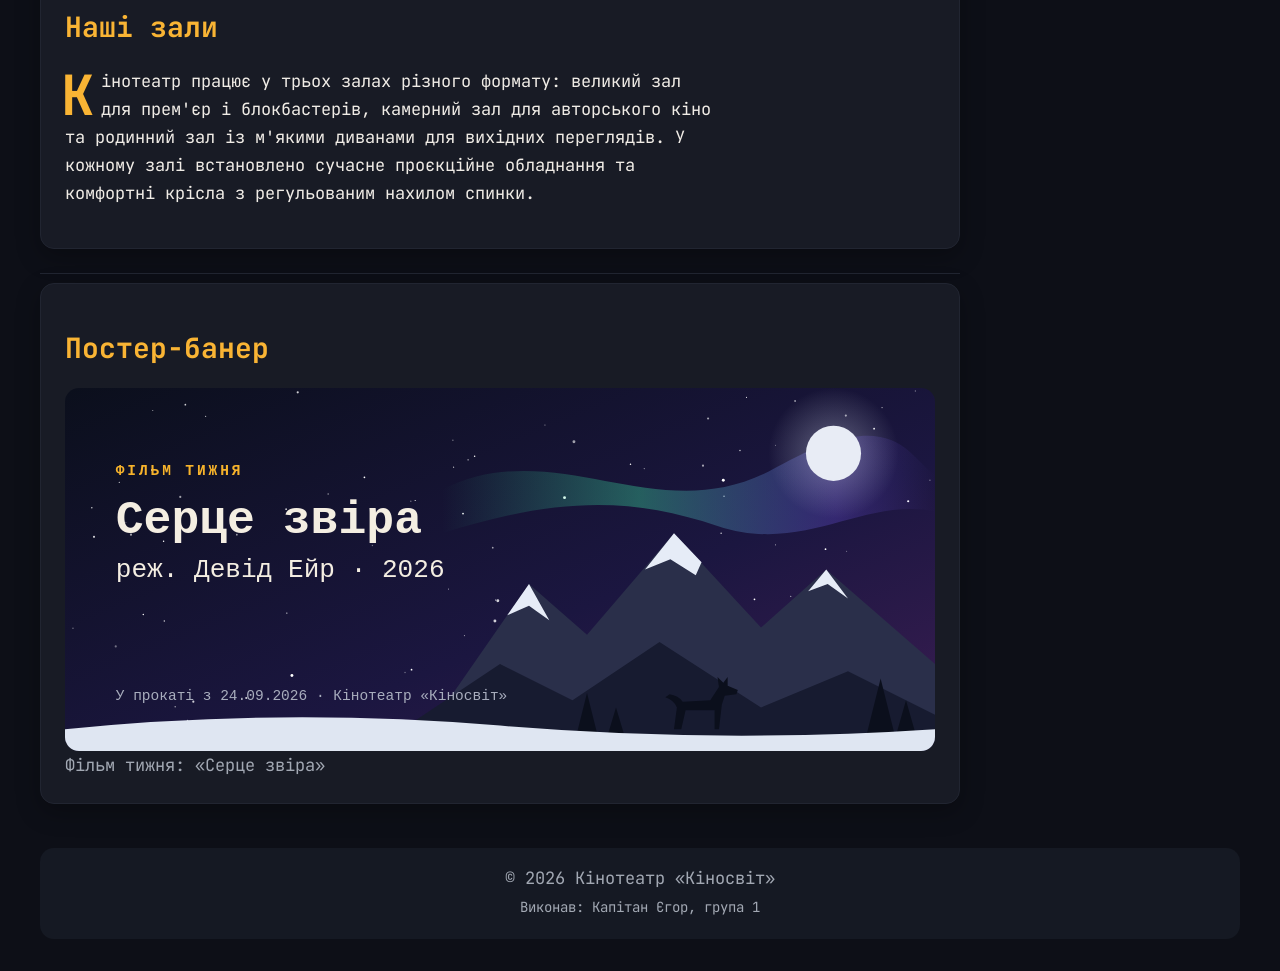
==== commit 04dba84d: "Бонусні завдання" ====
--- a/index.html
+++ b/index.html
@@ -21,6 +21,9 @@
           <li><a href="form.html">Бронювання</a></li>
           <li><a href="index.html#concept">Про кінотеатр</a></li>
           <li><a href="about.html">Про проєкт</a></li>
+          <li>
+            <button class="theme-toggle" type="button" onclick="document.body.classList.toggle('light-theme')">Тема</button>
+          </li>
         </ul>
       </nav>
     </header>
@@ -127,6 +130,74 @@
 
         <hr />
 
+        <section id="gallery">
+          <h2>Галерея</h2>
+          <div class="gallery">
+            <img
+              class="gallery__item"
+              src="images/poster-interstellar.svg"
+              alt="Постер «Інтерстеллар»: чорна діра над полем кукурудзи"
+              loading="lazy"
+            />
+            <img
+              class="gallery__item"
+              src="images/poster-matrix.svg"
+              alt="Постер «Матриця»: зелений цифровий дощ"
+              loading="lazy"
+            />
+            <img
+              class="gallery__item"
+              src="images/poster-gravity.svg"
+              alt="Постер «Гравітація»: астронавтка над Землею"
+              loading="lazy"
+            />
+            <img
+              class="gallery__item gallery__item--wide"
+              src="images/cinema-hall.svg"
+              alt="Зала кінотеатру «Кіносвіт» з великим екраном і червоними кріслами"
+              loading="lazy"
+            />
+            <img
+              class="gallery__item gallery__item--tall"
+              src="images/poster-dune.svg"
+              alt="Постер «Дюна»: піщаний черв'як серед дюн"
+              loading="lazy"
+            />
+            <img
+              class="gallery__item gallery__item--wide"
+              src="images/poster-banner.svg"
+              alt="Банер фільму тижня «Серце звіра»: гори Аляски під північним сяйвом"
+              loading="lazy"
+            />
+            <img
+              class="gallery__item"
+              src="images/poster-titanic.svg"
+              alt="Постер «Титанік»: лайнер на заході сонця"
+              loading="lazy"
+            />
+            <img
+              class="gallery__item gallery__item--tall"
+              src="images/poster-dark-knight.svg"
+              alt="Постер «Темний лицар»: прожектор із кажаном над Готемом"
+              loading="lazy"
+            />
+            <img
+              class="gallery__item"
+              src="images/poster-avatar.svg"
+              alt="Постер «Аватар»: летючі гори Пандори"
+              loading="lazy"
+            />
+            <img
+              class="gallery__item"
+              src="images/poster-inception.svg"
+              alt="Постер «Початок»: перевернуте місто й дзиґа"
+              loading="lazy"
+            />
+          </div>
+        </section>
+
+        <hr />
+
         <section id="halls">
           <h2>Наші зали</h2>
           <p>
--- a/css/styles.css
+++ b/css/styles.css
@@ -50,6 +50,8 @@
   --gap: 1.25rem; /* єдиний проміжок для всіх сіток і flex-рядів */
   --min-col: 240px; /* мінімальна ширина колонки каталогу */
   --sidebar: 260px; /* ширина бічної колонки макета */
+  --gallery-row: 120px; /* висота рядка галереї (бонус) */
+  --label-col: 14rem; /* ширина колонки підписів у формі (бонус) */
   --shadow: 0 8px 24px rgb(0 0 0 / 28%);
   --neu-dark: rgb(0 0 0 / 55%);
   --neu-light: rgb(255 255 255 / 6%);
@@ -273,8 +275,6 @@
      одразу під вмістом. 1fr віддає все зайве місце рядку з вмістом, foot — по вмісту */
   grid-template-rows: 1fr auto;
   gap: var(--gap);
-  /* Бічні колонки не розтягуються на всю висоту каталогу, а мають висоту свого вмісту */
-  align-items: start;
 }
 
 /* Головна: дві колонки — вміст і поради, без бічної навігації */
@@ -285,7 +285,8 @@
     "foot foot";
 }
 
-.layout__nav    { grid-area: nav; }
+/* Бічні колонки не розтягуються на всю висоту каталогу, а мають висоту свого вмісту */
+.layout__nav    { grid-area: nav; align-self: start; }
 .layout__main   { grid-area: main; }
 .layout__aside  { grid-area: side; }
 .layout__footer { grid-area: foot; }
@@ -331,19 +332,33 @@
   color: var(--color-accent);
 }
 
-.layout__aside ol {
-  margin: 0 0 var(--space-md);
-  padding-left: var(--space-lg);
-}
-
-.layout__aside li {
-  margin-bottom: var(--space-xs);
-}
-
-.layout__aside p {
+/* Фільтр за жанром (варіант 4): перемикачі стовпчиком, без рамки fieldset з LR3 */
+.genre-filter {
+  display: flex;
+  flex-direction: column;
+  gap: var(--space-xs);
   margin: 0;
+  padding: 0;
+  border: none;
+}
+
+.genre-filter legend {
+  padding: 0;
+  margin-bottom: var(--space-sm);
   color: var(--color-muted);
   font-size: 0.875rem;
+}
+
+/* Сам фільтр — без JavaScript. Кожна картка має data-genres зі своїми жанрами
+   з variant04.json. :has() перевіряє, який перемикач обрано, а ~= шукає жанр
+   як окреме слово в списку: картки, де його немає, ховаються.
+   Для «Усі фільми» правила немає — тоді видно все. */
+.layout:has(#genre-scifi:checked) .card:not([data-genres~="фантастика"]),
+.layout:has(#genre-drama:checked) .card:not([data-genres~="драма"]),
+.layout:has(#genre-action:checked) .card:not([data-genres~="бойовик"]),
+.layout:has(#genre-thriller:checked) .card:not([data-genres~="трилер"]),
+.layout:has(#genre-adventure:checked) .card:not([data-genres~="пригоди"]) {
+  display: none;
 }
 
 /* На вузькому екрані три колонки не вміщаються — зони стають одна під одною.
@@ -498,14 +513,15 @@
 }
 
 /* ::first-letter — велика перша літера абзацу в секції «Наші зали» (index.html).
-   Не перший абзац «Про проєкт»: він починається з «, а лапка теж входить у ::first-letter */
+   Не перший абзац «Про проєкт»: він починається з «, а лапка теж входить у ::first-letter.
+   У LR6 float заборонено, тому буквицю на два рядки робить initial-letter
+   (браузер, який його не знає, просто покаже першу літеру кольором акценту) */
 #halls > p::first-letter {
-  float: left;
+  -webkit-initial-letter: 2;
+  initial-letter: 2;
   margin-right: var(--space-sm);
   color: var(--color-accent);
-  font-size: 3rem;
   font-weight: 700;
-  line-height: 1;
 }
 
 /* --- 8.3 Комбінатори --- */
@@ -798,8 +814,10 @@
   margin-bottom: var(--space-md);
 }
 
+/* margin-inline: auto — абзаци мають max-width: 65ch, і без цього вузький блок
+   абзацу стояв би ліворуч, а рядки різного розміру шрифту — зі зсувом */
 .site-footer p {
-  margin: 0 0 var(--space-xs);
+  margin: 0 auto var(--space-xs);
 }
 
 /* ===================================================================
@@ -1044,6 +1062,16 @@
 
 dialog dd {
   margin: 0 0 var(--space-sm);
+}
+
+dialog h3 {
+  margin: 0 0 var(--space-sm);
+  font-size: 1.1rem;
+}
+
+.details__cast {
+  margin: 0 0 var(--space-lg);
+  padding-left: var(--space-lg);
 }
 
 /* ===================================================================
@@ -1163,7 +1191,7 @@
 .tips ul { list-style: none; }
 .tips li::before {
   content: "•";
-  display: inline-block;
+  display: inline-flex;
   width: var(--space-lg);
   margin-left: calc(-1 * var(--space-lg));
   color: var(--color-accent);
@@ -1235,3 +1263,135 @@
 
 .cards { transform: scale(1); }
 */
+
+/* ===================================================================
+   Бонусні завдання LR6
+   =================================================================== */
+
+/* --- Бонус 1. Перемикач теми ---
+   Кнопка в меню вмикає/вимикає клас light-theme на <body>. Сама тема — це лише
+   блок body.light-theme з перевизначеними змінними (на початку файлу):
+   жодне правило оформлення для неї не продубльоване.
+   Кнопка виглядає як решта «плиток» меню. */
+.theme-toggle {
+  display: block;
+  padding: var(--space-sm) var(--space-md);
+  border: 1px solid var(--color-accent);
+  border-radius: var(--radius);
+  background: transparent;
+  color: var(--color-accent);
+}
+
+.theme-toggle:hover,
+.theme-toggle:focus-visible {
+  background: var(--color-surface-raised);
+}
+
+/* --- Бонус 2. Щільна галерея ---
+   Чотири колонки, рядки однакової висоти; широкі кадри займають дві колонки,
+   високі — два рядки. grid-auto-flow: row dense дозволяє браузеру
+   заповнювати «дірки», які лишилися перед великими кадрами, меншими кадрами,
+   що стоять у HTML пізніше. */
+.gallery {
+  display: grid;
+  grid-template-columns: repeat(4, 1fr);
+  grid-auto-rows: var(--gallery-row);
+  grid-auto-flow: row dense;
+  gap: var(--gap);
+}
+
+.gallery__item {
+  width: 100%;
+  height: 100%;
+  border-radius: var(--radius);
+  object-fit: cover;
+}
+
+.gallery__item--wide {
+  grid-column: span 2;
+}
+
+.gallery__item--tall {
+  grid-row: span 2;
+}
+
+/* --- Бонус 3. Закріплена картка ---
+   «Дюна» (хіт прокату) у HTML — четверта, але на екрані стоїть першою
+   і займає весь перший ряд сітки: order: -1 ставить її перед картками
+   з order: 0 за замовчуванням, а grid-column: 1 / -1 тягне від першої
+   до останньої лінії сітки. Порядок у HTML (і для екранної читалки) не змінився. */
+.card--pinned {
+  order: -1;
+  grid-column: 1 / -1;
+}
+
+/* --- Бонус 4. Липка бічна колонка ---
+   Фільтр за жанром прокручується разом зі сторінкою, але зупиняється під шапкою
+   (шапка заввишки ~132px, тож top трохи більший).
+   align-self: start обов'язковий: без нього грид-елемент розтягнутий на всю
+   висоту своєї області (рядка з каталогом), тобто вже займає все місце,
+   і «їздити» всередині неї йому нікуди — липкість не спрацьовує. */
+.layout__aside {
+  position: sticky;
+  top: 9rem;
+  align-self: start;
+}
+
+/* --- Бонус 5. Форма у дві колонки на Grid ---
+   Підписи — ліва колонка, поля — права. Кожен fieldset — сітка з двох колонок
+   однакової ширини (--label-col і 1fr), тож підписи всіх трьох груп стоять
+   по одній лінії. Сама форма — теж сітка з двох колонок, щоб кнопку можна було
+   розтягнути на обидві. (subgrid у fieldset пробував — браузер рахує колонки
+   кожної групи по-різному, бо fieldset має власний особливий рендеринг.)
+   Розмітку з LR3 не змінено: <p> навколо пари «підпис + поле» стає
+   display: contents (зникає як коробка, і label з полем стають клітинками сітки),
+   а <br> між ними більше не потрібен. */
+form {
+  display: grid;
+  grid-template-columns: var(--label-col) 1fr;
+  gap: var(--space-md) var(--gap);
+}
+
+form fieldset {
+  display: grid;
+  grid-column: 1 / -1;
+  grid-template-columns: var(--label-col) 1fr;
+  gap: var(--space-md) var(--gap);
+  align-items: center;
+}
+
+form p {
+  display: contents;
+}
+
+form br {
+  display: none;
+}
+
+/* Перемикачі й прапорці — у правій колонці, під полями */
+form label:has(> input[type="radio"]),
+form label:has(> input[type="checkbox"]) {
+  grid-column: 2;
+}
+
+/* Кнопка відправлення розтягнута на обидві колонки, «Скинути» — під нею */
+form button {
+  grid-column: 1 / -1;
+}
+
+@media (max-width: 600px) {
+  /* На телефоні — одна колонка, як на звичайному потоці */
+  form,
+  form fieldset {
+    grid-template-columns: 1fr;
+  }
+
+  form label:has(> input[type="radio"]),
+  form label:has(> input[type="checkbox"]) {
+    grid-column: auto;
+  }
+
+  .gallery {
+    grid-template-columns: repeat(2, 1fr);
+  }
+}
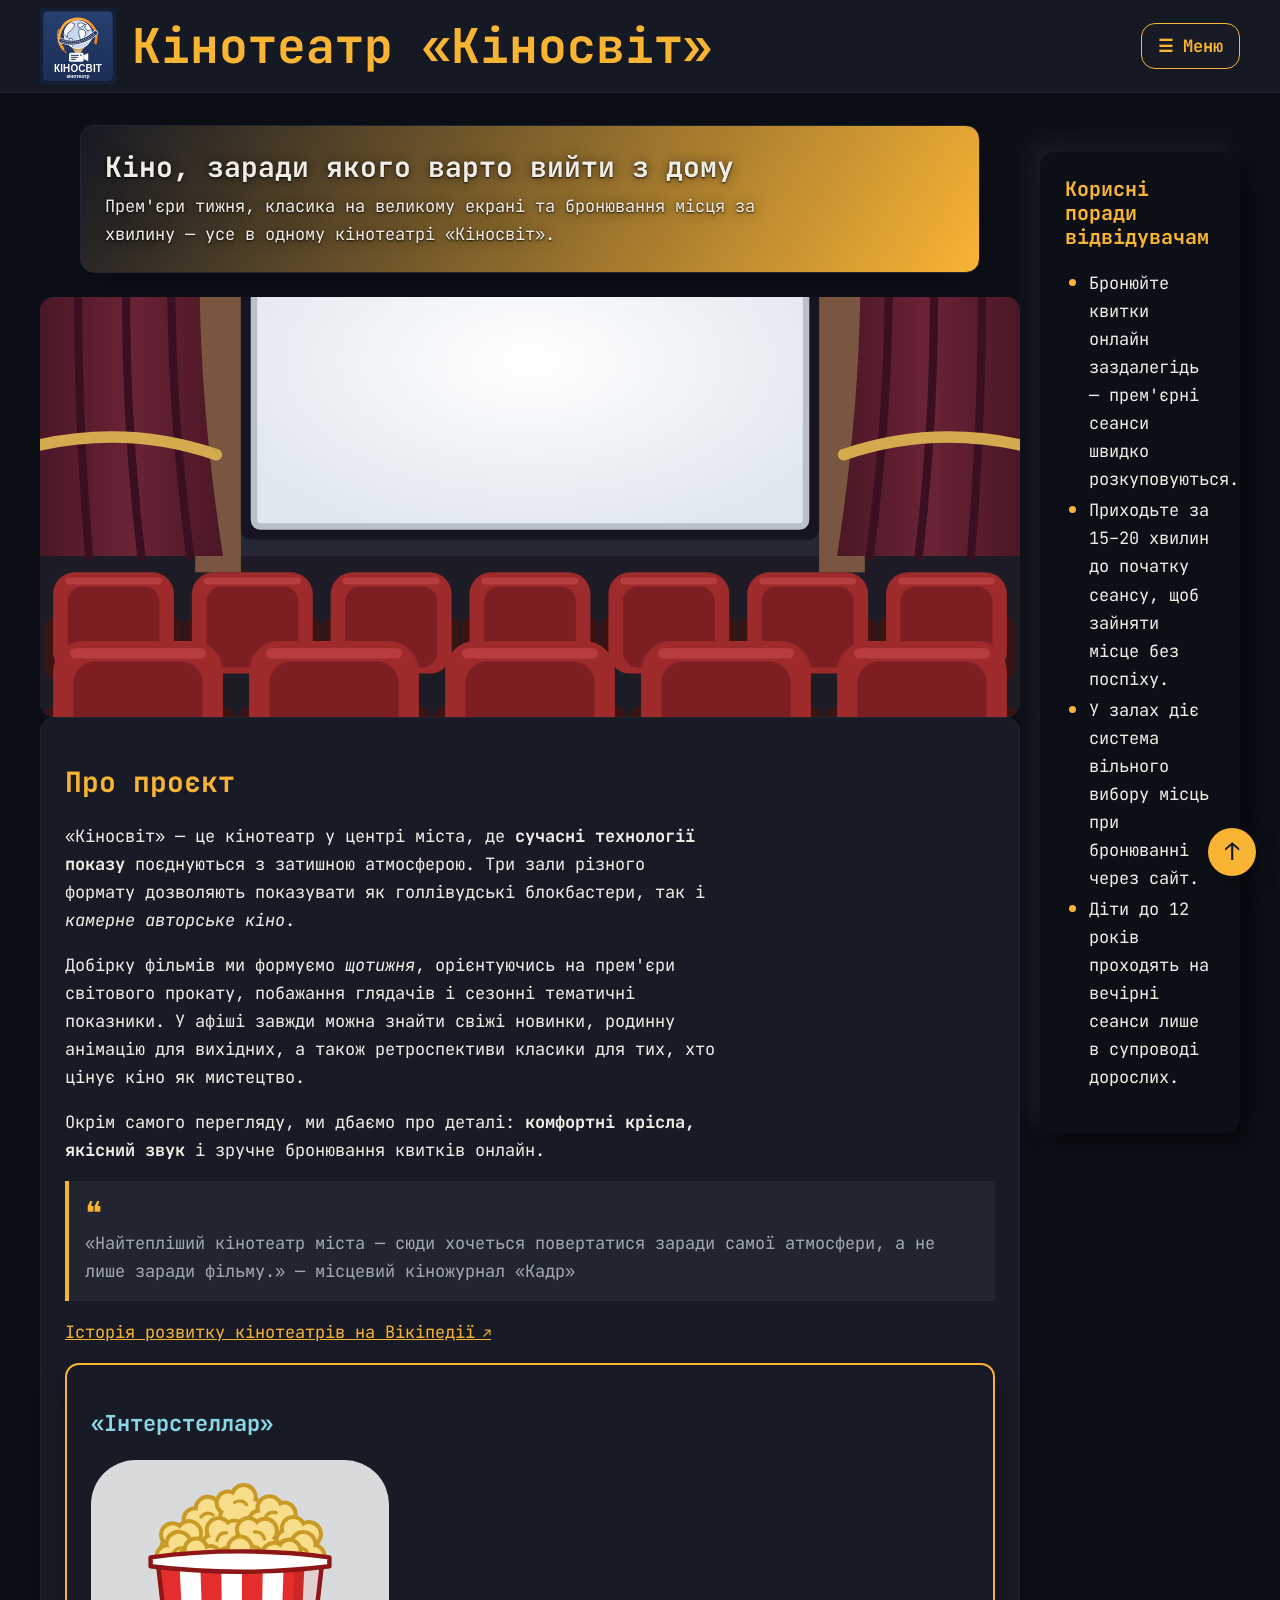
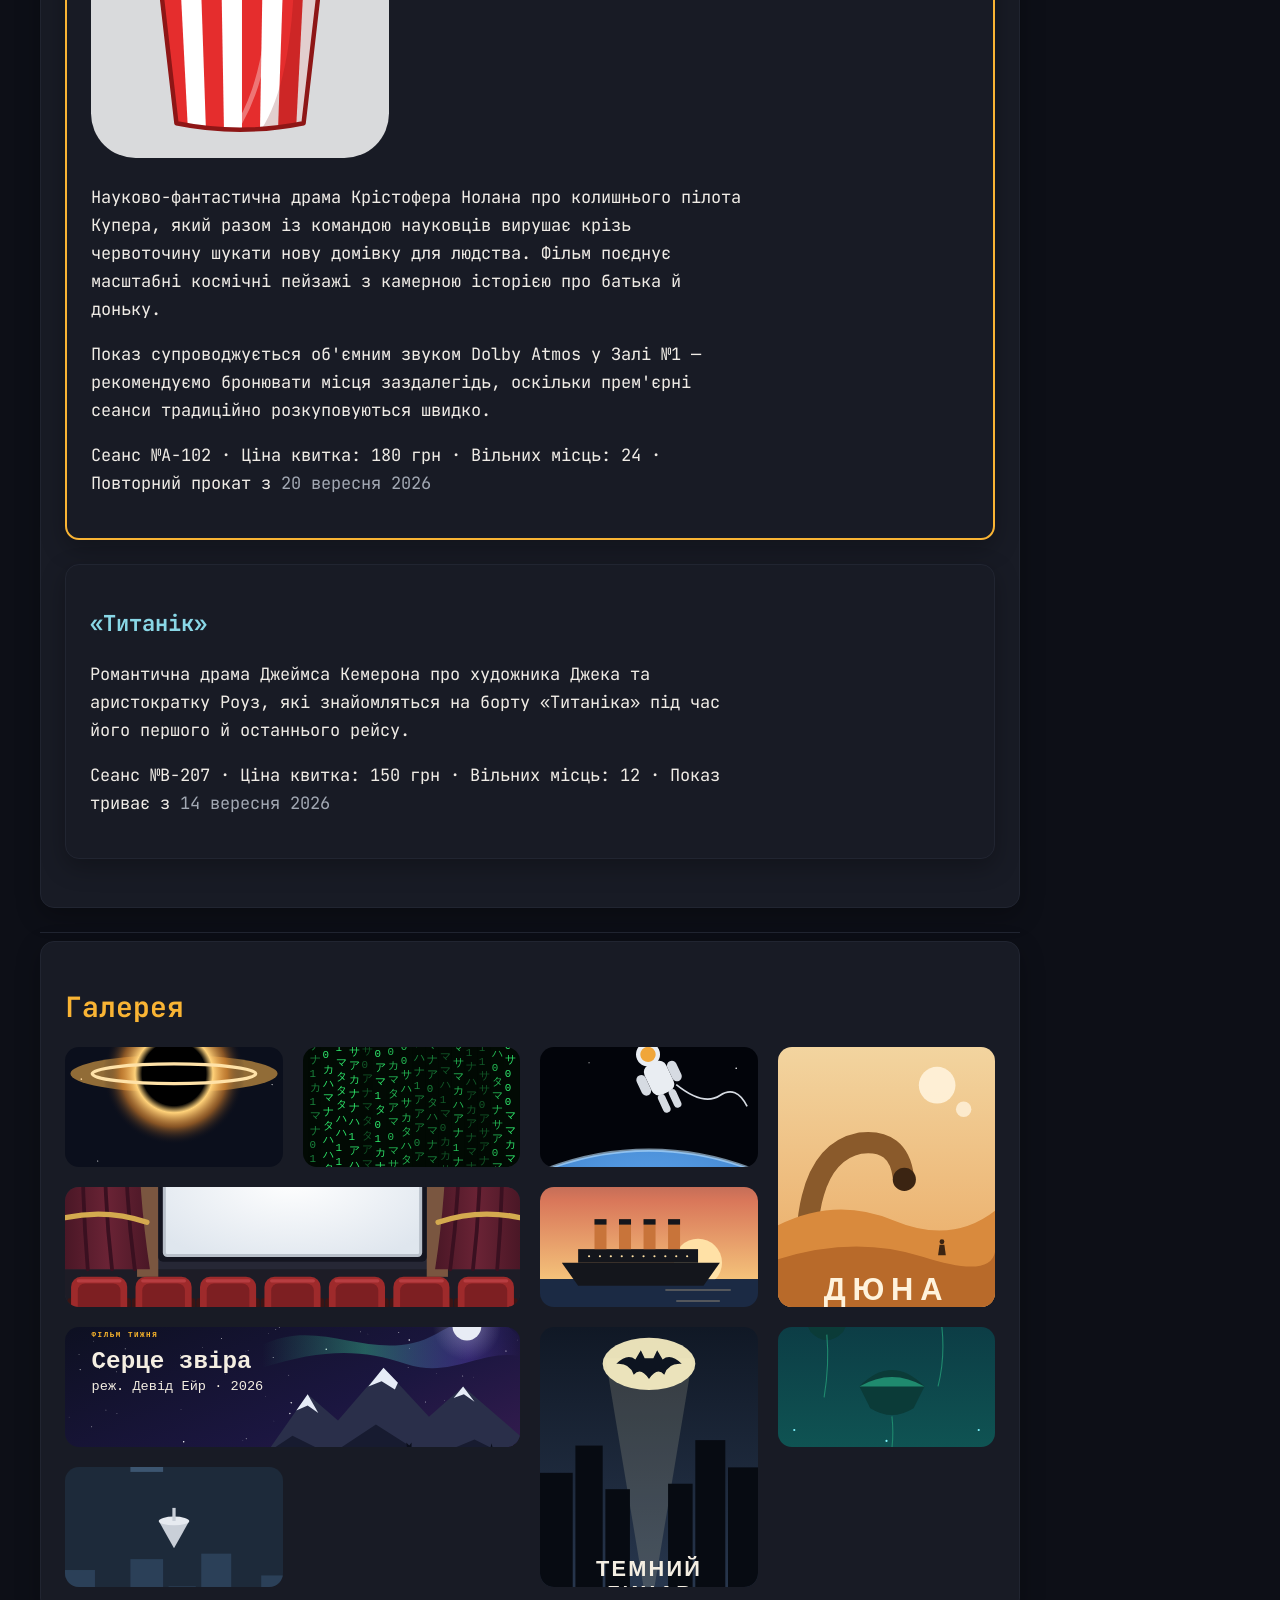
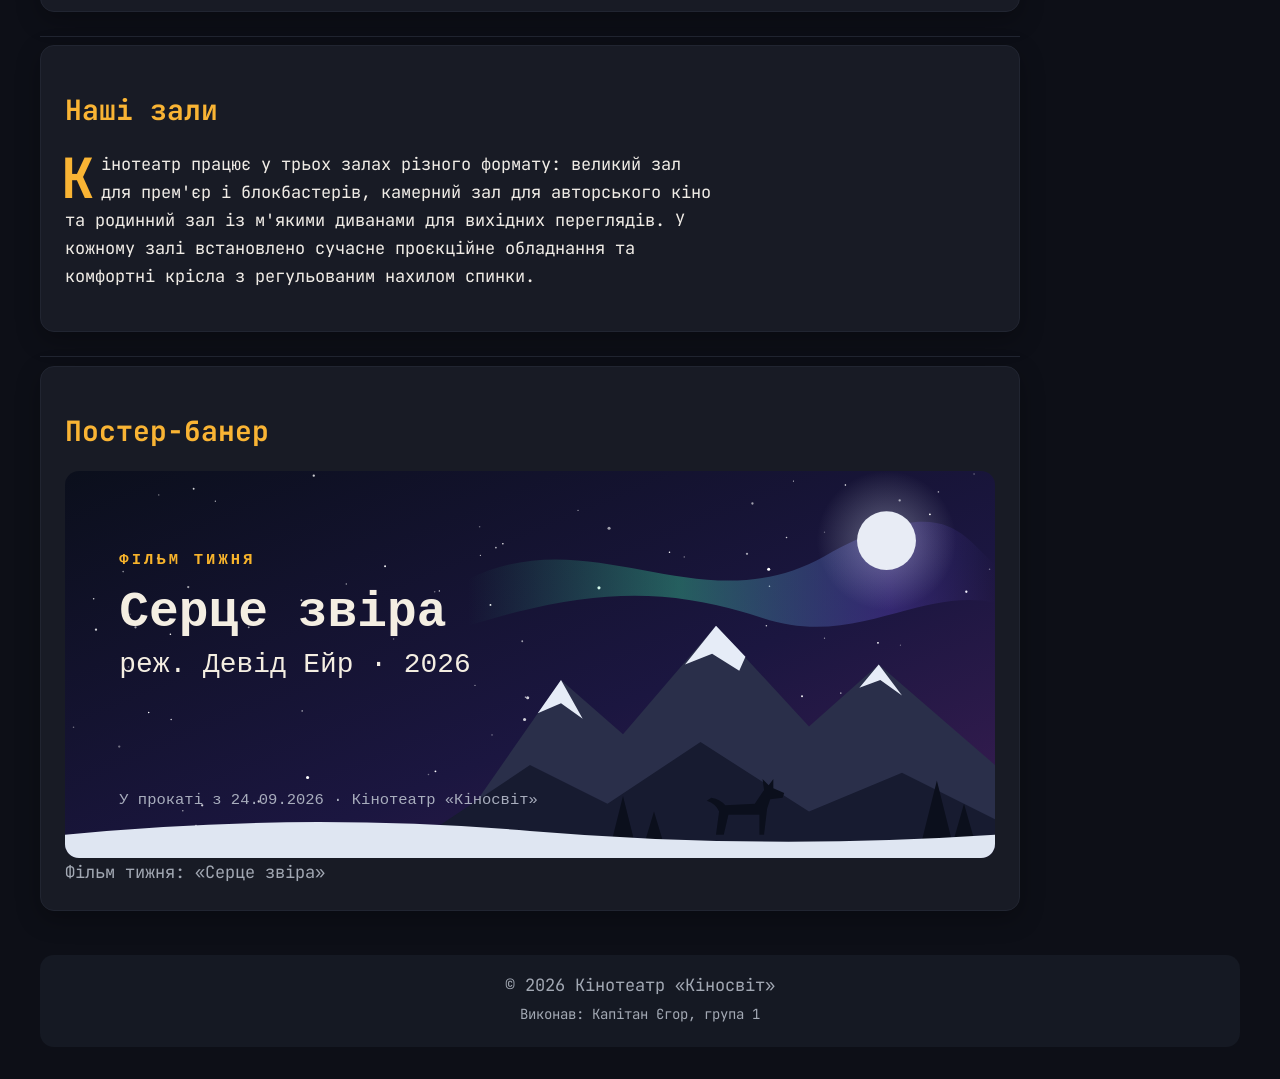
==== commit 62e78204: "Завдання 1-5" ====
--- a/index.html
+++ b/index.html
@@ -2,7 +2,7 @@
 <html lang="uk">
   <head>
     <meta charset="UTF-8" />
-    <meta name="viewport" content="width=device-width, initial-scale=1.0" />
+    <meta name="viewport" content="width=device-width, initial-scale=1" />
     <link rel="stylesheet" href="css/styles.css" />
     <title>Кіносвіт — кінотеатр</title>
     <link rel="icon" href="images/favicon.svg" type="image/svg+xml" />
@@ -13,18 +13,21 @@
         <img src="images/logo.svg" alt="Логотип кінотеатру «Кіносвіт»" width="120" height="120" />
         <h1>Кінотеатр «Кіносвіт»</h1>
       </div>
-      <nav aria-label="Головне меню">
-        <ul class="menu">
-          <li><a href="index.html" class="current">Головна</a></li>
-          <li><a href="index.html#poster-banner">Афіша тижня</a></li>
-          <li><a href="catalog.html">Каталог</a></li>
-          <li><a href="form.html">Бронювання</a></li>
-          <li><a href="index.html#concept">Про кінотеатр</a></li>
-          <li><a href="about.html">Про проєкт</a></li>
-          <li>
-            <button class="theme-toggle" type="button" onclick="document.body.classList.toggle('light-theme')">Тема</button>
-          </li>
-        </ul>
+      <nav class="nav" aria-label="Головне меню">
+        <details>
+          <summary class="nav__toggle">☰ Меню</summary>
+          <ul class="menu nav__list">
+            <li><a href="index.html" class="current">Головна</a></li>
+            <li><a href="index.html#poster-banner">Афіша тижня</a></li>
+            <li><a href="catalog.html">Каталог</a></li>
+            <li><a href="form.html">Бронювання</a></li>
+            <li><a href="index.html#concept">Про кінотеатр</a></li>
+            <li><a href="about.html">Про проєкт</a></li>
+            <li>
+              <button class="theme-toggle" type="button" onclick="document.body.classList.toggle('light-theme')">Тема</button>
+            </li>
+          </ul>
+        </details>
       </nav>
     </header>
 
--- a/css/styles.css
+++ b/css/styles.css
@@ -21,6 +21,26 @@
 *::after {
   box-sizing: border-box;
 }
+
+/* ===== Гнучкі медіа (LR7) =====
+   max-width: 100% не дає картинці, відео чи iframe стати ширшими за свій контейнер:
+   без нього файл завширшки, скажімо, 1200px на екрані в 360px лишається 1200px,
+   розпирає батьківські блоки й тягне за собою горизонтальну прокрутку всієї сторінки.
+   height: auto зберігає пропорції, коли ширину зменшено. */
+img,
+video,
+iframe {
+  max-width: 100%;
+  height: auto;
+}
+
+/* ===== Адаптив (mobile-first) =====
+   база          — телефон,  ≤ 767px
+   min-width: 768px  — планшет, 768–1023px
+   min-width: 1024px — десктоп, ≥ 1024px
+   Правила поза медіазапитами описують телефон: одна колонка, меню стовпчиком
+   по центру. Усе «широке» — лише всередині @media (min-width: …), і кожен
+   медіазапит стоїть одразу під правилами свого компонента. */
 
 :root {
   --color-brand: hsl(225 24% 11%);
@@ -48,8 +68,12 @@
   --container-width: 1200px;
   /* Макет (LR6): кожен gap і кожна ширина треку сітки — лише через ці змінні */
   --gap: 1.25rem; /* єдиний проміжок для всіх сіток і flex-рядів */
-  --min-col: 240px; /* мінімальна ширина колонки каталогу */
-  --sidebar: 260px; /* ширина бічної колонки макета */
+  /* мінімальна ширина колонки каталогу: на телефоні 100% — рівно одна картка в ряд;
+     на планшеті й десктопі її перевизначає медіазапит біля .cards */
+  --min-col: 100%;
+  /* ширина бічної колонки макета на десктопі: 200px — щоб навіть на 1024px
+     у середній колонці вмістилося три картки з кнопкою «Забронювати» */
+  --sidebar: 200px;
   --gallery-row: 120px; /* висота рядка галереї (бонус) */
   --label-col: 14rem; /* ширина колонки підписів у формі (бонус) */
   --shadow: 0 8px 24px rgb(0 0 0 / 28%);
@@ -85,12 +109,27 @@
   --banner-text-shadow: 0 1px 2px rgb(255 255 255 / 80%);
 }
 
+/* Шапка липка на всіх ширинах, тож при переході за якорем (#poster-banner, #goal…)
+   браузер прокручував би секцію під шапку. --sticky-offset — висота шапки з запасом:
+   scroll-padding-top залишає стільки місця зверху для якорів, і на стільки ж
+   опускається липка бічна колонка. Шапка на різних ширинах різної висоти,
+   тому значення міняють медіазапити. */
 html {
+  --sticky-offset: 11rem; /* телефон: назва і згорнуте меню «☰ Меню», ≈160px */
   scroll-behavior: smooth;
-  /* Шапка липка, тож при переході за якорем (#poster-banner, #goal…) браузер
-     прокручує секцію до самого верху — під шапку. scroll-padding-top залишає
-     зверху місце на висоту шапки (≈160px), і заголовок секції видно повністю. */
-  scroll-padding-top: 11rem;
+  scroll-padding-top: var(--sticky-offset);
+}
+
+@media (min-width: 768px) {
+  html {
+    --sticky-offset: 12rem; /* планшет: назва й меню в рядок, ≈171px */
+  }
+}
+
+@media (min-width: 1024px) {
+  html {
+    --sticky-offset: 9.5rem; /* десктоп: ≈132px */
+  }
 }
 
 /* ===== Притиснутий футер (LR6) =====
@@ -129,7 +168,8 @@
    <header> усередині карток фільмів на головній.
    Фон --color-brand непрозорий, тож прокручений вміст не просвічує крізь шапку.
    Вертикальні відступи — var(--space-sm), горизонтальні вирівнюють вміст шапки
-   по ширині основного контейнера, як і раніше. */
+   по ширині основного контейнера, як і раніше.
+   Шапка липка на всіх трьох розкладках. */
 body > header {
   position: sticky;
   top: 0;
@@ -146,14 +186,24 @@
   scroll-margin-top: 1000vh;
 }
 
-/* Шапка на Flexbox (LR6): два блоки — назва з логотипом ліворуч і меню праворуч.
-   Розсуває їх justify-content: space-between, а не float чи порожні відступи. */
+/* Шапка на Flexbox (LR6). Телефон: назва з логотипом і меню стовпчиком по центру. */
 .site-header {
   display: flex;
+  flex-direction: column;
   align-items: center;
-  justify-content: space-between;
   gap: var(--gap);
   border-bottom: 1px solid var(--color-surface-raised);
+  text-align: center;
+}
+
+/* Від планшета — два блоки в рядок: назва ліворуч, меню праворуч.
+   Розсуває їх justify-content: space-between, а не float чи порожні відступи. */
+@media (min-width: 768px) {
+  .site-header {
+    flex-direction: row;
+    justify-content: space-between;
+    text-align: left;
+  }
 }
 
 /* Логотип і назва сайту — один блок, теж рядком через flex */
@@ -163,7 +213,11 @@
   gap: var(--space-md);
 }
 
+/* Логотип має свій фіксований розмір, тому загальне img { max-width: 100% } йому
+   скидаємо: з ним браузер вважав логотип «стискуваним», недооцінював мінімальну
+   ширину блока з назвою, і на планшеті назва заїжджала під меню */
 .site-header__brand img {
+  max-width: none;
   width: 76px;
   height: 76px;
   object-fit: contain;
@@ -177,31 +231,86 @@
   line-height: 1.2;
 }
 
+/* Розміри заголовків плавно ростуть із шириною вікна між двома межами
+   (замість фіксованих rem): на телефоні менші, на десктопі — як раніше */
 h1 {
-  font-size: 2.25rem;
+  font-size: clamp(1.75rem, 1.25rem + 2vw, 2.25rem);
 }
 
 h2 {
-  font-size: 1.75rem;
+  font-size: clamp(1.4rem, 1.1rem + 1.25vw, 1.75rem);
 }
 
 h3 {
-  font-size: 1.375rem;
+  font-size: clamp(1.15rem, 1rem + 0.6vw, 1.375rem);
 }
 
 body > header h1 {
   margin: 0;
 }
 
-/* Меню на Flexbox: пункти стоять рядком, проміжки між ними дає gap на ul,
-   тож у li більше немає ні inline-block, ні margin.
-   Якщо поруч із назвою місця на всі пункти не вистачає, вони переносяться
-   на другий рядок, але лишаються притиснутими праворуч (flex-end).
+/* ===== Меню, що складається на телефоні (LR7) =====
+   Список меню загорнуто в <details>: на телефоні видно лише кнопку «☰ Меню»
+   (summary), а натискання — мишею, пальцем, Enter чи Space — розгортає список.
+   Усе це вміє сам браузер, без JavaScript. */
+
+/* Телефон: меню займає всю ширину шапки під назвою */
+.nav {
+  align-self: stretch;
+}
+
+/* Загальне правило details з LR2 (акторський склад у каталозі) дає фон і відступи —
+   для меню в шапці вони не потрібні */
+.nav details {
+  margin: 0;
+  padding: 0;
+  border-radius: 0;
+  background: none;
+}
+
+/* summary як кнопка: фон, рамка, відступи, курсор-рука і висота не менше 44px —
+   мінімум, у який зручно влучити пальцем */
+.nav__toggle {
+  display: flex;
+  align-items: center;
+  justify-content: center;
+  min-height: 44px;
+  padding: var(--space-sm) var(--space-md);
+  border: 1px solid var(--color-accent);
+  border-radius: var(--radius);
+  background: var(--color-surface);
+  color: var(--color-accent);
+  font-weight: 700;
+  cursor: pointer;
+  /* Прибираємо стандартний трикутник summary — його замінює значок ☰ */
+  list-style: none;
+}
+
+.nav__toggle::-webkit-details-marker {
+  display: none;
+}
+
+.nav__toggle:hover {
+  background: var(--color-surface-raised);
+}
+
+/* Видимий фокус для клавіатури: Tab доводить фокус до summary, Enter/Space розгортає */
+.nav__toggle:focus-visible {
+  outline: 3px solid var(--color-accent);
+  outline-offset: 3px;
+}
+
+.nav details[open] > .nav__toggle {
+  margin-bottom: var(--space-sm);
+}
+
+/* Меню на Flexbox: проміжки між пунктами дає gap на ul,
+   тож у li немає ні inline-block, ні margin.
+   Телефон: пункти стовпчиком, кожен на всю ширину.
    Фон меню — --color-brand (LR4). */
 .menu {
   display: flex;
-  flex-wrap: wrap;
-  justify-content: flex-end;
+  flex-direction: column;
   gap: var(--space-sm);
   margin: 0;
   padding: 0;
@@ -210,10 +319,43 @@
   list-style: none;
 }
 
-/* Посилання — «плитки»: display: block і padding, тож клікабельна вся область пункту.
+/* Від планшета кнопка «☰ Меню» не потрібна: меню — горизонтальний ряд праворуч
+   від назви, перенесені пункти теж притиснуті праворуч.
+   <details> у HTML без атрибута open (інакше на телефоні меню відкривалося б
+   розгорнутим і липка шапка закривала б пів екрана), тому вміст закритого
+   <details> показуємо через псевдоелемент ::details-content. Браузер, який його
+   не знає, просто лишить на широкому екрані кнопку «☰ Меню» — меню не зникне. */
+@media (min-width: 768px) {
+  .nav {
+    align-self: auto;
+  }
+
+  .nav details > .nav__list {
+    flex-direction: row;
+    flex-wrap: wrap;
+    justify-content: flex-end;
+  }
+
+  @supports selector(::details-content) {
+    .nav__toggle {
+      display: none;
+    }
+
+    .nav details::details-content {
+      content-visibility: visible;
+      display: contents;
+    }
+  }
+}
+
+/* Посилання — «плитки»: padding і висота не менше 44px, тож клікабельна вся область
+   пункту. flex — щоб текст стояв по центру плитки.
    :any-link — щоб це правило не перебивалося загальними a:link / a:visited нижче */
 .menu a:any-link {
-  display: block;
+  display: flex;
+  align-items: center;
+  justify-content: center;
+  min-height: 44px;
   padding: var(--space-sm) var(--space-md);
   /* «Плитка»: власний фон і рамка, щоб пункт було видно як кнопку, а не голий текст */
   border: 1px solid var(--color-surface-raised);
@@ -263,26 +405,70 @@
 /* ===== Макет сторінки (LR6): grid-template-areas =====
    Шапка лишається ПОЗА .layout: липкий елемент «їздить» лише в межах свого
    батька, і всередині сітки він був би заперт у своєму короткому рядку. */
+/* База — телефон: одна колонка, зони одна під одною */
 .layout {
   /* Росте на всю вільну висоту body (див. «Притиснутий футер») */
   flex: 1;
   display: grid;
-  grid-template-columns: var(--sidebar) 1fr var(--sidebar);
+  gap: var(--gap);
+  grid-template-columns: 1fr;
   grid-template-areas:
-    "nav  main side"
-    "foot foot foot";
+    "nav"
+    "main"
+    "side"
+    "foot";
   /* Самого flex: 1 мало: рядки сітки за замовчуванням auto, і рядок foot лишився б
-     одразу під вмістом. 1fr віддає все зайве місце рядку з вмістом, foot — по вмісту */
-  grid-template-rows: 1fr auto;
-  gap: var(--gap);
-}
-
-/* Головна: дві колонки — вміст і поради, без бічної навігації */
+     одразу під вмістом. 1fr віддає все зайве місце рядку з вмістом, решта — по вмісту */
+  grid-template-rows: auto 1fr auto auto;
+}
+
+/* Головна: без бічної навігації — вміст, поради, підвал */
 .layout--home {
-  grid-template-columns: 1fr var(--sidebar);
   grid-template-areas:
-    "main side"
-    "foot foot";
+    "main"
+    "side"
+    "foot";
+  grid-template-rows: 1fr auto auto;
+}
+
+/* Планшет: дві зони. Рубрики — рядком на всю ширину зверху,
+   під ними каталог (2/3) і фільтр (1/3); на головній — вміст і поради поруч */
+@media (min-width: 768px) {
+  .layout {
+    grid-template-columns: 2fr 1fr;
+    grid-template-areas:
+      "nav  nav"
+      "main side"
+      "foot foot";
+    grid-template-rows: auto 1fr auto;
+  }
+
+  .layout--home {
+    grid-template-areas:
+      "main side"
+      "foot foot";
+    grid-template-rows: 1fr auto;
+  }
+}
+
+/* Десктоп: каталог у три колонки — рубрики, картки, фільтр.
+   Головну треба повторити: правило .layout тут стоїть пізніше за планшетне
+   .layout--home і з такою самою специфічністю перебило б його */
+@media (min-width: 1024px) {
+  .layout {
+    grid-template-columns: var(--sidebar) 1fr var(--sidebar);
+    grid-template-areas:
+      "nav  main side"
+      "foot foot foot";
+    grid-template-rows: 1fr auto;
+  }
+
+  .layout--home {
+    grid-template-columns: 1fr var(--sidebar);
+    grid-template-areas:
+      "main side"
+      "foot foot";
+  }
 }
 
 /* Бічні колонки не розтягуються на всю висоту каталогу, а мають висоту свого вмісту */
@@ -293,12 +479,14 @@
 
 /* Елемент сітки за замовчуванням не стискається вужче за свій вміст (min-width: auto),
    тож широка таблиця розсунула б колонку 1fr. min-width: 0 дозволяє колонці
-   лишатися своєї ширини, а таблиця прокручується всередині своєї секції */
+   лишатися своєї ширини, а таблиця прокручується всередині своєї обгортки */
 .layout__main {
   min-width: 0;
 }
 
-#movies-table {
+/* Обгортка таблиці (LR7): на вузькому екрані вбік прокручується лише таблиця,
+   а не вся сторінка */
+.table-wrap {
   overflow-x: auto;
 }
 
@@ -316,6 +504,21 @@
   margin: 0;
   padding: 0;
   list-style: none;
+}
+
+/* Планшет: рубрики займають рядок на всю ширину, тож стоять горизонтально;
+   на десктопі вони знову у вузькій лівій колонці — стовпчиком */
+@media (min-width: 768px) {
+  .layout__nav ul {
+    flex-direction: row;
+    flex-wrap: wrap;
+  }
+}
+
+@media (min-width: 1024px) {
+  .layout__nav ul {
+    flex-direction: column;
+  }
 }
 
 .layout__nav a:any-link {
@@ -361,29 +564,6 @@
   display: none;
 }
 
-/* На вузькому екрані три колонки не вміщаються — зони стають одна під одною.
-   HTML не змінюється, переписується лише схема */
-@media (max-width: 900px) {
-  /* Росте рядок main, решта — по вмісту */
-  .layout {
-    grid-template-columns: 1fr;
-    grid-template-areas:
-      "nav"
-      "main"
-      "side"
-      "foot";
-    grid-template-rows: auto 1fr auto auto;
-  }
-
-  .layout--home {
-    grid-template-areas:
-      "main"
-      "side"
-      "foot";
-    grid-template-rows: 1fr auto auto;
-  }
-}
-
 section,
 article,
 .layout__nav,
@@ -391,12 +571,24 @@
 form,
 #contents {
   margin-block: 0 var(--space-lg);
-  padding: var(--space-lg);
+  padding: var(--space-md);
   border: 1px solid var(--color-surface-raised);
   border-radius: var(--radius);
   background: var(--color-surface);
   /* Якщо --shadow не оголошено, браузер використає тінь із запасного значення. */
   box-shadow: var(--shadow, 0 2px 8px rgb(0 0 0 / 10%));
+}
+
+/* Від планшета місця більше — внутрішні відступи блоків ширші */
+@media (min-width: 768px) {
+  section,
+  article,
+  .layout__nav,
+  .layout__aside,
+  form,
+  #contents {
+    padding: var(--space-lg);
+  }
 }
 
 article > header {
@@ -889,6 +1081,23 @@
   gap: var(--gap);
   /* Відступ від заголовка «Каталог» — через padding: вертикальні margin у роботі лише знизу */
   padding-top: var(--space-sm);
+}
+
+/* Кількістю карток у ряду керуємо лише значенням --min-col, а не числом колонок.
+   Відсоток у minmax() рахується від ширини самої сітки, тож «половина ширини
+   мінус один gap» вміщується рівно двічі, а «третина мінус два gap» — рівно тричі,
+   на будь-якій ширині всередині порогу. На телефоні --min-col: 100% (з :root) —
+   одна картка. */
+@media (min-width: 768px) {
+  .cards {
+    --min-col: calc((100% - var(--gap)) / 2);
+  }
+}
+
+@media (min-width: 1024px) {
+  .cards {
+    --min-col: calc((100% - 2 * var(--gap)) / 3);
+  }
 }
 
 .card {
@@ -994,10 +1203,13 @@
 
 .card__action:any-link {
   display: block;
-  padding: var(--space-sm) var(--space-md);
+  /* Компактна кнопка: на десктопі в ряду три картки, і на 1024px картка
+     лише ~150px завширшки — з ширшими відступами «Забронювати» обрізалося */
+  padding: var(--space-sm);
   border-radius: calc(var(--radius) / 2);
   background: var(--color-accent);
   color: var(--color-brand);
+  font-size: 0.875rem;
   font-weight: 700;
   text-align: center;
   text-decoration: none;
@@ -1011,9 +1223,11 @@
 
 /* «Швидкий перегляд» — другорядна дія, тому лише з рамкою, без заливки */
 .card__preview {
+  padding: var(--space-sm);
   border-color: var(--color-accent);
   background: transparent;
   color: var(--color-accent);
+  font-size: 0.875rem;
 }
 
 .card__preview:hover,
@@ -1199,42 +1413,6 @@
 }
 */
 
-@media (max-width: 600px) {
-  /* На телефоні шапка з шістьма пунктами меню займає майже пів екрана,
-     тому тут вона не липка, а прокручується разом зі сторінкою */
-  html {
-    scroll-padding-top: var(--space-md);
-  }
-
-  body > header {
-    position: static;
-  }
-
-  /* На вузькому екрані назва й меню вже не вміщаються поруч — ставимо їх стовпчиком */
-  .site-header {
-    flex-direction: column;
-    text-align: center;
-  }
-
-  .menu {
-    justify-content: center;
-  }
-
-  section,
-  article,
-  .layout__nav,
-  .layout__aside,
-  form,
-  #contents {
-    padding: var(--space-md);
-  }
-
-  table {
-    display: block;
-    overflow-x: auto;
-  }
-}
-
 /* ===== Демонстрація: схлопування відступів ===== */
 
 /* Схлопування вертикальних відступів (margin collapse).
@@ -1275,6 +1453,9 @@
    Кнопка виглядає як решта «плиток» меню. */
 .theme-toggle {
   display: block;
+  /* На телефоні — на всю ширину стовпчика меню і не нижча за 44px, як інші пункти */
+  width: 100%;
+  min-height: 44px;
   padding: var(--space-sm) var(--space-md);
   border: 1px solid var(--color-accent);
   border-radius: var(--radius);
@@ -1288,16 +1469,22 @@
 }
 
 /* --- Бонус 2. Щільна галерея ---
-   Чотири колонки, рядки однакової висоти; широкі кадри займають дві колонки,
-   високі — два рядки. grid-auto-flow: row dense дозволяє браузеру
-   заповнювати «дірки», які лишилися перед великими кадрами, меншими кадрами,
-   що стоять у HTML пізніше. */
+   На телефоні дві колонки, від планшета — чотири; рядки однакової висоти;
+   широкі кадри займають дві колонки, високі — два рядки.
+   grid-auto-flow: row dense дозволяє браузеру заповнювати «дірки», які лишилися
+   перед великими кадрами, меншими кадрами, що стоять у HTML пізніше. */
 .gallery {
   display: grid;
-  grid-template-columns: repeat(4, 1fr);
+  grid-template-columns: repeat(2, 1fr);
   grid-auto-rows: var(--gallery-row);
   grid-auto-flow: row dense;
   gap: var(--gap);
+}
+
+@media (min-width: 768px) {
+  .gallery {
+    grid-template-columns: repeat(4, 1fr);
+  }
 }
 
 .gallery__item {
@@ -1327,13 +1514,14 @@
 
 /* --- Бонус 4. Липка бічна колонка ---
    Фільтр за жанром прокручується разом зі сторінкою, але зупиняється під шапкою
-   (шапка заввишки ~132px, тож top трохи більший).
+   (top — висота шапки з запасом, --sticky-offset).
    align-self: start обов'язковий: без нього грид-елемент розтягнутий на всю
    висоту своєї області (рядка з каталогом), тобто вже займає все місце,
    і «їздити» всередині неї йому нікуди — липкість не спрацьовує. */
 .layout__aside {
   position: sticky;
-  top: 9rem;
+  /* Під шапкою: той самий відступ, що й для якорів (див. html) */
+  top: var(--sticky-offset);
   align-self: start;
 }
 
@@ -1346,16 +1534,17 @@
    Розмітку з LR3 не змінено: <p> навколо пари «підпис + поле» стає
    display: contents (зникає як коробка, і label з полем стають клітинками сітки),
    а <br> між ними більше не потрібен. */
+/* Телефон: одна колонка — підпис над полем */
 form {
   display: grid;
-  grid-template-columns: var(--label-col) 1fr;
+  grid-template-columns: 1fr;
   gap: var(--space-md) var(--gap);
 }
 
 form fieldset {
   display: grid;
   grid-column: 1 / -1;
-  grid-template-columns: var(--label-col) 1fr;
+  grid-template-columns: 1fr;
   gap: var(--space-md) var(--gap);
   align-items: center;
 }
@@ -1368,30 +1557,22 @@
   display: none;
 }
 
-/* Перемикачі й прапорці — у правій колонці, під полями */
-form label:has(> input[type="radio"]),
-form label:has(> input[type="checkbox"]) {
-  grid-column: 2;
-}
-
-/* Кнопка відправлення розтягнута на обидві колонки, «Скинути» — під нею */
+/* Кнопка відправлення розтягнута на всю ширину (на планшеті — на обидві колонки),
+   «Скинути» — під нею */
 form button {
   grid-column: 1 / -1;
 }
 
-@media (max-width: 600px) {
-  /* На телефоні — одна колонка, як на звичайному потоці */
+/* Від планшета — дві колонки: підписи ліворуч, поля праворуч,
+   перемикачі й прапорці — у правій колонці під полями */
+@media (min-width: 768px) {
   form,
   form fieldset {
-    grid-template-columns: 1fr;
+    grid-template-columns: var(--label-col) 1fr;
   }
 
   form label:has(> input[type="radio"]),
   form label:has(> input[type="checkbox"]) {
-    grid-column: auto;
-  }
-
-  .gallery {
-    grid-template-columns: repeat(2, 1fr);
-  }
-}
+    grid-column: 2;
+  }
+}
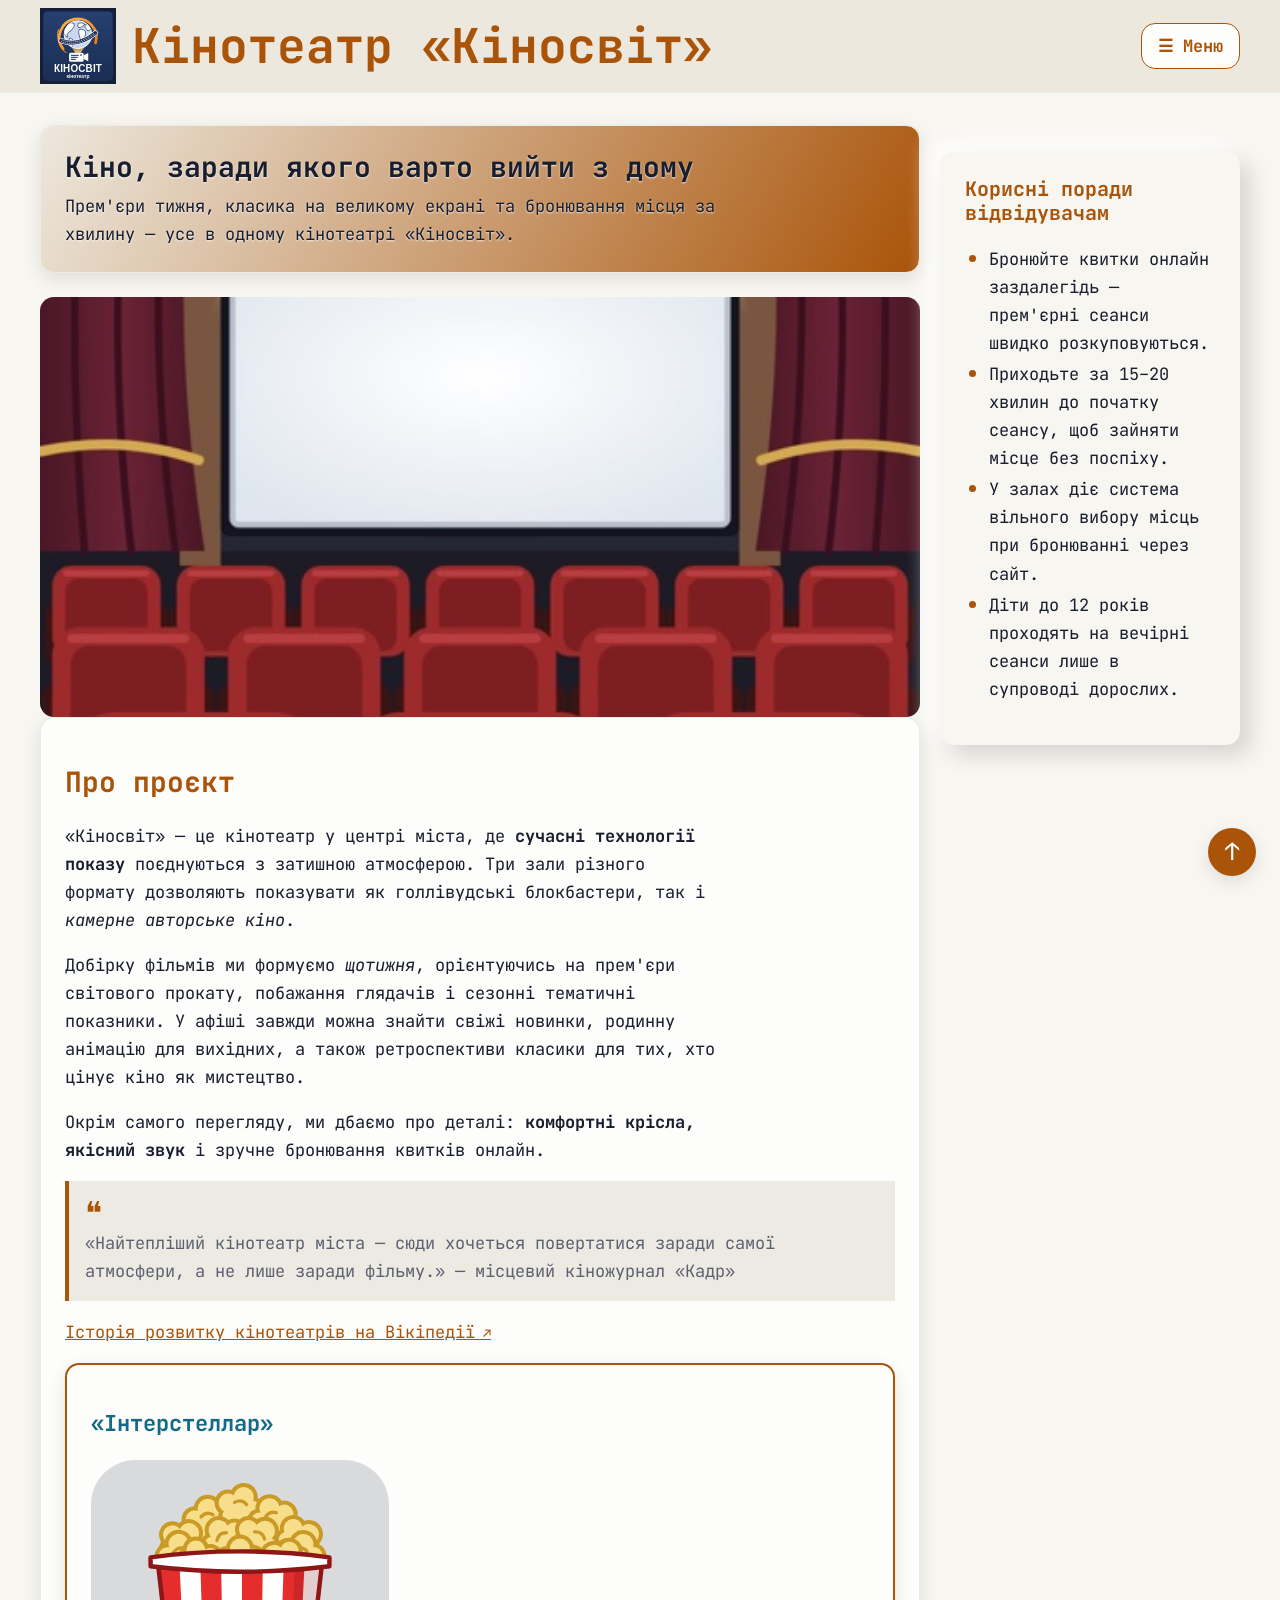
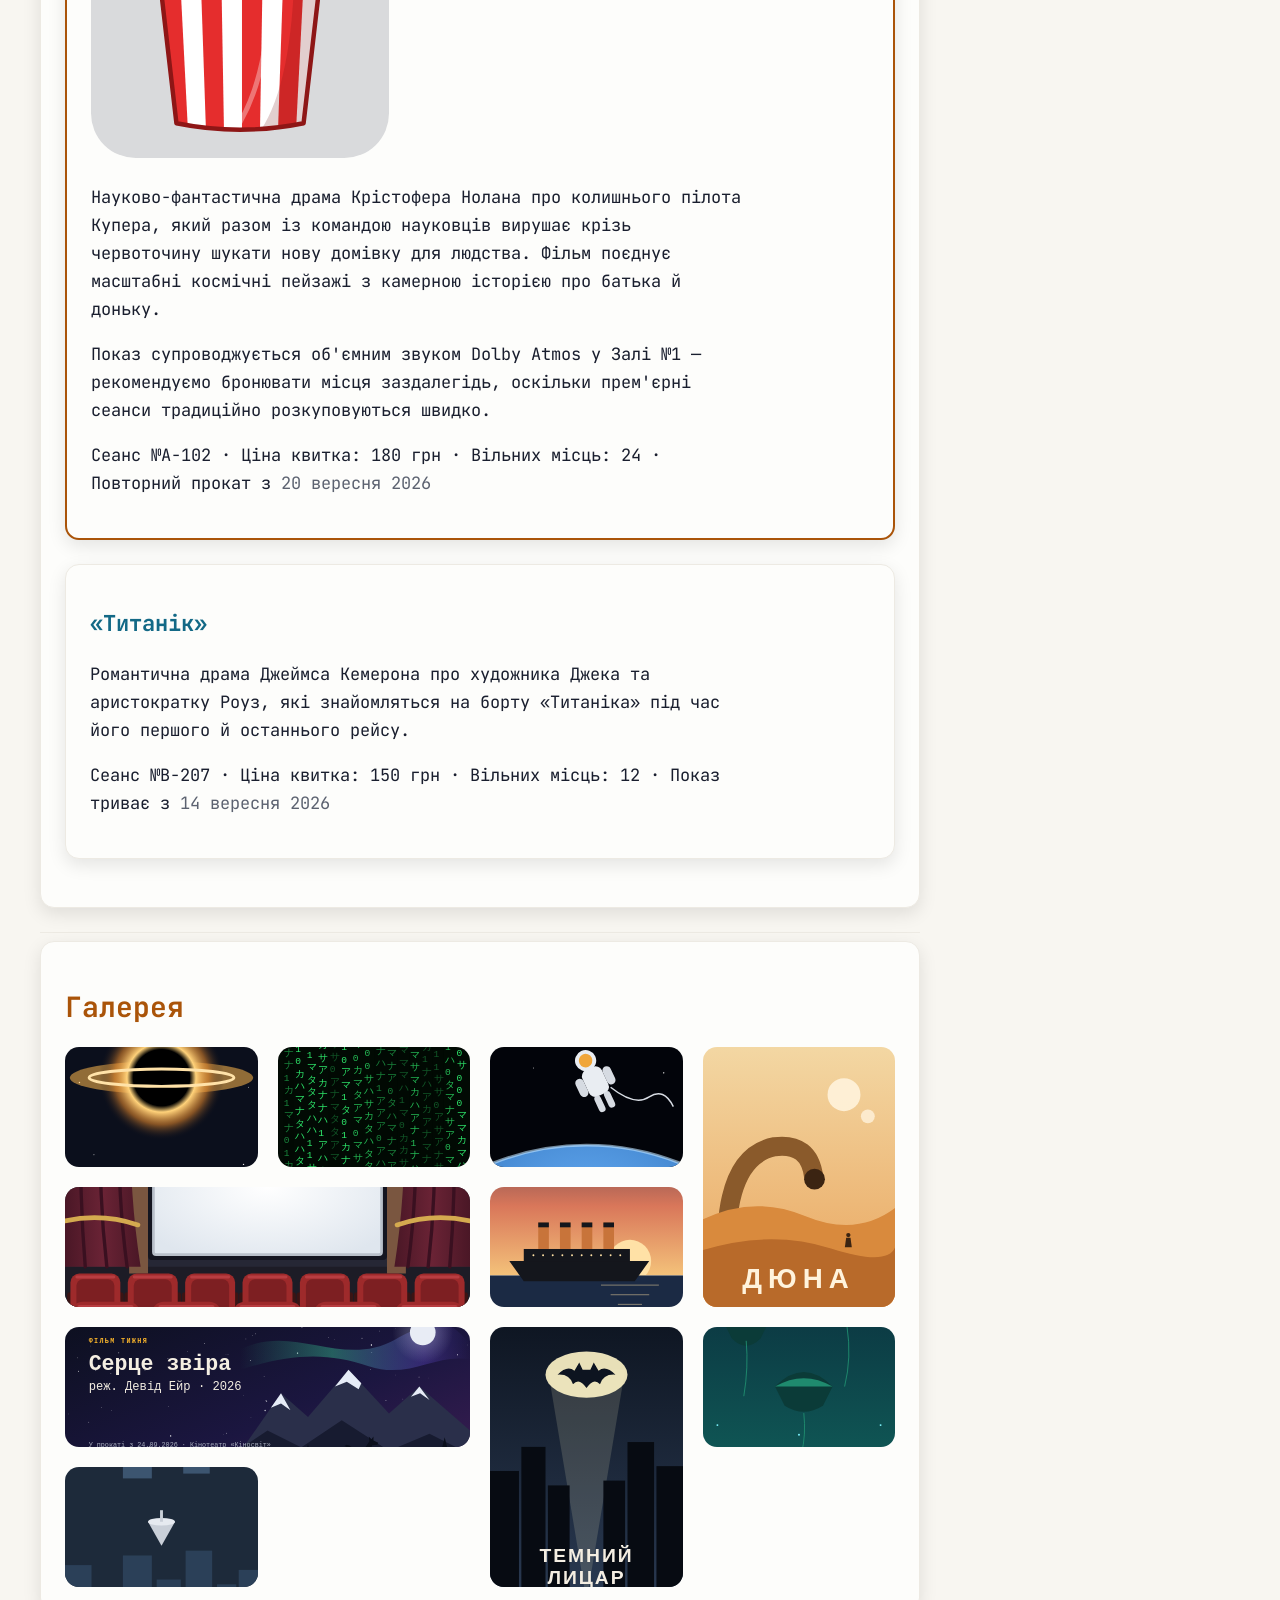
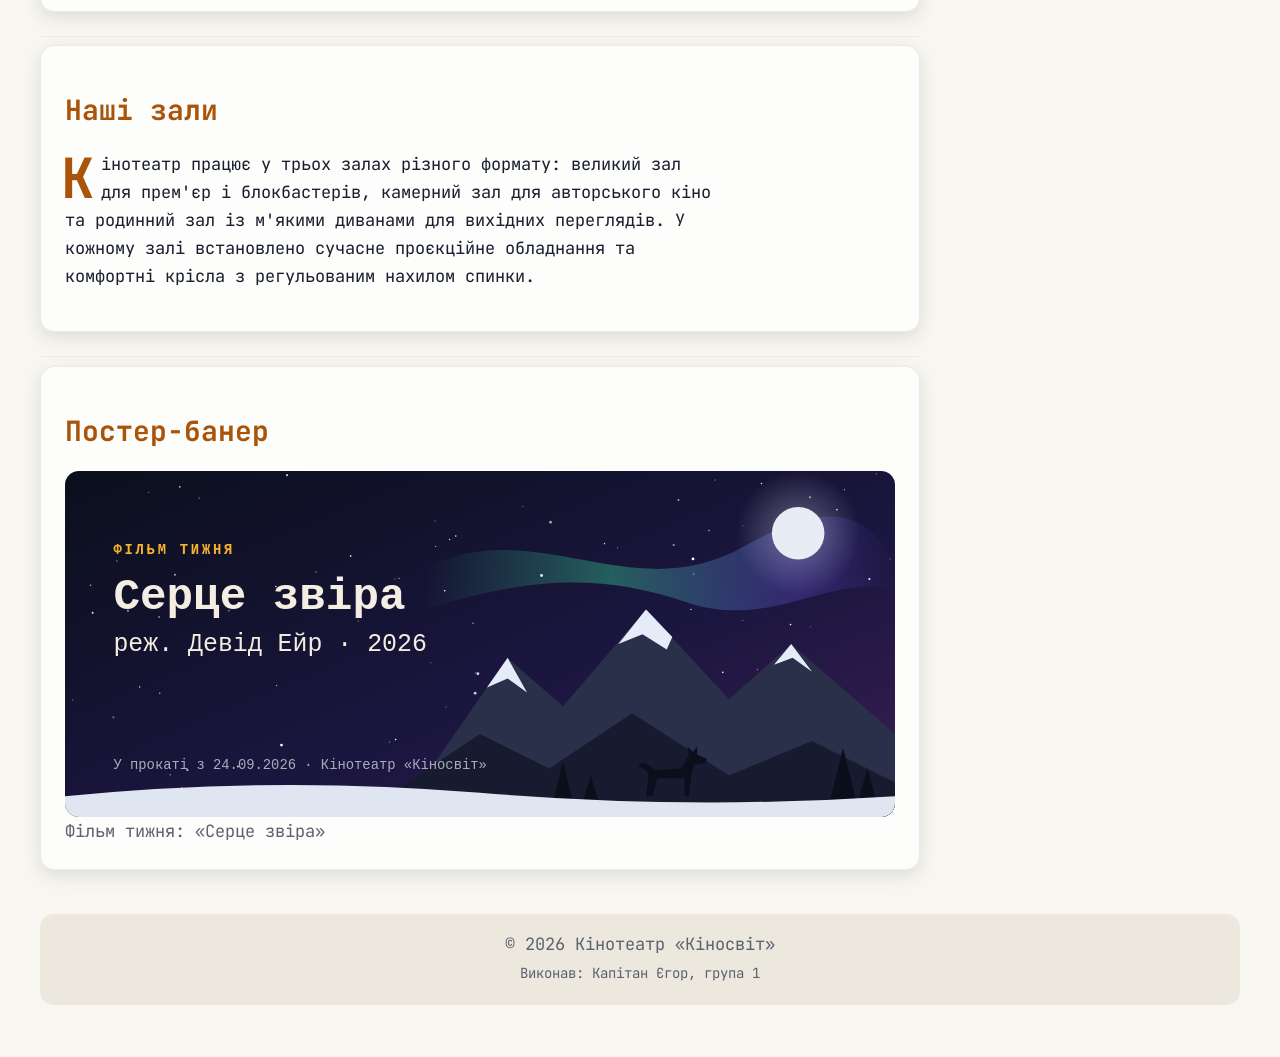
==== commit 21180d1a: "Бонуси LR7: контейнерний запит, тема з системи, скелет, srcset, друк" ====
--- a/index.html
+++ b/index.html
@@ -24,7 +24,7 @@
             <li><a href="index.html#concept">Про кінотеатр</a></li>
             <li><a href="about.html">Про проєкт</a></li>
             <li>
-              <button class="theme-toggle" type="button" onclick="document.body.classList.toggle('light-theme')">Тема</button>
+              <button class="theme-toggle" type="button" onclick="document.body.classList.toggle('alt-theme')">Тема</button>
             </li>
           </ul>
         </details>
@@ -41,11 +41,25 @@
           </p>
         </section>
 
+        <!-- Адаптивне зображення: три растрові копії різної ширини (w), а sizes
+             підказує, яку ширину картинка займе на кожному з порогів —
+             телефон: уся ширина мінус поля; планшет: 2/3 (колонка вмісту 2fr);
+             десктоп: ширина макета мінус колонка порад (300px) і проміжок -->
         <img
-          src="images/cinema-hall.svg"
+          src="images/cinema-hall-960.jpg"
+          srcset="
+            images/cinema-hall-480.jpg   480w,
+            images/cinema-hall-960.jpg   960w,
+            images/cinema-hall-1600.jpg 1600w
+          "
+          sizes="
+            (min-width: 1024px) calc(min(1200px, 100vw - 32px) - 320px),
+            (min-width: 768px) calc((100vw - 52px) * 2 / 3),
+            calc(100vw - 32px)
+          "
           alt="Зала кінотеатру «Кіносвіт» з великим світним екраном і рядами червоних крісел"
-          width="298"
-          height="298"
+          width="1600"
+          height="1600"
         />
 
         <section id="concept">
--- a/css/styles.css
+++ b/css/styles.css
@@ -45,6 +45,7 @@
 :root {
   --color-brand: hsl(225 24% 11%);
   --color-accent: hsl(39 94% 59%);
+  --color-on-accent: hsl(225 24% 11%);
   --color-bg: hsl(225 28% 7%);
   --color-surface: hsl(225 22% 12%);
   --color-surface-raised: hsl(225 19% 16%);
@@ -68,15 +69,20 @@
   --container-width: 1200px;
   /* Макет (LR6): кожен gap і кожна ширина треку сітки — лише через ці змінні */
   --gap: 1.25rem; /* єдиний проміжок для всіх сіток і flex-рядів */
-  /* мінімальна ширина колонки каталогу: на телефоні 100% — рівно одна картка в ряд;
-     на планшеті й десктопі її перевизначає медіазапит біля .cards */
-  --min-col: 100%;
-  /* ширина бічної колонки макета на десктопі: 200px — щоб навіть на 1024px
-     у середній колонці вмістилося три картки з кнопкою «Забронювати» */
-  --sidebar: 200px;
+  /* мінімальна ширина колонки каталогу: на телефоні «половина мінус gap» — рівно
+     два постери в ряд (варіант 4: 5 → 3 → 2); на планшеті й десктопі її
+     перевизначає медіазапит біля .cards */
+  --min-col: calc((100% - var(--gap)) / 2);
+  --sidebar: 200px; /* ширина бічної колонки макета на десктопі */
+  /* ширша бічна колонка головної (поради): там немає карток, а в 200px довгі слова
+     на кшталт «розкуповуються» не вміщалися в рядок */
+  --sidebar-wide: 300px;
   --gallery-row: 120px; /* висота рядка галереї (бонус) */
   --label-col: 14rem; /* ширина колонки підписів у формі (бонус) */
+  --card-thumb: 120px; /* ширина постера в горизонтальній картці (контейнерний запит) */
   --shadow: 0 8px 24px rgb(0 0 0 / 28%);
+  /* Тінь картки під курсором/фокусом — помітно сильніша за звичайну --shadow */
+  --shadow-hover: 0 14px 28px rgb(0 0 0 / 45%);
   --neu-dark: rgb(0 0 0 / 55%);
   --neu-light: rgb(255 255 255 / 6%);
   --banner-text-shadow: 0 1px 2px rgb(0 0 0 / 85%), 0 0 12px rgb(0 0 0 / 55%);
@@ -84,18 +90,56 @@
   --font-body: "JetBrains Mono", "SFMono-Regular", Consolas, "Liberation Mono", "Courier New", monospace;
 }
 
-/* ===== Бонус 1. Світла тема — другий набір тих самих змінних =====
-   Сайт за замовчуванням темний, тому другою темою зроблено світлу.
-   Щоб увімкнути: <body class="light-theme">. */
-body.light-theme {
+/* ===== Тема з налаштувань системи (бонус LR7) =====
+   За варіантом «Кіносвіт» темний («темне тло» з LR4), тож :root вище — темна палітра,
+   і саме її бачить людина з темною темою в системі. Якщо в системі світла тема
+   (prefers-color-scheme: light), ті самі змінні отримують світлі значення —
+   жодне правило оформлення не переписується.
+   color-scheme підказує браузеру, якими робити рідні елементи (поля, смуги прокрутки). */
+:root {
+  color-scheme: dark;
+}
+
+@media (prefers-color-scheme: light) {
+  :root {
+    color-scheme: light;
+    --color-brand: hsl(40 30% 90%);
+    --color-accent: hsl(28 90% 35%);
+    --color-on-accent: hsl(0 0% 100%);
+    --color-bg: hsl(40 33% 96%);
+    --color-surface: hsl(40 40% 99%);
+    --color-surface-raised: hsl(40 22% 91%);
+    --color-text: hsl(225 30% 14%);
+    --color-muted: hsl(222 10% 40%);
+    --color-rating: hsl(35 90% 30%);
+    --color-duration: hsl(195 75% 30%);
+    --color-visited: hsl(22 55% 38%);
+    --color-active: hsl(28 90% 30%);
+    --color-error: hsl(0 70% 45%);
+    --color-error-bg: hsl(0 85% 95%);
+    --color-success: hsl(140 55% 30%);
+    --color-success-bg: hsl(140 50% 93%);
+    --shadow: 0 6px 18px rgb(0 0 0 / 10%);
+    --shadow-hover: 0 14px 28px rgb(0 0 0 / 18%);
+    --neu-dark: rgb(0 0 0 / 14%);
+    --neu-light: rgb(255 255 255 / 95%);
+    --banner-text-shadow: 0 1px 2px rgb(255 255 255 / 80%);
+  }
+}
+
+/* Кнопка «Тема» (бонус LR6) вмикає клас alt-theme на <body> — тему, протилежну
+   до системної: на темній системі — світлу… */
+body.alt-theme {
+  color-scheme: light;
   --color-brand: hsl(40 30% 90%);
-  --color-accent: hsl(28 90% 42%);
+  --color-accent: hsl(28 90% 35%);
+  --color-on-accent: hsl(0 0% 100%);
   --color-bg: hsl(40 33% 96%);
   --color-surface: hsl(40 40% 99%);
   --color-surface-raised: hsl(40 22% 91%);
   --color-text: hsl(225 30% 14%);
   --color-muted: hsl(222 10% 40%);
-  --color-rating: hsl(35 90% 38%);
+  --color-rating: hsl(35 90% 30%);
   --color-duration: hsl(195 75% 30%);
   --color-visited: hsl(22 55% 38%);
   --color-active: hsl(28 90% 30%);
@@ -104,9 +148,39 @@
   --color-success: hsl(140 55% 30%);
   --color-success-bg: hsl(140 50% 93%);
   --shadow: 0 6px 18px rgb(0 0 0 / 10%);
+  --shadow-hover: 0 14px 28px rgb(0 0 0 / 18%);
   --neu-dark: rgb(0 0 0 / 14%);
   --neu-light: rgb(255 255 255 / 95%);
   --banner-text-shadow: 0 1px 2px rgb(255 255 255 / 80%);
+}
+
+/* …а на світлій системі — темну. Тому кожна палітра записана двічі:
+   один раз для системного налаштування, другий — для кнопки. */
+@media (prefers-color-scheme: light) {
+  body.alt-theme {
+    color-scheme: dark;
+    --color-brand: hsl(225 24% 11%);
+    --color-accent: hsl(39 94% 59%);
+    --color-on-accent: hsl(225 24% 11%);
+    --color-bg: hsl(225 28% 7%);
+    --color-surface: hsl(225 22% 12%);
+    --color-surface-raised: hsl(225 19% 16%);
+    --color-text: hsl(38 25% 92%);
+    --color-muted: hsl(220 10% 67%);
+    --color-rating: hsl(42 100% 63%);
+    --color-duration: hsl(190 65% 72%);
+    --color-visited: hsl(30 60% 68%);
+    --color-active: hsl(39 94% 45%);
+    --color-error: hsl(0 85% 65%);
+    --color-error-bg: hsl(0 45% 18%);
+    --color-success: hsl(140 55% 55%);
+    --color-success-bg: hsl(140 35% 15%);
+    --shadow: 0 8px 24px rgb(0 0 0 / 28%);
+    --shadow-hover: 0 14px 28px rgb(0 0 0 / 45%);
+    --neu-dark: rgb(0 0 0 / 55%);
+    --neu-light: rgb(255 255 255 / 6%);
+    --banner-text-shadow: 0 1px 2px rgb(0 0 0 / 85%), 0 0 12px rgb(0 0 0 / 55%);
+  }
 }
 
 /* Шапка липка на всіх ширинах, тож при переході за якорем (#poster-banner, #goal…)
@@ -375,7 +449,7 @@
 /* 5.4 Поточна сторінка: клас current переїжджає між сторінками, вигляд — контрастний */
 .menu a.current {
   background: var(--color-accent);
-  color: var(--color-brand);
+  color: var(--color-on-accent);
   font-weight: 700;
 }
 
@@ -451,20 +525,24 @@
   }
 }
 
-/* Десктоп: каталог у три колонки — рубрики, картки, фільтр.
+/* Десктоп: бічна колонка ліворуч — рубрики, під ними фільтр за жанром, —
+   а праворуч каталог на всю решту ширини. Три колонки, як у LR6, тут не підходять:
+   за варіантом на десктопі в ряду п'ять постерів, і між двома бічними колонками
+   на 1024px вони вийшли б по ~76px. Так постер має щонайменше ~128px.
    Головну треба повторити: правило .layout тут стоїть пізніше за планшетне
    .layout--home і з такою самою специфічністю перебило б його */
 @media (min-width: 1024px) {
   .layout {
-    grid-template-columns: var(--sidebar) 1fr var(--sidebar);
+    grid-template-columns: var(--sidebar) 1fr;
     grid-template-areas:
-      "nav  main side"
-      "foot foot foot";
-    grid-template-rows: 1fr auto;
+      "nav  main"
+      "side main"
+      "foot foot";
+    grid-template-rows: auto 1fr auto;
   }
 
   .layout--home {
-    grid-template-columns: 1fr var(--sidebar);
+    grid-template-columns: 1fr var(--sidebar-wide);
     grid-template-areas:
       "main side"
       "foot foot";
@@ -556,11 +634,11 @@
    з variant04.json. :has() перевіряє, який перемикач обрано, а ~= шукає жанр
    як окреме слово в списку: картки, де його немає, ховаються.
    Для «Усі фільми» правила немає — тоді видно все. */
-.layout:has(#genre-scifi:checked) .card:not([data-genres~="фантастика"]),
-.layout:has(#genre-drama:checked) .card:not([data-genres~="драма"]),
-.layout:has(#genre-action:checked) .card:not([data-genres~="бойовик"]),
-.layout:has(#genre-thriller:checked) .card:not([data-genres~="трилер"]),
-.layout:has(#genre-adventure:checked) .card:not([data-genres~="пригоди"]) {
+.layout:has(#genre-scifi:checked) .cards .card:not([data-genres~="фантастика"]),
+.layout:has(#genre-drama:checked) .cards .card:not([data-genres~="драма"]),
+.layout:has(#genre-action:checked) .cards .card:not([data-genres~="бойовик"]),
+.layout:has(#genre-thriller:checked) .cards .card:not([data-genres~="трилер"]),
+.layout:has(#genre-adventure:checked) .cards .card:not([data-genres~="пригоди"]) {
   display: none;
 }
 
@@ -568,6 +646,7 @@
 article,
 .layout__nav,
 .layout__aside,
+.genre-filter-box,
 form,
 #contents {
   margin-block: 0 var(--space-lg);
@@ -585,6 +664,7 @@
   article,
   .layout__nav,
   .layout__aside,
+  .genre-filter-box,
   form,
   #contents {
     padding: var(--space-lg);
@@ -954,7 +1034,7 @@
 a.button {
   border-color: var(--color-accent);
   background: var(--color-accent);
-  color: var(--color-brand);
+  color: var(--color-on-accent);
 }
 
 button[type="submit"]:hover,
@@ -1083,20 +1163,20 @@
   padding-top: var(--space-sm);
 }
 
-/* Кількістю карток у ряду керуємо лише значенням --min-col, а не числом колонок.
-   Відсоток у minmax() рахується від ширини самої сітки, тож «половина ширини
-   мінус один gap» вміщується рівно двічі, а «третина мінус два gap» — рівно тричі,
-   на будь-якій ширині всередині порогу. На телефоні --min-col: 100% (з :root) —
-   одна картка. */
+/* Кількістю постерів у ряду (варіант 4: 2 → 3 → 5) керуємо лише значенням
+   --min-col, а не числом колонок. Відсоток у minmax() рахується від ширини самої
+   сітки, тож «третина ширини мінус два gap» вміщується рівно тричі, а «п'ята
+   частина мінус чотири gap» — рівно п'ять разів, на будь-якій ширині всередині
+   порогу. На телефоні «половина мінус gap» (з :root) — два постери. */
 @media (min-width: 768px) {
   .cards {
-    --min-col: calc((100% - var(--gap)) / 2);
+    --min-col: calc((100% - 2 * var(--gap)) / 3);
   }
 }
 
 @media (min-width: 1024px) {
   .cards {
-    --min-col: calc((100% - 2 * var(--gap)) / 3);
+    --min-col: calc((100% - 4 * var(--gap)) / 5);
   }
 }
 
@@ -1118,6 +1198,21 @@
   /* overflow: hidden обрізає вміст (передусім зображення) по заокруглених кутах
      border-radius, інакше прямокутні кути картинки вилазили б за межі картки. */
   overflow: hidden;
+  /* Перехід стоїть на базовому правилі, а не в :hover — тоді картка плавно
+     і піднімається, і повертається назад, коли курсор чи фокус іде.
+     Анімуємо лише transform і box-shadow: вони не змушують браузер
+     перераховувати розкладку сторінки */
+  transition: transform 250ms ease, box-shadow 250ms ease;
+}
+
+/* Картка під курсором і під фокусом клавіатури виглядає однаково.
+   :focus-within — бо фокус отримує не сама картка, а кнопки «Швидкий перегляд»
+   і «Забронювати» всередині неї. На телефоні :hover немає, але картка зрозуміла
+   й без нього: кнопка «Забронювати» видна завжди */
+.card:hover,
+.card:focus-within {
+  transform: translateY(-6px);
+  box-shadow: var(--shadow-hover);
 }
 
 /* Постер у картці: однакова висота для всіх карток, хоч вихідні файли різних пропорцій.
@@ -1129,12 +1224,48 @@
      display: block прибирає цей проміжок, і картинка щільно прилягає до .card__body */
   display: block;
   width: 100%;
-  height: 170px;
+  /* Постер вертикальних пропорцій (варіант 4) на будь-якій ширині картки */
+  height: auto;
+  aspect-ratio: 2 / 3;
   /* Скидаємо заокруглення із загального правила для article img:
      кути картки й так обрізає overflow: hidden, а знизу картинка має бути прямою */
   border-radius: 0;
   object-fit: cover;
   object-position: center;
+  transition: transform 400ms ease;
+}
+
+/* Вкладений ефект: під час наведення чи фокусу постер трохи наближається.
+   Зайве обрізає overflow: hidden картки */
+.card:hover .card__img,
+.card:focus-within .card__img {
+  transform: scale(1.08);
+}
+
+/* Варіант 4: під час наведення на постері з'являється затемнення з назвою фільму.
+   Шар лежить точно над постером (та сама ширина й пропорції 2:3) і спершу прозорий;
+   анімуємо лише opacity. aria-hidden у HTML — назву вже є в картці, читалка
+   не повторюватиме її двічі */
+.card__overlay {
+  position: absolute;
+  inset: 0 0 auto;
+  z-index: 1;
+  display: flex;
+  align-items: center;
+  justify-content: center;
+  aspect-ratio: 2 / 3;
+  padding: var(--space-sm);
+  background: rgb(0 0 0 / 65%);
+  color: #fff;
+  font-weight: 700;
+  text-align: center;
+  opacity: 0;
+  transition: opacity 300ms ease;
+}
+
+.card:hover .card__overlay,
+.card:focus-within .card__overlay {
+  opacity: 1;
 }
 
 /* Експеримент: без position: relative обидва бейджі злетіли у правий верхній кут
@@ -1150,17 +1281,30 @@
    position: absolute виймає його з потоку: картка не розтягується, текст не зсувається. */
 .card__badge {
   position: absolute;
+  /* Над затемненням постера, щоб «Прем'єра» лишалася видимою */
+  z-index: 2;
   top: var(--space-sm);
   right: var(--space-sm);
   padding: var(--space-xs) var(--space-sm);
   background: var(--color-accent);
-  color: var(--color-bg);
+  color: var(--color-on-accent);
   font-size: 0.8rem;
   border-radius: 999px;
 }
 
+/* Картки вузькі (на десктопі п'ять у ряд, ~130–170px), тож відступи й шрифти компактні */
 .card__body {
-  padding: var(--space-md);
+  padding: var(--space-sm);
+}
+
+.card .card__title {
+  font-size: 1rem;
+}
+
+.card__meta,
+.card__id,
+.card__excerpt {
+  font-size: 0.8rem;
 }
 
 /* Назва — рівно один рядок; те, що не вміщається, замінюють три крапки.
@@ -1193,7 +1337,7 @@
   display: flex;
   flex-wrap: wrap;
   gap: var(--space-sm);
-  margin: auto var(--space-md) var(--space-md);
+  margin: auto var(--space-sm) var(--space-sm);
 }
 
 /* Обидві кнопки ділять рядок порівну, а у вузькій картці переносяться одна під одну */
@@ -1203,13 +1347,13 @@
 
 .card__action:any-link {
   display: block;
-  /* Компактна кнопка: на десктопі в ряду три картки, і на 1024px картка
-     лише ~150px завширшки — з ширшими відступами «Забронювати» обрізалося */
+  /* Компактна кнопка: на десктопі в ряду п'ять постерів, і на 1024px картка
+     лише ~130px завширшки — з ширшими відступами «Забронювати» обрізалося */
   padding: var(--space-sm);
   border-radius: calc(var(--radius) / 2);
   background: var(--color-accent);
-  color: var(--color-brand);
-  font-size: 0.875rem;
+  color: var(--color-on-accent);
+  font-size: 0.8rem;
   font-weight: 700;
   text-align: center;
   text-decoration: none;
@@ -1227,12 +1371,105 @@
   border-color: var(--color-accent);
   background: transparent;
   color: var(--color-accent);
-  font-size: 0.875rem;
+  font-size: 0.8rem;
 }
 
 .card__preview:hover,
 .card__preview:focus-visible {
   background: var(--color-surface);
+}
+
+/* ===== Індикатор завантаження (LR7, заготовка для LR10) =====
+   Блок над сіткою карток прихований атрибутом hidden. display: flex нижче
+   перебив би цей атрибут (у браузера [hidden] має низьку специфічність),
+   тому для прихованого стану окреме правило. */
+.loader {
+  display: flex;
+  flex-direction: column;
+  gap: var(--space-md);
+  margin-bottom: var(--space-md);
+}
+
+.loader[hidden] {
+  display: none;
+}
+
+/* Спінер і текст «Завантажуємо…» — рядком, під ними скелет карток */
+.loader__status {
+  display: flex;
+  align-items: center;
+  gap: var(--space-md);
+}
+
+.loader p {
+  margin: 0;
+}
+
+/* Кільце, у якого кольоровий лише верхній край, — обертання видно саме по ньому.
+   linear: швидкість однакова на всьому оберті, тож коло крутиться рівно й безперервно.
+   З ease кожен оберт починався б повільно, розганявся й знову гальмував —
+   спінер помітно «смикався» б щоразу, як починається новий оберт. */
+.spinner {
+  width: 48px;
+  height: 48px;
+  border: 6px solid var(--color-surface-raised);
+  border-top-color: var(--color-accent);
+  border-radius: 50%;
+  animation: spin 900ms linear infinite;
+}
+
+@keyframes spin {
+  to { transform: rotate(360deg); }
+}
+
+/* ===== Бонус LR7. Скелет картки замість порожнього місця =====
+   Скелет зібраний із тих самих класів, що й справжня картка (card__img, card__title,
+   card__meta…), тож має рівно ту саму висоту й форму; текст у ньому прозорий,
+   видно лише сірі блоки, по яких пробігає світла смуга. Фон на 200% ширини
+   зсувається вліво — смуга «їде» зліва направо */
+.skeleton {
+  /* Колір блоків — фон картки з домішкою приглушеного кольору: чистий --color-surface
+     майже зливався з фоном самої картки */
+  --skeleton-base: color-mix(in srgb, var(--color-muted) 25%, var(--color-surface-raised));
+  background: linear-gradient(90deg, var(--skeleton-base) 25%,
+              rgb(255 255 255 / 35%) 50%, var(--skeleton-base) 75%);
+  background-size: 200% 100%;
+  border-radius: calc(var(--radius) / 2);
+  animation: shimmer 1.4s linear infinite;
+}
+
+@keyframes shimmer {
+  to { background-position: -200% 0; }
+}
+
+/* Заготовка не реагує на курсор і не показує текст */
+.card--skeleton {
+  pointer-events: none;
+}
+
+.card--skeleton .skeleton {
+  color: transparent;
+}
+
+/* Рядки тексту різної довжини — так заготовка більше схожа на справжній текст */
+.card--skeleton .card__img {
+  border-radius: 0;
+}
+
+.card--skeleton .card__meta {
+  width: 85%;
+}
+
+.card--skeleton .card__id {
+  width: 70%;
+}
+
+/* Заготовка кнопки «Забронювати» — ті самі відступи й шрифт, що в справжньої кнопки */
+.card--skeleton .card__action {
+  display: block;
+  padding: var(--space-sm);
+  font-size: 0.8rem;
+  text-align: center;
 }
 
 /* ===== Модальне вікно на <dialog> (LR6) =====
@@ -1252,6 +1489,30 @@
 /* Затемнення тла малює сам браузер — це псевдоелемент ::backdrop, окремого блока в HTML немає */
 dialog::backdrop {
   background: rgb(0 0 0 / 55%);
+}
+
+/* Поява вікна (LR7, варіант А): два окремі сценарії — тло просто проявляється,
+   а саме вікно проявляється, піднімаючись і трохи збільшуючись.
+   Тло швидше (200ms), вікно трохи «доганяє» (280ms). У кадрах — лише opacity й transform */
+@keyframes fade {
+  from { opacity: 0; }
+  to   { opacity: 1; }
+}
+
+@keyframes pop {
+  from { opacity: 0; transform: translateY(24px) scale(0.96); }
+  to   { opacity: 1; transform: translateY(0)    scale(1); }
+}
+
+/* both у animation-fill-mode: до старту анімації елемент уже має стан першого кадру
+   (прозорий), а після кінця лишається в стані останнього. Без цього вікно на мить
+   спалахнуло б повністю видимим перед анімацією або «відскочило» б після неї. */
+dialog[open] {
+  animation: pop 280ms ease-out both;
+}
+
+dialog[open]::backdrop {
+  animation: fade 200ms ease-out both;
 }
 
 /* Сам <dialog> не забороняє прокручувати сторінку позаду (перевірено: коліщатко
@@ -1315,7 +1576,7 @@
 
 .to-top:link,
 .to-top:visited {
-  color: var(--color-brand);
+  color: var(--color-on-accent);
 }
 
 .to-top:hover,
@@ -1335,13 +1596,13 @@
     var(--color-brand);
 }
 
-/* Темна тінь під світлим текстом — щоб його було видно на світлих місцях фото */
-.card--glass .card__body {
-  text-shadow: var(--banner-text-shadow);
-}
-
-.card--glass .card__excerpt {
-  color: var(--color-text);
+/* Фото зали однакове в обох темах, тому текст на ньому завжди світлий із темною
+   тінню, незалежно від теми: темний текст світлої теми на червоних кріслах
+   не читався */
+.card--glass .card__body,
+.card--glass .card__body > * {
+  color: hsl(0 0% 100%);
+  text-shadow: 0 1px 3px rgb(0 0 0 / 90%), 0 0 10px rgb(0 0 0 / 60%);
 }
 
 /* --- Бонус 3. Плавний розмір заголовка сайту через clamp() ---
@@ -1362,7 +1623,6 @@
   overflow: hidden;
   margin: 0 0 var(--space-sm);
   color: var(--color-muted);
-  font-size: 0.875rem;
   line-height: 1.5;
 }
 
@@ -1447,8 +1707,8 @@
    =================================================================== */
 
 /* --- Бонус 1. Перемикач теми ---
-   Кнопка в меню вмикає/вимикає клас light-theme на <body>. Сама тема — це лише
-   блок body.light-theme з перевизначеними змінними (на початку файлу):
+   Кнопка в меню вмикає/вимикає клас alt-theme на <body> — тему, протилежну
+   до системної. Сама тема — це лише блоки з перевизначеними змінними (на початку файлу):
    жодне правило оформлення для неї не продубльоване.
    Кнопка виглядає як решта «плиток» меню. */
 .theme-toggle {
@@ -1510,6 +1770,92 @@
 .card--pinned {
   order: -1;
   grid-column: 1 / -1;
+}
+
+/* На весь ряд постер 2:3 вийшов би завеликим — у закріпленої картки він широкий */
+.card--pinned .card__img,
+.card--pinned .card__overlay {
+  aspect-ratio: 3 / 1;
+}
+
+/* ===================================================================
+   Бонус LR7. Контейнерний запит для картки
+   =================================================================== */
+
+/* Бічна колонка каталогу тепер — дві окремі «плитки»: картка «Рекомендуємо»
+   і фільтр за жанром. Сама колонка без рамки й фону, тягнеться на всю висоту
+   свого рядка, а липким лишається тільки фільтр (бонус 4 з LR6): якби лип весь
+   aside разом із карткою, він був би вищий за екран і низ ніколи не було б видно.
+   Подвійний клас — щоб перебити правило липкої колонки .layout__aside (бонус 4 з LR6),
+   яке стоїть у файлі нижче */
+.layout__aside.catalog-aside {
+  position: static;
+  align-self: stretch;
+  display: flex;
+  flex-direction: column;
+  gap: var(--gap);
+  padding: 0;
+  border: 0;
+  background: none;
+  box-shadow: none;
+}
+
+.recommend,
+.genre-filter-box {
+  margin: 0;
+}
+
+.genre-filter-box {
+  position: sticky;
+  top: var(--sticky-offset);
+}
+
+/* Контейнери — зони, у яких лежать картки: каталог і бічна колонка.
+   Медіазапит знає лише ширину вікна, а контейнерний — ширину своєї зони,
+   тож та сама картка на тому самому екрані може виглядати по-різному */
+.catalog,
+.catalog-aside {
+  container-type: inline-size;
+}
+
+/* Коли зона ширша за 380px, картка стає горизонтальною: постер ліворуч, текст праворуч.
+   Звичайні картки каталогу лишаються вертикальними постерами (варіант: 5 → 3 → 2 у ряд —
+   каталог і так завжди ширший за 380px), тож горизонтальними стають лише ті, що
+   займають усю ширину зони: закріплена «Дюна» і картка «Рекомендуємо» */
+@container (min-width: 380px) {
+  .card--pinned,
+  .catalog-aside .card {
+    display: grid;
+    grid-template-columns: var(--card-thumb) 1fr;
+    grid-template-rows: 1fr auto;
+    column-gap: var(--gap);
+  }
+
+  .card--pinned .card__img,
+  .catalog-aside .card .card__img {
+    grid-row: 1 / -1;
+    align-self: start;
+    aspect-ratio: 2 / 3;
+  }
+
+  .card--pinned .card__overlay,
+  .catalog-aside .card .card__overlay {
+    right: auto;
+    width: var(--card-thumb);
+    aspect-ratio: 2 / 3;
+  }
+
+  .card--pinned .card__body,
+  .card--pinned .card__actions,
+  .catalog-aside .card .card__body,
+  .catalog-aside .card .card__actions {
+    grid-column: 2;
+  }
+
+  .card--pinned .card__actions,
+  .catalog-aside .card .card__actions {
+    margin: 0 var(--space-sm) var(--space-sm) 0;
+  }
 }
 
 /* --- Бонус 4. Липка бічна колонка ---
@@ -1576,3 +1922,121 @@
     grid-column: 2;
   }
 }
+
+/* ===== Повага до prefers-reduced-motion (LR7) =====
+   Людям, яким рух на екрані шкодить, система передає налаштування «зменшити рух».
+   Анімації й переходи не вимикаємо, а робимо майже миттєвими (0.01ms): так
+   події animationend / transitionend усе одно настають, і нічого не «зависає».
+   !important тут виправданий: правило мусить перемогти будь-яку анімацію на сайті,
+   незалежно від специфічності її селектора. */
+@media (prefers-reduced-motion: reduce) {
+  *,
+  *::before,
+  *::after {
+    animation-duration: 0.01ms !important;
+    animation-iteration-count: 1 !important;
+    transition-duration: 0.01ms !important;
+    scroll-behavior: auto !important;
+  }
+
+  /* Тонше правило для карток: замість руху — безпечний відгук кольором рамки й тінню */
+  .card:hover,
+  .card:focus-within {
+    transform: none;
+    border-color: var(--color-accent);
+  }
+
+  .card:hover .card__img,
+  .card:focus-within .card__img {
+    transform: none;
+  }
+}
+
+/* ===== Бонус LR7. Стилі для друку =====
+   Папір — не екран: на ньому нема чого натискати й нічого не рухається, тож тут,
+   на відміну від решти файлу, ми не додаємо, а прибираємо — навігацію, бічну
+   колонку, кнопки — і зводимо все до чорного тексту на білому. */
+@media print {
+  /* Палітра на чорно-біле: правила беруть кольори зі змінних, тож досить
+     перевизначити змінні. body.alt-theme — щоб і кнопка «Тема» не впливала на друк */
+  :root,
+  body.alt-theme {
+    color-scheme: light;
+    --color-brand: #fff;
+    --color-accent: #000;
+    --color-on-accent: #fff;
+    --color-bg: #fff;
+    --color-surface: #fff;
+    --color-surface-raised: #fff;
+    --color-text: #000;
+    --color-muted: #000;
+    --color-rating: #000;
+    --color-duration: #000;
+    --color-visited: #000;
+    --color-active: #000;
+  }
+
+  /* Декоративні тіні папір не потребує */
+  *,
+  *::before,
+  *::after {
+    box-shadow: none !important;
+    text-shadow: none !important;
+  }
+
+  /* Навігація, бічна колонка (рубрики, фільтр, поради), кнопки й заготовки на папері марні */
+  .nav,
+  .layout__nav,
+  .layout__aside,
+  .to-top,
+  .loader,
+  .card__actions,
+  .card__overlay {
+    display: none !important;
+  }
+
+  body > header {
+    position: static;
+  }
+
+  /* Без бічних колонок макет — одна колонка: вміст і підвал */
+  .layout {
+    grid-template-columns: 1fr;
+    grid-template-areas:
+      "main"
+      "foot";
+    grid-template-rows: auto auto;
+  }
+
+  /* Розгортаємо всі <details> (акторський склад): закритий вміст стає видимим */
+  details::details-content {
+    content-visibility: visible;
+    display: contents;
+  }
+
+  /* «Скляна» картка: на папері без фото зали, і текст на ній — чорний */
+  .card--glass {
+    background: var(--color-surface);
+  }
+
+  .card--glass .card__body,
+  .card--glass .card__body > * {
+    color: #000;
+  }
+
+  /* На аркуші ~720px — це «телефонна» ширина, але постерів поміщається п'ять у ряд */
+  .cards {
+    --min-col: calc((100% - 4 * var(--gap)) / 5);
+  }
+
+  /* Картку не розрізає між сторінками */
+  .card,
+  figure {
+    break-inside: avoid;
+  }
+
+  /* На папері посилання не клацнеш — дописуємо адресу зовнішніх посилань */
+  a[href^="http"]::after {
+    content: " (" attr(href) ")";
+  }
+}
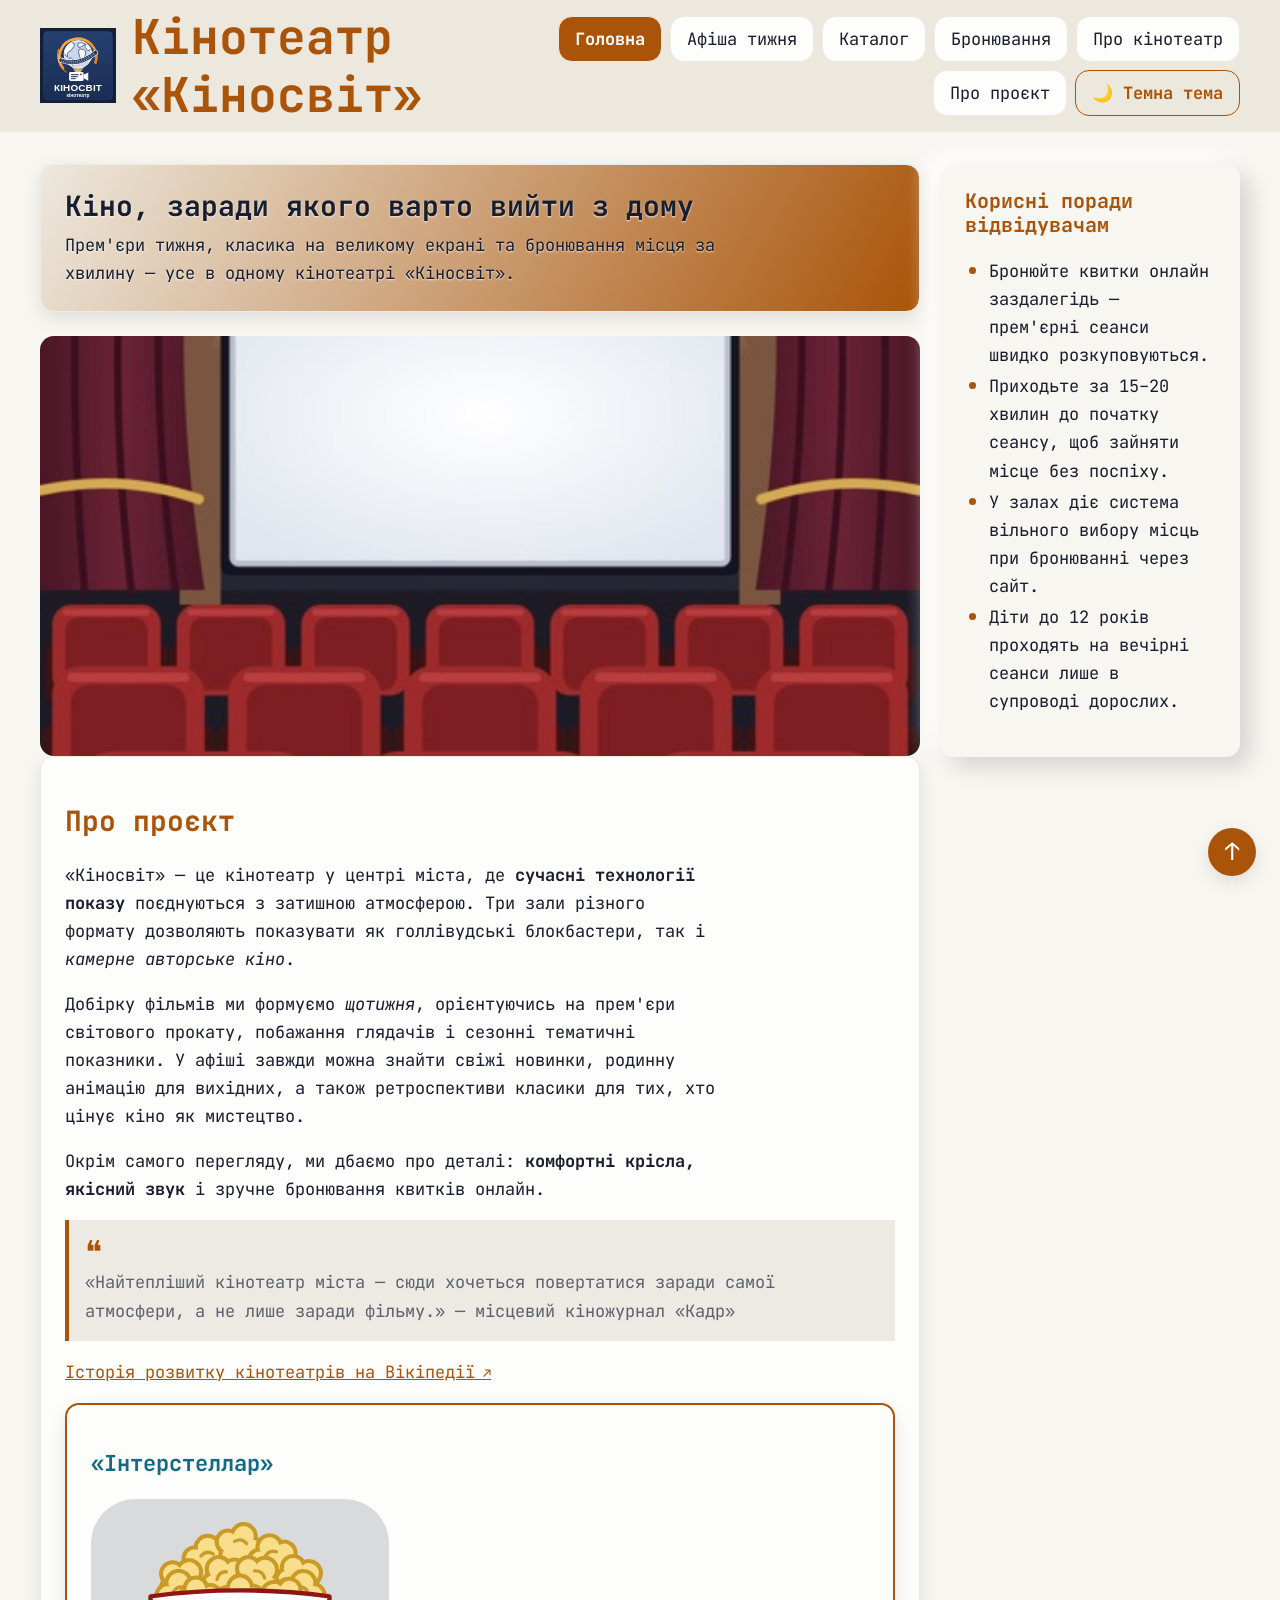
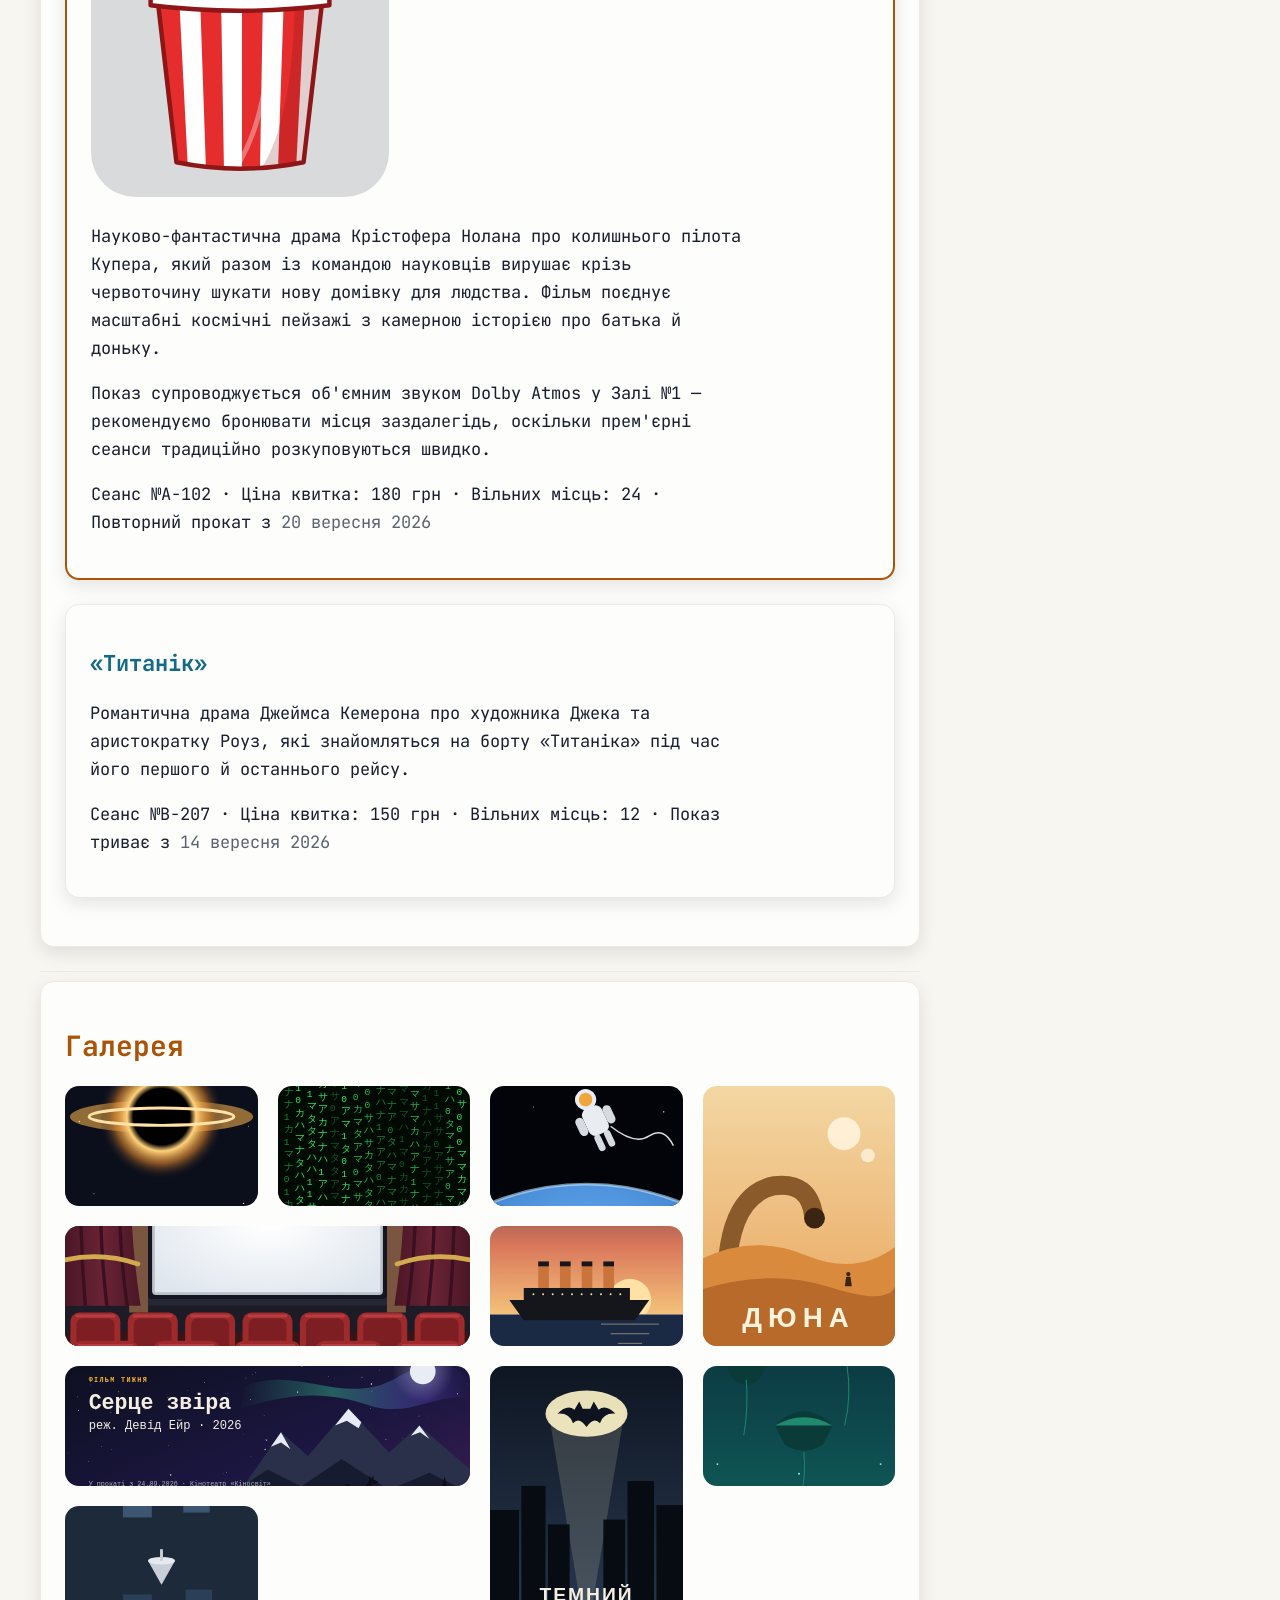
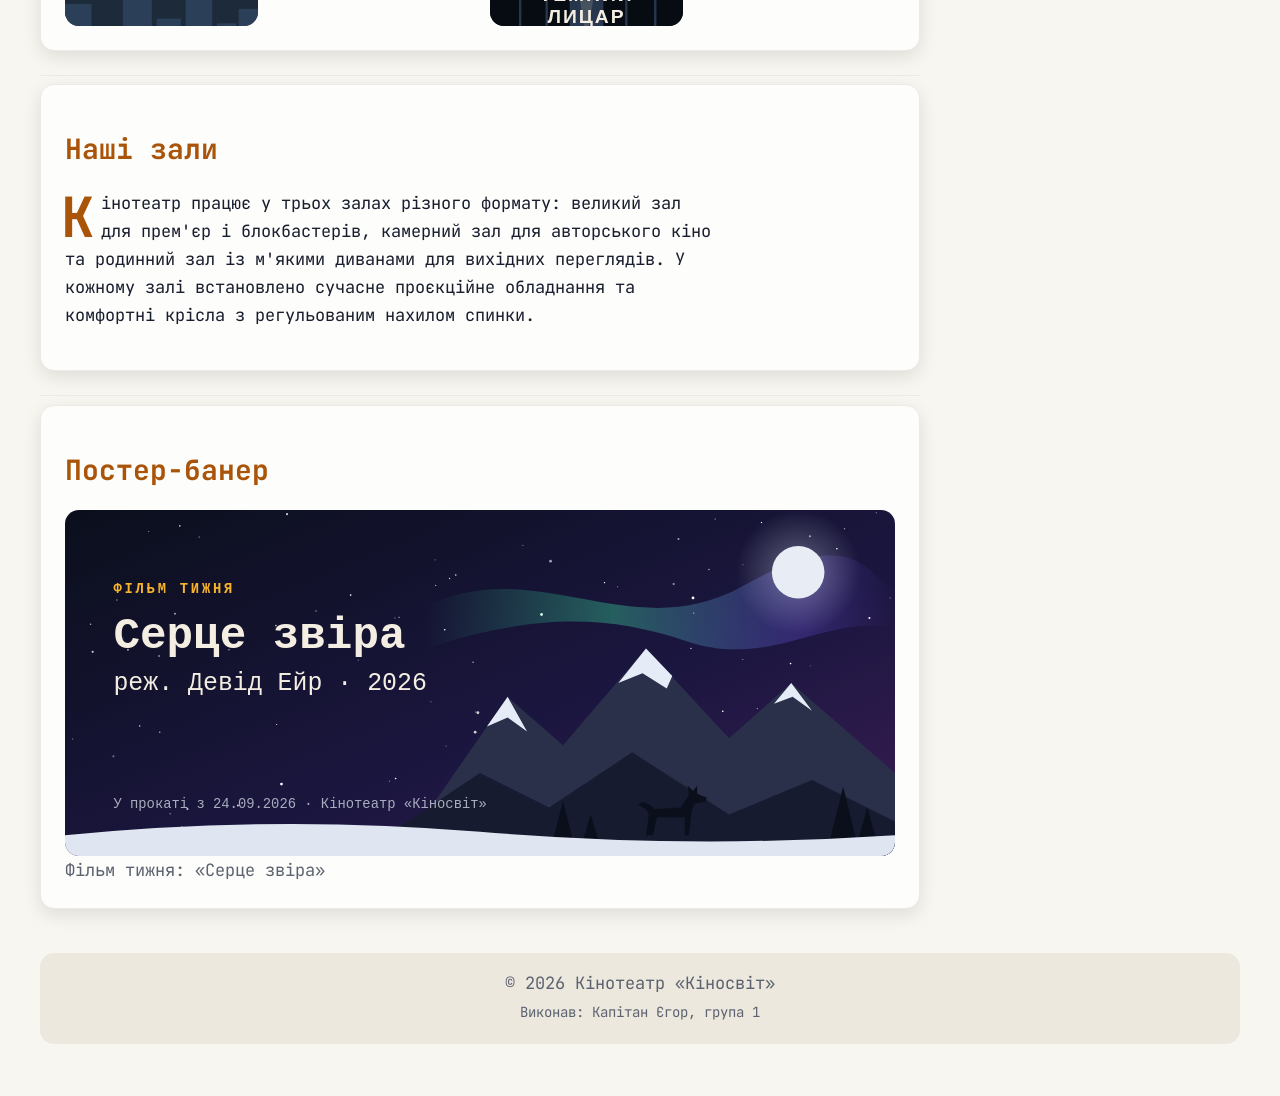
==== commit c20bea94: "LR9: рендер карток, фільтри, модалка, форма, меню, тема" ====
--- a/index.html
+++ b/index.html
@@ -4,6 +4,7 @@
     <meta charset="UTF-8" />
     <meta name="viewport" content="width=device-width, initial-scale=1" />
     <link rel="stylesheet" href="css/styles.css" />
+    <script src="js/app.js" defer></script>
     <title>Кіносвіт — кінотеатр</title>
     <link rel="icon" href="images/favicon.svg" type="image/svg+xml" />
   </head>
@@ -13,21 +14,19 @@
         <img src="images/logo.svg" alt="Логотип кінотеатру «Кіносвіт»" width="120" height="120" />
         <h1>Кінотеатр «Кіносвіт»</h1>
       </div>
-      <nav class="nav" aria-label="Головне меню">
-        <details>
-          <summary class="nav__toggle">☰ Меню</summary>
-          <ul class="menu nav__list">
-            <li><a href="index.html" class="current">Головна</a></li>
-            <li><a href="index.html#poster-banner">Афіша тижня</a></li>
-            <li><a href="catalog.html">Каталог</a></li>
-            <li><a href="form.html">Бронювання</a></li>
-            <li><a href="index.html#concept">Про кінотеатр</a></li>
-            <li><a href="about.html">Про проєкт</a></li>
-            <li>
-              <button class="theme-toggle" type="button" onclick="document.body.classList.toggle('alt-theme')">Тема</button>
-            </li>
-          </ul>
-        </details>
+      <button id="burger" class="burger" type="button" aria-expanded="false" aria-controls="menu" aria-label="Меню">☰</button>
+      <nav id="menu" class="menu" aria-label="Головне меню">
+        <ul class="nav__list">
+          <li><a href="index.html" class="current">Головна</a></li>
+          <li><a href="index.html#poster-banner">Афіша тижня</a></li>
+          <li><a href="catalog.html">Каталог</a></li>
+          <li><a href="form.html">Бронювання</a></li>
+          <li><a href="index.html#concept">Про кінотеатр</a></li>
+          <li><a href="about.html">Про проєкт</a></li>
+          <li>
+            <button id="theme" class="theme-toggle" type="button" aria-pressed="false">🌙 Темна тема</button>
+          </li>
+        </ul>
       </nav>
     </header>
 
--- a/css/styles.css
+++ b/css/styles.css
@@ -127,9 +127,10 @@
   }
 }
 
-/* Кнопка «Тема» (бонус LR6) вмикає клас alt-theme на <body> — тему, протилежну
-   до системної: на темній системі — світлу… */
-body.alt-theme {
+/* Кнопка теми (LR9) ставить на <html> клас, який перебиває системне налаштування
+   в обидва боки: :root.light-theme сильніший за темну базу, а :root.dark-theme —
+   за світлий блок @media вище. */
+:root.light-theme {
   color-scheme: light;
   --color-brand: hsl(40 30% 90%);
   --color-accent: hsl(28 90% 35%);
@@ -154,33 +155,29 @@
   --banner-text-shadow: 0 1px 2px rgb(255 255 255 / 80%);
 }
 
-/* …а на світлій системі — темну. Тому кожна палітра записана двічі:
-   один раз для системного налаштування, другий — для кнопки. */
-@media (prefers-color-scheme: light) {
-  body.alt-theme {
-    color-scheme: dark;
-    --color-brand: hsl(225 24% 11%);
-    --color-accent: hsl(39 94% 59%);
-    --color-on-accent: hsl(225 24% 11%);
-    --color-bg: hsl(225 28% 7%);
-    --color-surface: hsl(225 22% 12%);
-    --color-surface-raised: hsl(225 19% 16%);
-    --color-text: hsl(38 25% 92%);
-    --color-muted: hsl(220 10% 67%);
-    --color-rating: hsl(42 100% 63%);
-    --color-duration: hsl(190 65% 72%);
-    --color-visited: hsl(30 60% 68%);
-    --color-active: hsl(39 94% 45%);
-    --color-error: hsl(0 85% 65%);
-    --color-error-bg: hsl(0 45% 18%);
-    --color-success: hsl(140 55% 55%);
-    --color-success-bg: hsl(140 35% 15%);
-    --shadow: 0 8px 24px rgb(0 0 0 / 28%);
-    --shadow-hover: 0 14px 28px rgb(0 0 0 / 45%);
-    --neu-dark: rgb(0 0 0 / 55%);
-    --neu-light: rgb(255 255 255 / 6%);
-    --banner-text-shadow: 0 1px 2px rgb(0 0 0 / 85%), 0 0 12px rgb(0 0 0 / 55%);
-  }
+:root.dark-theme {
+  color-scheme: dark;
+  --color-brand: hsl(225 24% 11%);
+  --color-accent: hsl(39 94% 59%);
+  --color-on-accent: hsl(225 24% 11%);
+  --color-bg: hsl(225 28% 7%);
+  --color-surface: hsl(225 22% 12%);
+  --color-surface-raised: hsl(225 19% 16%);
+  --color-text: hsl(38 25% 92%);
+  --color-muted: hsl(220 10% 67%);
+  --color-rating: hsl(42 100% 63%);
+  --color-duration: hsl(190 65% 72%);
+  --color-visited: hsl(30 60% 68%);
+  --color-active: hsl(39 94% 45%);
+  --color-error: hsl(0 85% 65%);
+  --color-error-bg: hsl(0 45% 18%);
+  --color-success: hsl(140 55% 55%);
+  --color-success-bg: hsl(140 35% 15%);
+  --shadow: 0 8px 24px rgb(0 0 0 / 28%);
+  --shadow-hover: 0 14px 28px rgb(0 0 0 / 45%);
+  --neu-dark: rgb(0 0 0 / 55%);
+  --neu-light: rgb(255 255 255 / 6%);
+  --banner-text-shadow: 0 1px 2px rgb(0 0 0 / 85%), 0 0 12px rgb(0 0 0 / 55%);
 }
 
 /* Шапка липка на всіх ширинах, тож при переході за якорем (#poster-banner, #goal…)
@@ -323,31 +320,12 @@
   margin: 0;
 }
 
-/* ===== Меню, що складається на телефоні (LR7) =====
-   Список меню загорнуто в <details>: на телефоні видно лише кнопку «☰ Меню»
-   (summary), а натискання — мишею, пальцем, Enter чи Space — розгортає список.
-   Усе це вміє сам браузер, без JavaScript. */
-
-/* Телефон: меню займає всю ширину шапки під назвою */
-.nav {
+/* ===== Бургер-меню (LR9) =====
+   Кнопка відкриває меню на телефоні, а клас .open і aria-expanded ставить js/app.js. */
+
+/* Кнопка на всю ширину шапки, висота не менше 44px — мінімум для пальця */
+.burger {
   align-self: stretch;
-}
-
-/* Загальне правило details з LR2 (акторський склад у каталозі) дає фон і відступи —
-   для меню в шапці вони не потрібні */
-.nav details {
-  margin: 0;
-  padding: 0;
-  border-radius: 0;
-  background: none;
-}
-
-/* summary як кнопка: фон, рамка, відступи, курсор-рука і висота не менше 44px —
-   мінімум, у який зручно влучити пальцем */
-.nav__toggle {
-  display: flex;
-  align-items: center;
-  justify-content: center;
   min-height: 44px;
   padding: var(--space-sm) var(--space-md);
   border: 1px solid var(--color-accent);
@@ -356,34 +334,37 @@
   color: var(--color-accent);
   font-weight: 700;
   cursor: pointer;
-  /* Прибираємо стандартний трикутник summary — його замінює значок ☰ */
-  list-style: none;
-}
-
-.nav__toggle::-webkit-details-marker {
-  display: none;
-}
-
-.nav__toggle:hover {
+}
+
+.burger:hover {
   background: var(--color-surface-raised);
 }
 
-/* Видимий фокус для клавіатури: Tab доводить фокус до summary, Enter/Space розгортає */
-.nav__toggle:focus-visible {
+.burger:focus-visible {
   outline: 3px solid var(--color-accent);
   outline-offset: 3px;
 }
 
-.nav details[open] > .nav__toggle {
-  margin-bottom: var(--space-sm);
+/* Телефон: меню сховане, а відкрите займає всю ширину. Шапка липка, тому довге меню
+   прокручується саме, інакше нижні пункти на низькому екрані були б недосяжні */
+.menu {
+  display: none;
+  align-self: stretch;
+}
+
+.menu.open {
+  display: flex;
+  max-height: calc(100vh - var(--sticky-offset));
+  overflow-y: auto;
 }
 
 /* Меню на Flexbox: проміжки між пунктами дає gap на ul,
    тож у li немає ні inline-block, ні margin.
    Телефон: пункти стовпчиком, кожен на всю ширину.
    Фон меню — --color-brand (LR4). */
-.menu {
+.nav__list {
   display: flex;
+  flex: 1;
   flex-direction: column;
   gap: var(--space-sm);
   margin: 0;
@@ -393,39 +374,29 @@
   list-style: none;
 }
 
-/* Від планшета кнопка «☰ Меню» не потрібна: меню — горизонтальний ряд праворуч
-   від назви, перенесені пункти теж притиснуті праворуч.
-   <details> у HTML без атрибута open (інакше на телефоні меню відкривалося б
-   розгорнутим і липка шапка закривала б пів екрана), тому вміст закритого
-   <details> показуємо через псевдоелемент ::details-content. Браузер, який його
-   не знає, просто лишить на широкому екрані кнопку «☰ Меню» — меню не зникне. */
+/* Від планшета кнопка не потрібна: меню завжди видно рядом праворуч від назви,
+   перенесені пункти теж притиснуті праворуч */
 @media (min-width: 768px) {
-  .nav {
+  .burger {
+    display: none;
+  }
+
+  .menu {
+    display: flex;
     align-self: auto;
   }
 
-  .nav details > .nav__list {
+  .nav__list {
     flex-direction: row;
     flex-wrap: wrap;
     justify-content: flex-end;
   }
-
-  @supports selector(::details-content) {
-    .nav__toggle {
-      display: none;
-    }
-
-    .nav details::details-content {
-      content-visibility: visible;
-      display: contents;
-    }
-  }
 }
 
 /* Посилання — «плитки»: padding і висота не менше 44px, тож клікабельна вся область
    пункту. flex — щоб текст стояв по центру плитки.
    :any-link — щоб це правило не перебивалося загальними a:link / a:visited нижче */
-.menu a:any-link {
+.nav__list a:any-link {
   display: flex;
   align-items: center;
   justify-content: center;
@@ -440,14 +411,14 @@
 }
 
 /* 5.3 Зміна фону пункту при наведенні (і при фокусі з клавіатури) */
-.menu a:hover,
-.menu a:focus-visible {
+.nav__list a:hover,
+.nav__list a:focus-visible {
   background: var(--color-surface-raised);
   color: var(--color-accent);
 }
 
 /* 5.4 Поточна сторінка: клас current переїжджає між сторінками, вигляд — контрастний */
-.menu a.current {
+.nav__list a.current {
   background: var(--color-accent);
   color: var(--color-on-accent);
   font-weight: 700;
@@ -630,18 +601,6 @@
   font-size: 0.875rem;
 }
 
-/* Сам фільтр — без JavaScript. Кожна картка має data-genres зі своїми жанрами
-   з variant04.json. :has() перевіряє, який перемикач обрано, а ~= шукає жанр
-   як окреме слово в списку: картки, де його немає, ховаються.
-   Для «Усі фільми» правила немає — тоді видно все. */
-.layout:has(#genre-scifi:checked) .cards .card:not([data-genres~="фантастика"]),
-.layout:has(#genre-drama:checked) .cards .card:not([data-genres~="драма"]),
-.layout:has(#genre-action:checked) .cards .card:not([data-genres~="бойовик"]),
-.layout:has(#genre-thriller:checked) .cards .card:not([data-genres~="трилер"]),
-.layout:has(#genre-adventure:checked) .cards .card:not([data-genres~="пригоди"]) {
-  display: none;
-}
-
 section,
 article,
 .layout__nav,
@@ -1161,6 +1120,14 @@
   gap: var(--gap);
   /* Відступ від заголовка «Каталог» — через padding: вертикальні margin у роботі лише знизу */
   padding-top: var(--space-sm);
+  /* Ширина однієї колонки; 100cqi — ширина зони .catalog (див. правило #cards нижче) */
+  --card-max: calc((100cqi - var(--gap)) / 2);
+}
+
+/* auto-fit згортає порожні колонки, тож після фільтра одна-дві картки розтягнулися б
+   на весь ряд і постер став би величезним. Тримаємо їх у ширині звичайної колонки */
+#cards > .card:not(.card--pinned) {
+  max-width: var(--card-max);
 }
 
 /* Кількістю постерів у ряду (варіант 4: 2 → 3 → 5) керуємо лише значенням
@@ -1171,12 +1138,14 @@
 @media (min-width: 768px) {
   .cards {
     --min-col: calc((100% - 2 * var(--gap)) / 3);
+    --card-max: calc((100cqi - 2 * var(--gap)) / 3);
   }
 }
 
 @media (min-width: 1024px) {
   .cards {
     --min-col: calc((100% - 4 * var(--gap)) / 5);
+    --card-max: calc((100cqi - 4 * var(--gap)) / 5);
   }
 }
 
@@ -1292,6 +1261,12 @@
   border-radius: 999px;
 }
 
+/* Бейдж звичайного фільму — спокійніший за «Прем'єру» */
+.card__badge--out {
+  background: var(--color-surface);
+  color: var(--color-text);
+}
+
 /* Картки вузькі (на десктопі п'ять у ряд, ~130–170px), тож відступи й шрифти компактні */
 .card__body {
   padding: var(--space-sm);
@@ -1522,31 +1497,12 @@
   overflow: hidden;
 }
 
-dialog h2 {
-  margin: 0 0 var(--space-xs);
-}
-
-dialog .details__id {
-  margin: 0 0 var(--space-md);
-  color: var(--color-muted);
-}
-
-dialog dl {
-  margin: 0 0 var(--space-lg);
-}
-
-dialog dd {
-  margin: 0 0 var(--space-sm);
-}
-
 dialog h3 {
   margin: 0 0 var(--space-sm);
-  font-size: 1.1rem;
-}
-
-.details__cast {
-  margin: 0 0 var(--space-lg);
-  padding-left: var(--space-lg);
+}
+
+dialog p {
+  margin: 0 0 var(--space-md);
 }
 
 /* ===================================================================
@@ -1707,8 +1663,8 @@
    =================================================================== */
 
 /* --- Бонус 1. Перемикач теми ---
-   Кнопка в меню вмикає/вимикає клас alt-theme на <body> — тему, протилежну
-   до системної. Сама тема — це лише блоки з перевизначеними змінними (на початку файлу):
+   Кнопка в меню перемикає класи dark-theme / light-theme на <html> (js/app.js).
+   Сама тема — це лише блоки з перевизначеними змінними (на початку файлу):
    жодне правило оформлення для неї не продубльоване.
    Кнопка виглядає як решта «плиток» меню. */
 .theme-toggle {
@@ -1923,6 +1879,110 @@
   }
 }
 
+/* ===== Демонстрація роботи js/app.js (LR8) ===== */
+
+.demo h3 {
+  margin: var(--space-lg) 0 var(--space-sm);
+}
+
+/* white-space: pre-line зберігає переноси рядків "\n", які скрипт вставляє між
+   пунктами (зайві пробіли при цьому все одно зливаються, а довгі рядки переносяться);
+   без нього браузер показав би весь список одним суцільним рядком. */
+.js-out {
+  /* Без max-width: 65ch загального правила p — блоки на всю ширину секції */
+  max-width: none;
+  margin: 0;
+  padding: var(--space-md);
+  border-radius: calc(var(--radius) / 2);
+  background: var(--color-surface-raised);
+  /* Моноширинний шрифт сайту (JetBrains Mono) — стовпчики чисел рівні */
+  font-family: var(--font-body);
+  line-height: 1.7;
+  white-space: pre-line;
+  /* Довгі назви без пробілів не розпирають блок на вузькому екрані */
+  overflow-wrap: anywhere;
+}
+
+/* ===== Панель каталогу, форма й повідомлення (LR9) ===== */
+
+.controls {
+  display: flex;
+  flex-wrap: wrap;
+  align-items: flex-end;
+  gap: var(--space-md);
+  margin-bottom: var(--space-md);
+}
+
+.controls__field {
+  display: flex;
+  flex: 1 1 9rem;
+  flex-direction: column;
+  gap: var(--space-xs);
+}
+
+/* Поле, список і кнопка однакової висоти, щоб панель стояла рівним рядом */
+.controls input,
+.controls select,
+.controls button {
+  min-height: 44px;
+}
+
+/* На фото зали кнопці «Детальніше» потрібне власне тло */
+.card--glass .card__preview {
+  background: var(--color-surface);
+}
+
+.empty {
+  max-width: none;
+  margin: 0 0 var(--space-md);
+  color: var(--color-muted);
+}
+
+/* Поле з помилкою: червона рамка й тло; порожній блок помилки не займає місця в сітці форми */
+.invalid {
+  border-color: var(--color-error);
+  background: var(--color-error-bg);
+}
+
+input[type="checkbox"].invalid {
+  outline: 2px solid var(--color-error);
+  outline-offset: 2px;
+}
+
+.error {
+  color: var(--color-error);
+  font-size: 0.875rem;
+}
+
+.error:empty {
+  display: none;
+}
+
+/* Від планшета форма у дві колонки: помилка стоїть під полем, у правій */
+@media (min-width: 768px) {
+  .error {
+    grid-column: 2;
+  }
+}
+
+.receipt ul {
+  margin: 0;
+  padding-left: var(--space-lg);
+}
+
+.toast {
+  position: fixed;
+  bottom: var(--space-lg);
+  left: var(--space-lg);
+  z-index: 20;
+  padding: var(--space-sm) var(--space-md);
+  border-radius: var(--radius);
+  background: var(--color-accent);
+  color: var(--color-on-accent);
+  box-shadow: var(--shadow);
+  animation: fade 200ms ease-out both;
+}
+
 /* ===== Повага до prefers-reduced-motion (LR7) =====
    Людям, яким рух на екрані шкодить, система передає налаштування «зменшити рух».
    Анімації й переходи не вимикаємо, а робимо майже миттєвими (0.01ms): так
@@ -1958,9 +2018,10 @@
    колонку, кнопки — і зводимо все до чорного тексту на білому. */
 @media print {
   /* Палітра на чорно-біле: правила беруть кольори зі змінних, тож досить
-     перевизначити змінні. body.alt-theme — щоб і кнопка «Тема» не впливала на друк */
+     перевизначити змінні. Класи теми — щоб і кнопка теми не впливала на друк */
   :root,
-  body.alt-theme {
+  :root.dark-theme,
+  :root.light-theme {
     color-scheme: light;
     --color-brand: #fff;
     --color-accent: #000;
@@ -1985,7 +2046,10 @@
   }
 
   /* Навігація, бічна колонка (рубрики, фільтр, поради), кнопки й заготовки на папері марні */
-  .nav,
+  .burger,
+  .menu,
+  .controls,
+  .toast,
   .layout__nav,
   .layout__aside,
   .to-top,
@@ -2027,6 +2091,7 @@
   /* На аркуші ~720px — це «телефонна» ширина, але постерів поміщається п'ять у ряд */
   .cards {
     --min-col: calc((100% - 4 * var(--gap)) / 5);
+    --card-max: calc((100cqi - 4 * var(--gap)) / 5);
   }
 
   /* Картку не розрізає між сторінками */
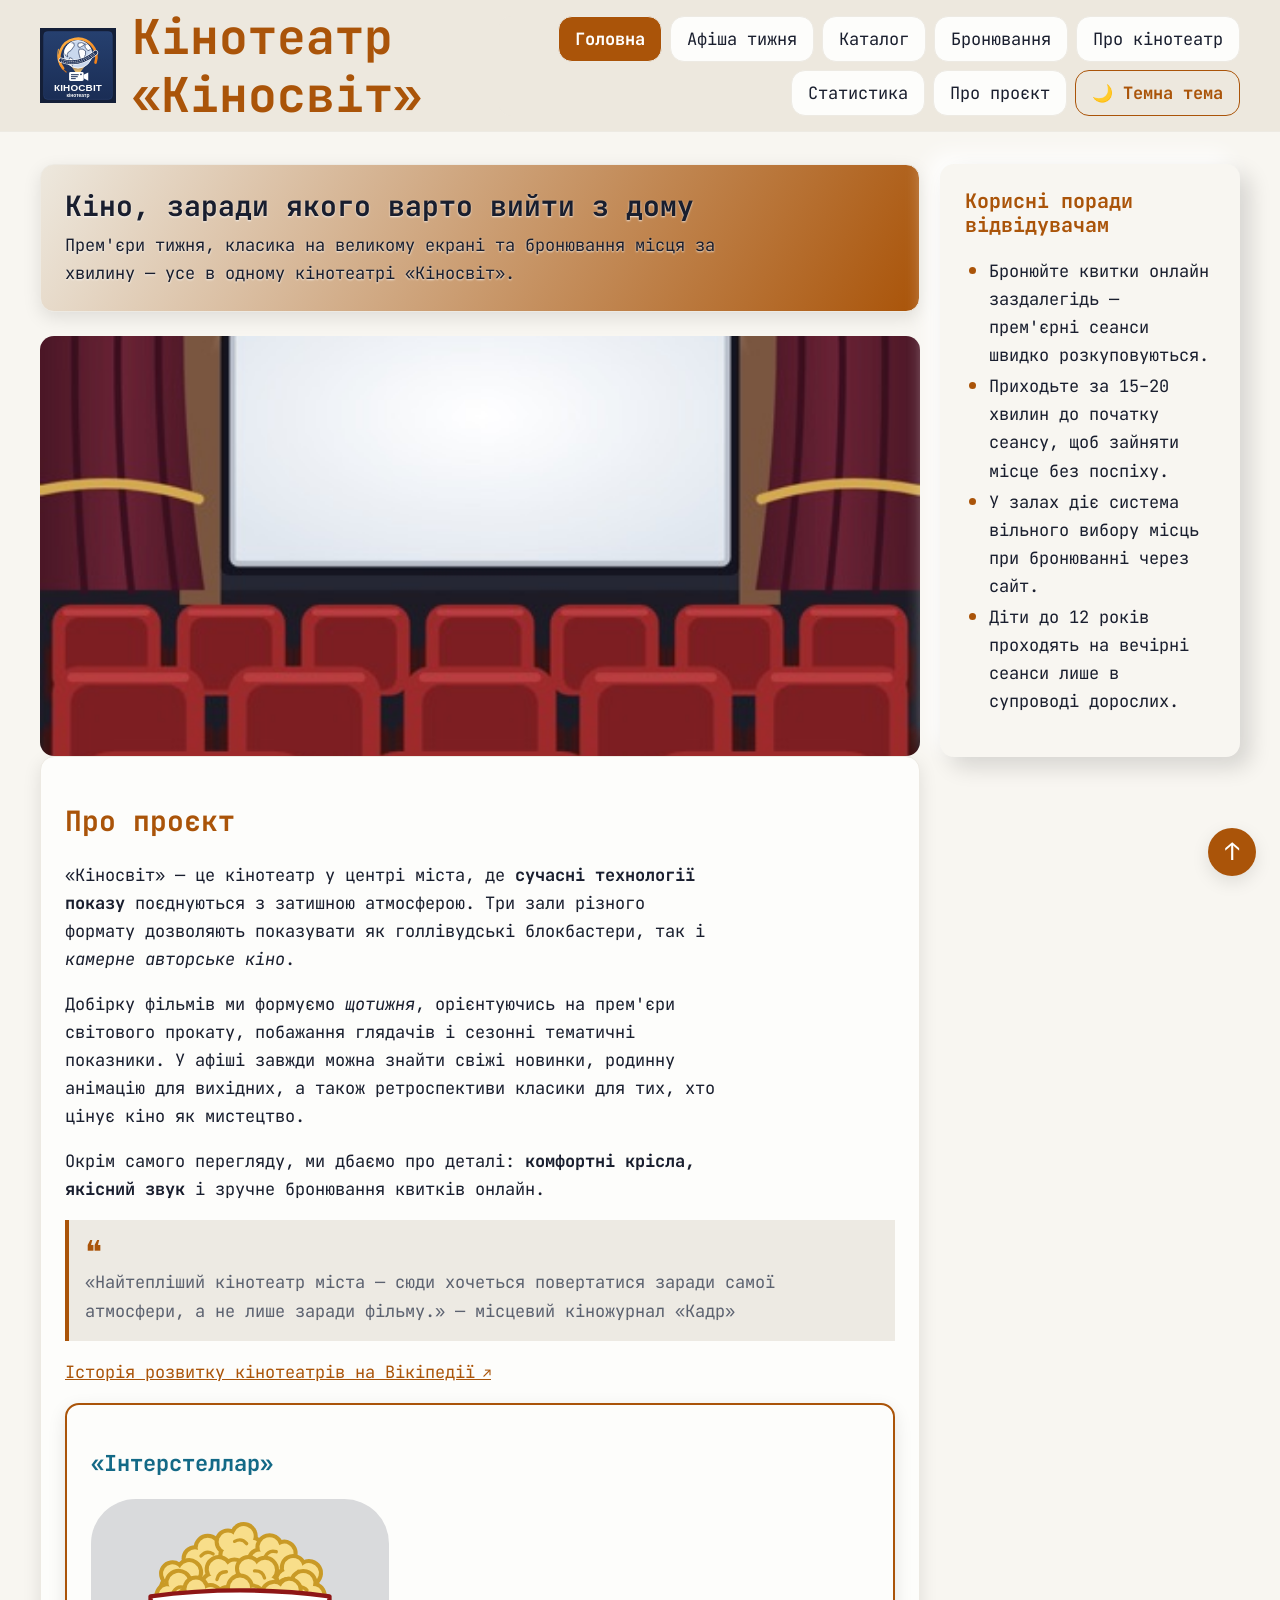
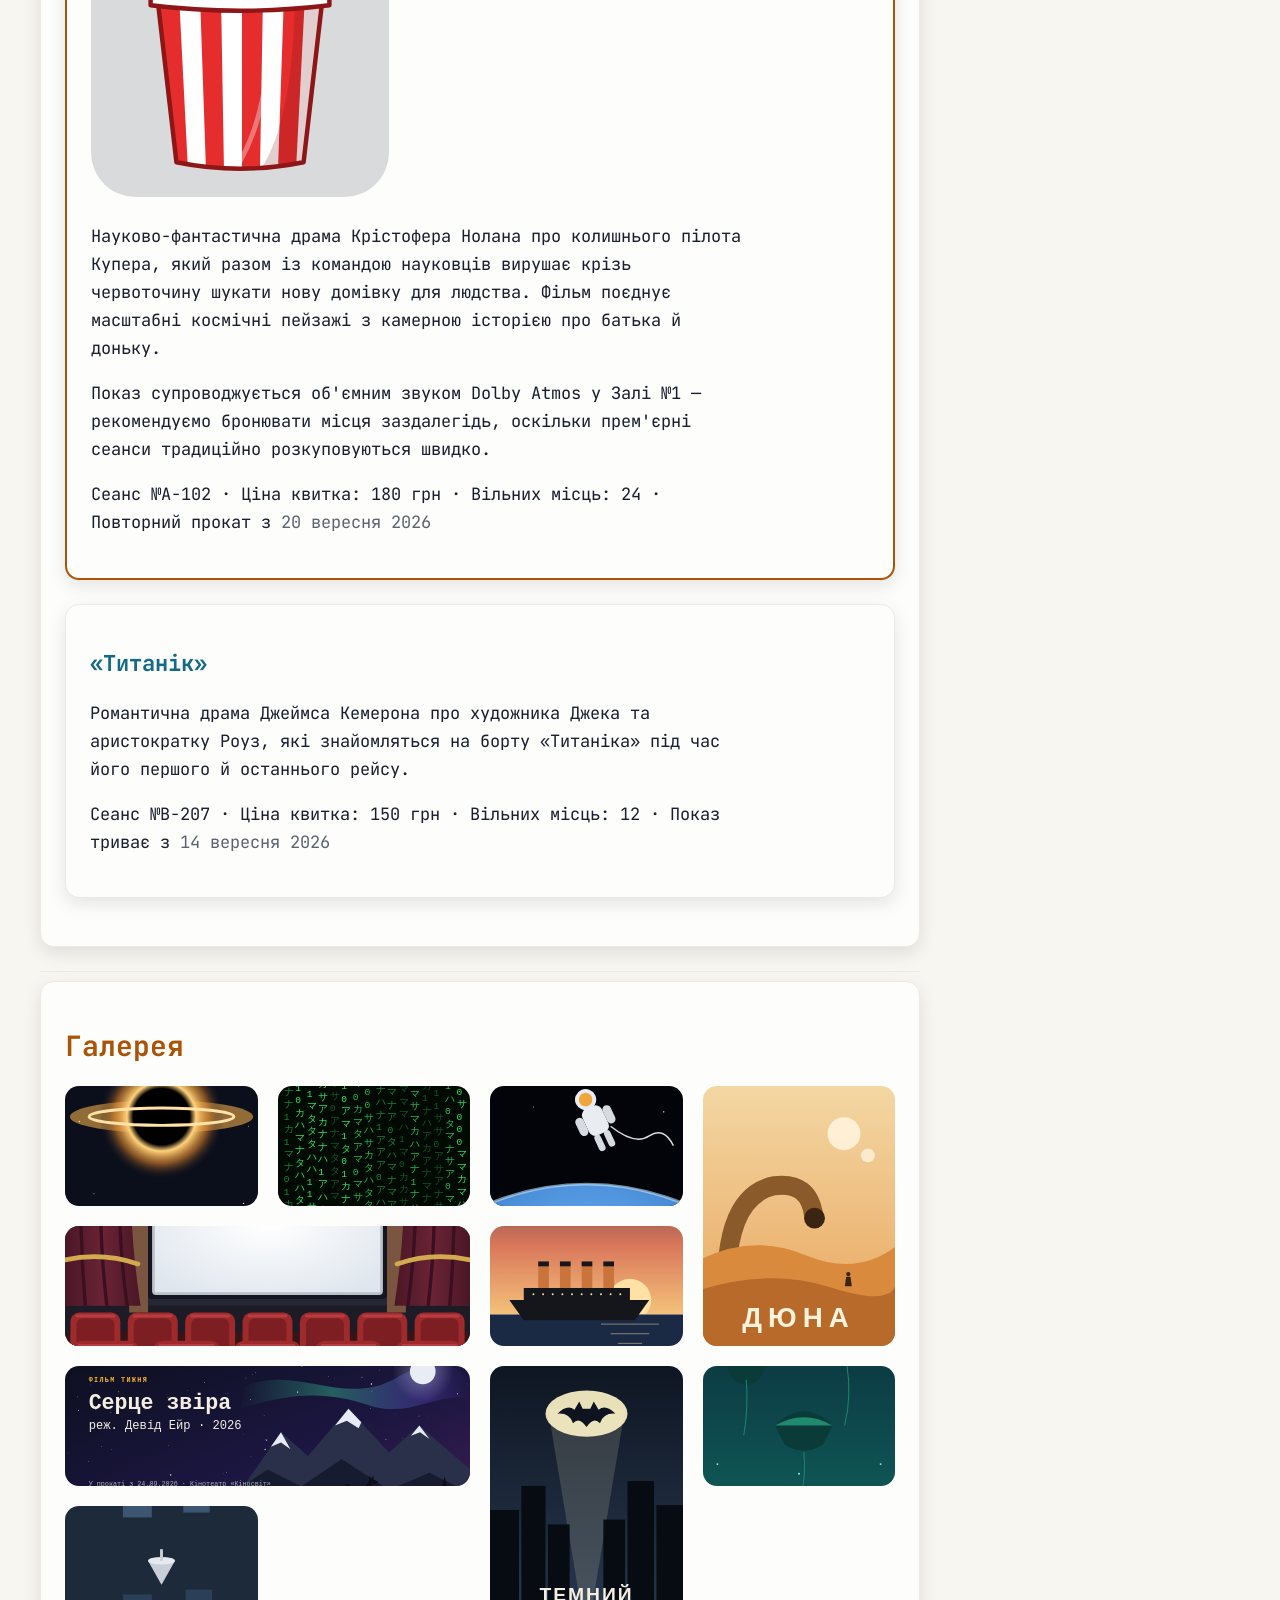
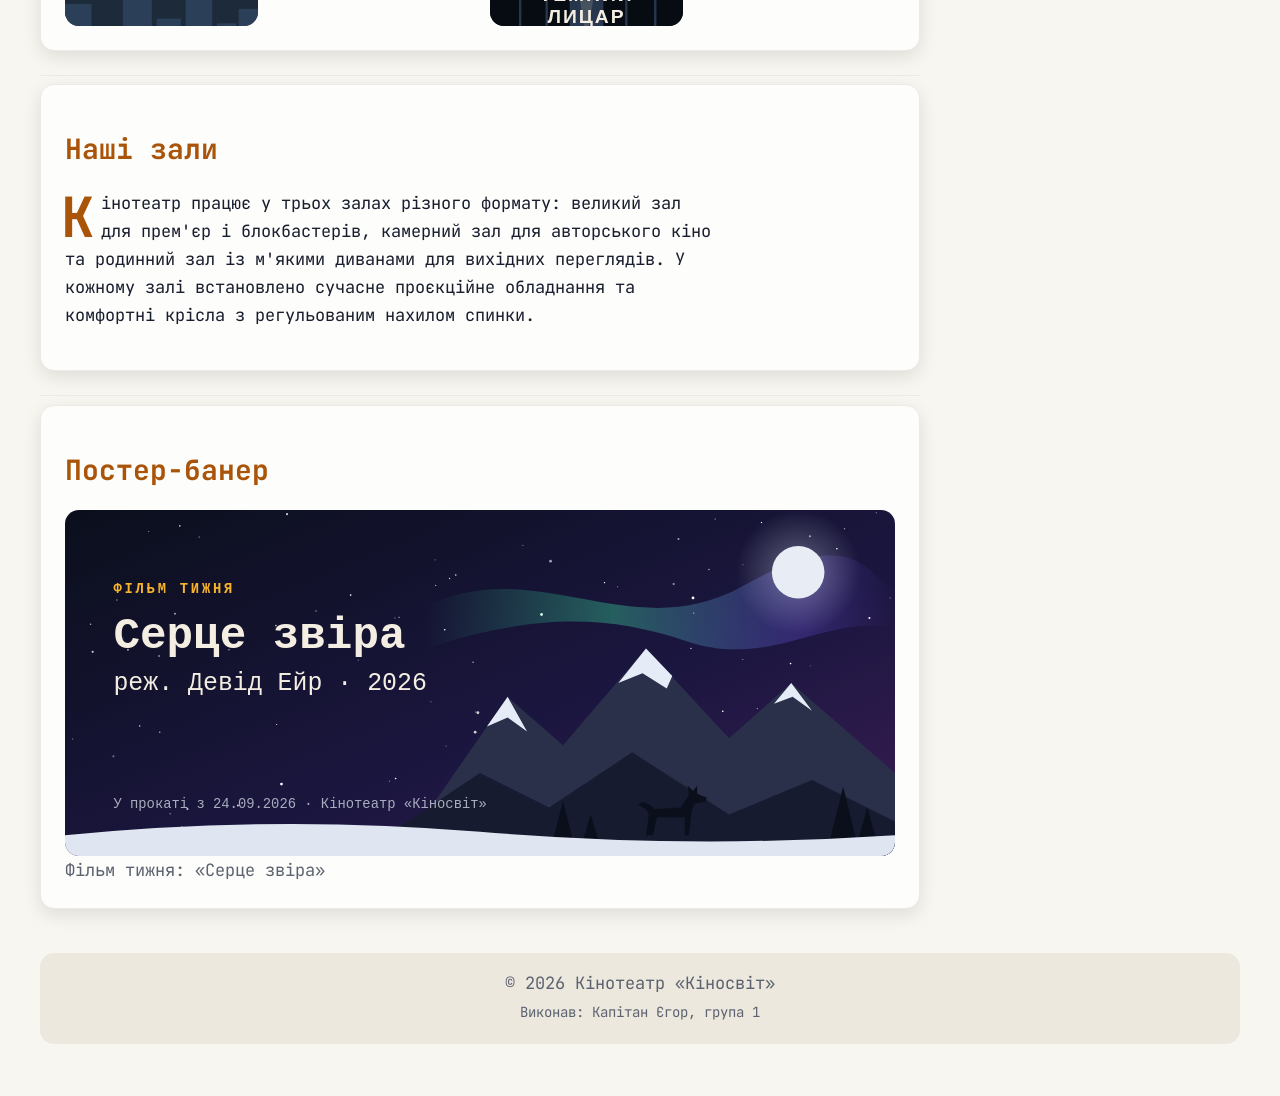
==== commit 9f2bdeba: "LR10: бонуси — статистика, фільтри, кеш, then/catch" ====
--- a/index.html
+++ b/index.html
@@ -22,6 +22,7 @@
           <li><a href="catalog.html">Каталог</a></li>
           <li><a href="form.html">Бронювання</a></li>
           <li><a href="index.html#concept">Про кінотеатр</a></li>
+          <li><a href="stats.html">Статистика</a></li>
           <li><a href="about.html">Про проєкт</a></li>
           <li>
             <button id="theme" class="theme-toggle" type="button" aria-pressed="false">🌙 Темна тема</button>
--- a/css/styles.css
+++ b/css/styles.css
@@ -59,6 +59,9 @@
   --color-error-bg: hsl(0 45% 18%);
   --color-success: hsl(140 55% 55%);
   --color-success-bg: hsl(140 35% 15%);
+  /* Підсвітка збігу в пошуку (LR9) — однакова в обох темах */
+  --color-mark-bg: hsl(50 100% 60%);
+  --color-mark-text: hsl(0 0% 0%);
   /* Розміри: шкала відступів і ширини — щоб у відступах не було «магічних чисел» */
   --space-xs: 0.25rem;
   --space-sm: 0.5rem;
@@ -858,6 +861,13 @@
   white-space: nowrap;
 }
 
+/* Тривалість у картках (LR10): окремий колір, цифри однакової ширини */
+.duration {
+  color: var(--color-duration);
+  font-variant-numeric: tabular-nums;
+  white-space: nowrap;
+}
+
 /* Тривалість — 4-та комірка рядка tbody (без класу в розмітці) */
 tbody td:nth-child(4) {
   color: var(--color-duration);
@@ -1261,6 +1271,30 @@
   border-radius: 999px;
 }
 
+/* Сердечко «обране» (LR10) — у лівому верхньому куті постера, навпроти бейджа */
+.fav {
+  position: absolute;
+  top: var(--space-sm);
+  left: var(--space-sm);
+  z-index: 2;
+  display: grid;
+  place-items: center;
+  width: 2.25rem;
+  height: 2.25rem;
+  padding: 0;
+  border: 1px solid var(--color-surface-raised);
+  border-radius: 50%;
+  background: var(--color-surface);
+  font-size: 1rem;
+  line-height: 1;
+  cursor: pointer;
+}
+
+.fav:hover,
+.fav:focus-visible {
+  border-color: var(--color-accent);
+}
+
 /* Бейдж звичайного фільму — спокійніший за «Прем'єру» */
 .card__badge--out {
   background: var(--color-surface);
@@ -1452,7 +1486,8 @@
    який браузер малює поверх усієї сторінки, зокрема й липкої шапки, —
    а шапка в LR5 жила у звичайному потоці, тому її доводилося піднімати z-index. */
 dialog {
-  width: min(90%, 420px);
+  /* Ширше, ніж у LR9: тепер у вікні таблиця акторського складу */
+  width: min(92%, 560px);
   padding: var(--space-lg);
   border: none;
   border-radius: var(--radius);
@@ -1503,6 +1538,48 @@
 
 dialog p {
   margin: 0 0 var(--space-md);
+}
+
+/* Секції модалки (LR10): заголовок секції, пари «підпис — значення», список і таблиця */
+dialog h4 {
+  margin: var(--space-md) 0 var(--space-sm);
+  color: var(--color-accent);
+}
+
+dialog dl,
+.stats__list {
+  display: grid;
+  grid-template-columns: auto 1fr;
+  gap: var(--space-xs) var(--space-md);
+  margin: 0;
+}
+
+dialog dt,
+.stats__list dt {
+  color: var(--color-muted);
+  font-weight: 400;
+}
+
+dialog dd,
+.stats__list dd {
+  margin: 0;
+}
+
+dialog ul {
+  margin: 0;
+  padding-left: var(--space-lg);
+}
+
+dialog table {
+  margin-bottom: var(--space-md);
+}
+
+.details__empty {
+  color: var(--color-muted);
+}
+
+.details__loss {
+  color: var(--color-error);
 }
 
 /* ===================================================================
@@ -1879,30 +1956,6 @@
   }
 }
 
-/* ===== Демонстрація роботи js/app.js (LR8) ===== */
-
-.demo h3 {
-  margin: var(--space-lg) 0 var(--space-sm);
-}
-
-/* white-space: pre-line зберігає переноси рядків "\n", які скрипт вставляє між
-   пунктами (зайві пробіли при цьому все одно зливаються, а довгі рядки переносяться);
-   без нього браузер показав би весь список одним суцільним рядком. */
-.js-out {
-  /* Без max-width: 65ch загального правила p — блоки на всю ширину секції */
-  max-width: none;
-  margin: 0;
-  padding: var(--space-md);
-  border-radius: calc(var(--radius) / 2);
-  background: var(--color-surface-raised);
-  /* Моноширинний шрифт сайту (JetBrains Mono) — стовпчики чисел рівні */
-  font-family: var(--font-body);
-  line-height: 1.7;
-  white-space: pre-line;
-  /* Довгі назви без пробілів не розпирають блок на вузькому екрані */
-  overflow-wrap: anywhere;
-}
-
 /* ===== Панель каталогу, форма й повідомлення (LR9) ===== */
 
 .controls {
@@ -1932,8 +1985,60 @@
   background: var(--color-surface);
 }
 
+.controls__check {
+  display: flex;
+  align-items: center;
+  gap: var(--space-sm);
+  min-height: 44px;
+}
+
+.sort-buttons {
+  display: flex;
+  flex: 1 1 100%;
+  flex-wrap: wrap;
+  gap: var(--space-sm);
+}
+
+.sort-buttons .active {
+  border-color: var(--color-accent);
+  background: var(--color-accent);
+  color: var(--color-on-accent);
+}
+
+.count {
+  flex: 1 1 100%;
+  max-width: none;
+  margin: 0;
+  color: var(--color-muted);
+}
+
+/* Підсвітка збігу в назві картки: кольори однакові в обох темах */
+mark {
+  background: var(--color-mark-bg);
+  color: var(--color-mark-text);
+}
+
+/* Повідомлення, якщо data.json не завантажився */
+.load-error {
+  max-width: none;
+  margin: 0 0 var(--space-md);
+  padding: var(--space-md);
+  border: 1px solid var(--color-error);
+  border-radius: calc(var(--radius) / 2);
+  background: var(--color-error-bg);
+  color: var(--color-text);
+}
+
+/* LR10, бонус 5: підказка, що каталог показано з кешу, поки вантажаться свіжі дані */
+.cache-note {
+  max-width: none;
+  margin: 0 0 var(--space-md);
+  color: var(--color-muted);
+}
+
 .empty {
   max-width: none;
+  overflow-wrap: anywhere;
   margin: 0 0 var(--space-md);
   color: var(--color-muted);
 }
@@ -1975,6 +2080,9 @@
   bottom: var(--space-lg);
   left: var(--space-lg);
   z-index: 20;
+  /* Довгий текст переноситься і не заходить на кнопку «нагору» праворуч */
+  max-width: calc(100vw - 2 * var(--space-lg) - 4rem);
+  overflow-wrap: anywhere;
   padding: var(--space-sm) var(--space-md);
   border-radius: var(--radius);
   background: var(--color-accent);
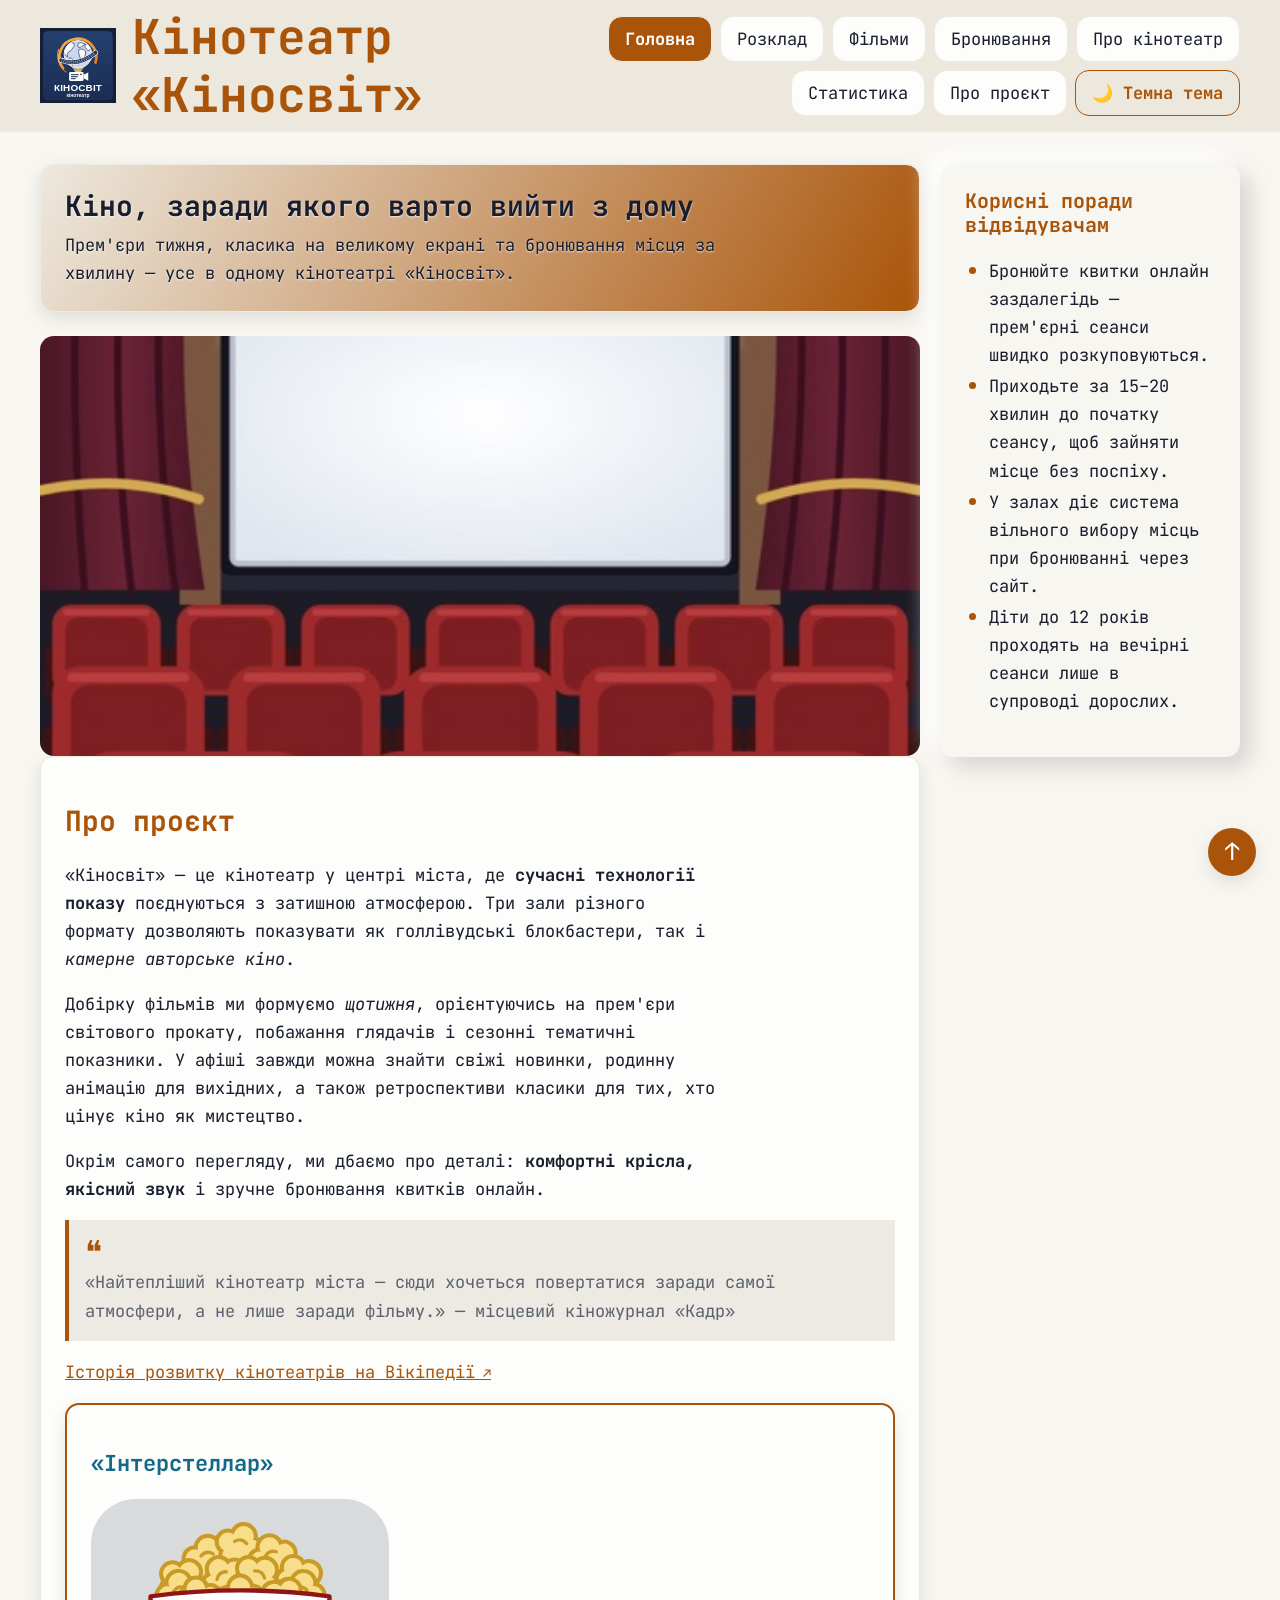
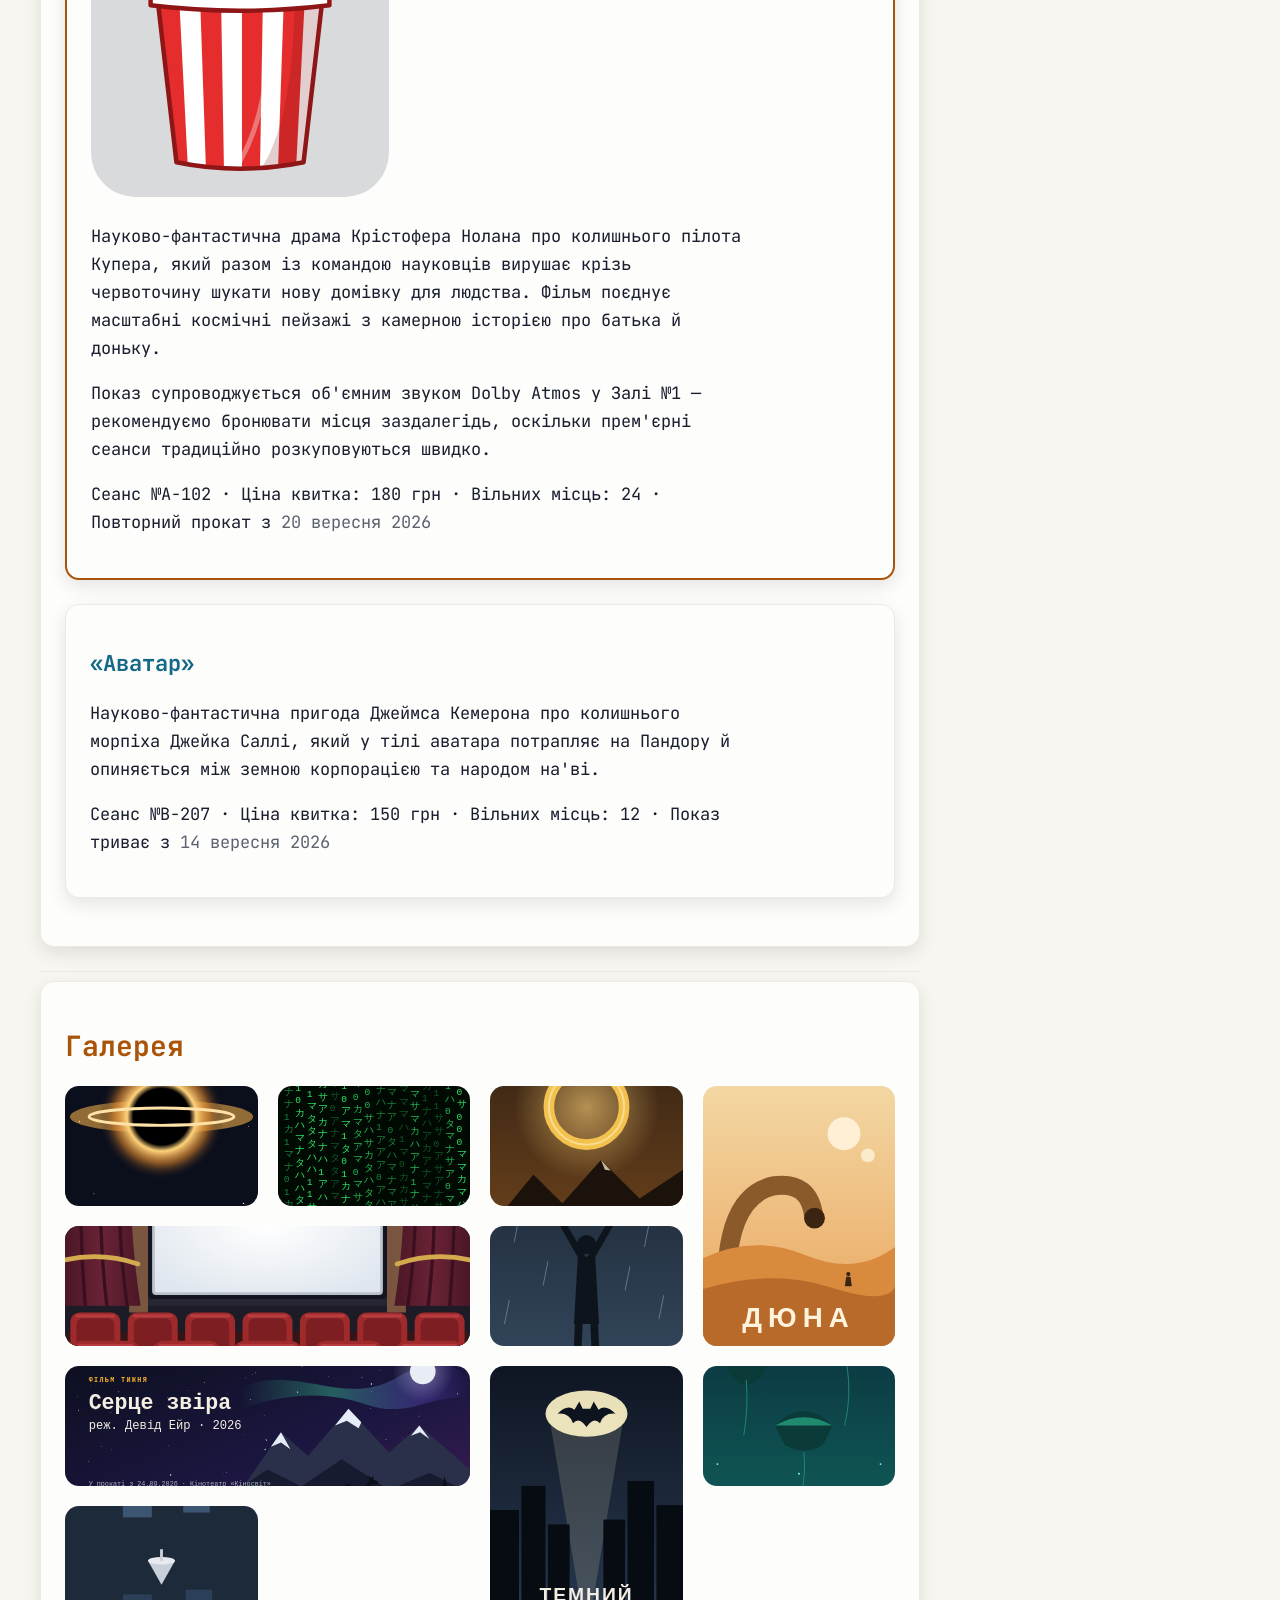
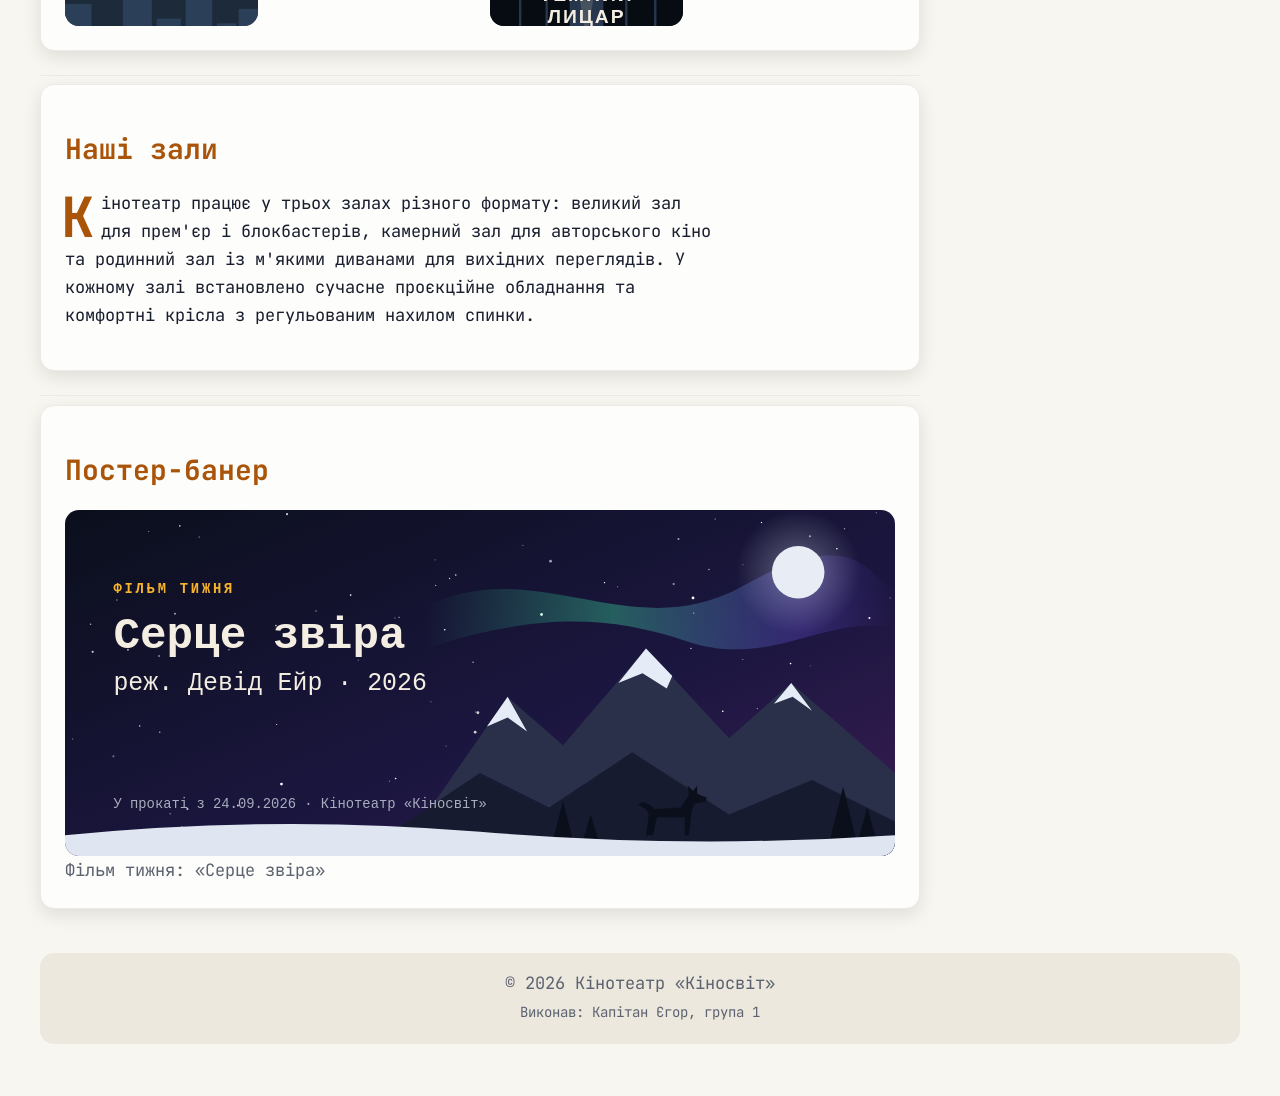
==== commit c9b0d779: "LR10: фільми з data.json у статичному вмісті, меню і код бронювання за легендою" ====
--- a/index.html
+++ b/index.html
@@ -18,8 +18,8 @@
       <nav id="menu" class="menu" aria-label="Головне меню">
         <ul class="nav__list">
           <li><a href="index.html" class="current">Головна</a></li>
-          <li><a href="index.html#poster-banner">Афіша тижня</a></li>
-          <li><a href="catalog.html">Каталог</a></li>
+          <li><a href="index.html#schedule">Розклад</a></li>
+          <li><a href="catalog.html">Фільми</a></li>
           <li><a href="form.html">Бронювання</a></li>
           <li><a href="index.html#concept">Про кінотеатр</a></li>
           <li><a href="stats.html">Статистика</a></li>
@@ -97,6 +97,8 @@
             >
           </p>
 
+          <!-- Розклад: фільми в прокаті з номерами сеансів (сюди веде пункт меню «Розклад») -->
+          <div id="schedule">
           <article>
             <header>
               <h3>«Інтерстеллар»</h3>
@@ -129,12 +131,12 @@
 
           <article>
             <header>
-              <h3>«Титанік»</h3>
+              <h3>«Аватар»</h3>
             </header>
             <p>
-              Романтична драма Джеймса Кемерона про художника Джека та
-              аристократку Роуз, які знайомляться на борту «Титаніка» під час
-              його першого й останнього рейсу.
+              Науково-фантастична пригода Джеймса Кемерона про колишнього
+              морпіха Джейка Саллі, який у тілі аватара потрапляє на Пандору й
+              опиняється між земною корпорацією та народом на'ві.
             </p>
             <footer>
               <p>
@@ -143,6 +145,7 @@
               </p>
             </footer>
           </article>
+          </div>
         </section>
 
         <hr />
@@ -164,8 +167,8 @@
             />
             <img
               class="gallery__item"
-              src="images/poster-gravity.svg"
-              alt="Постер «Гравітація»: астронавтка над Землею"
+              src="images/poster-lotr.svg"
+              alt="Постер «Володар перснів: Хранителі Персня»: Перстень над горами Середзем'я"
               loading="lazy"
             />
             <img
@@ -188,8 +191,8 @@
             />
             <img
               class="gallery__item"
-              src="images/poster-titanic.svg"
-              alt="Постер «Титанік»: лайнер на заході сонця"
+              src="images/poster-shawshank.svg"
+              alt="Постер «Втеча з Шоушенка»: в'язень під дощем із піднятими руками"
               loading="lazy"
             />
             <img
